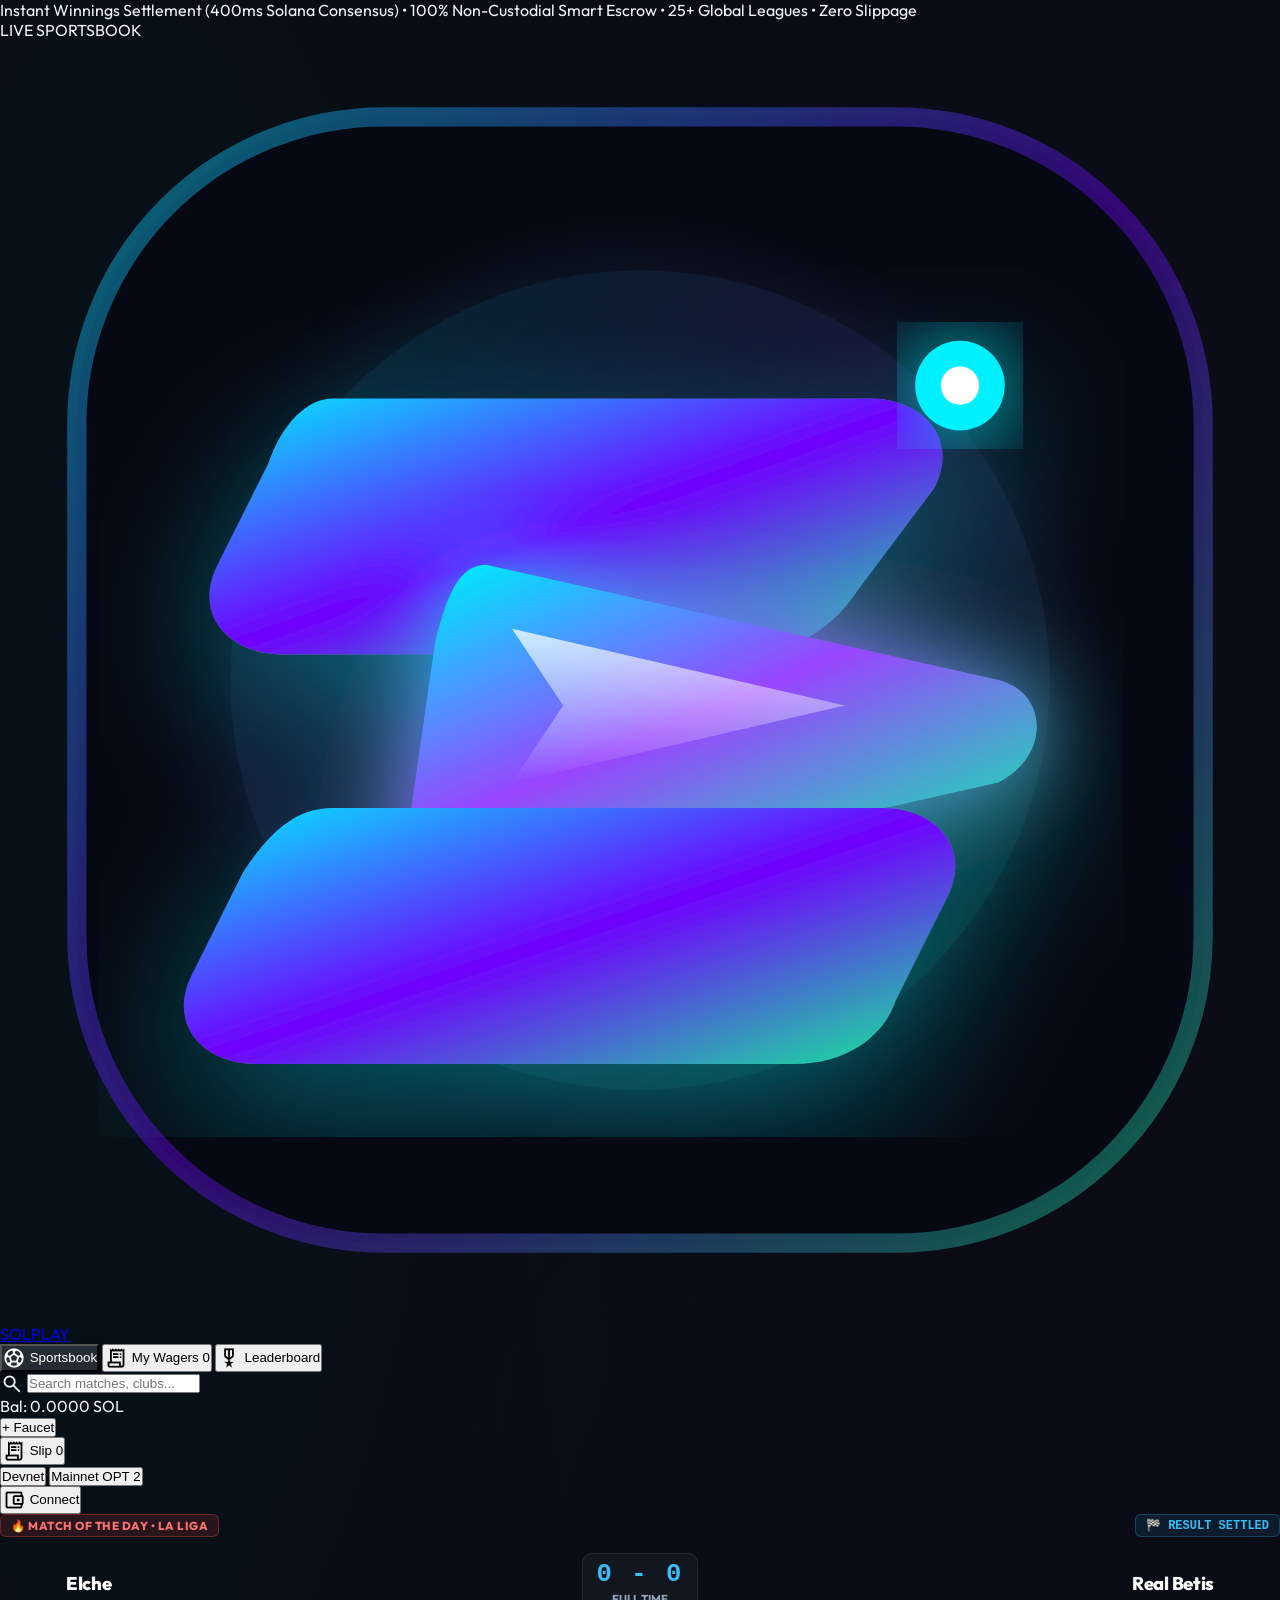
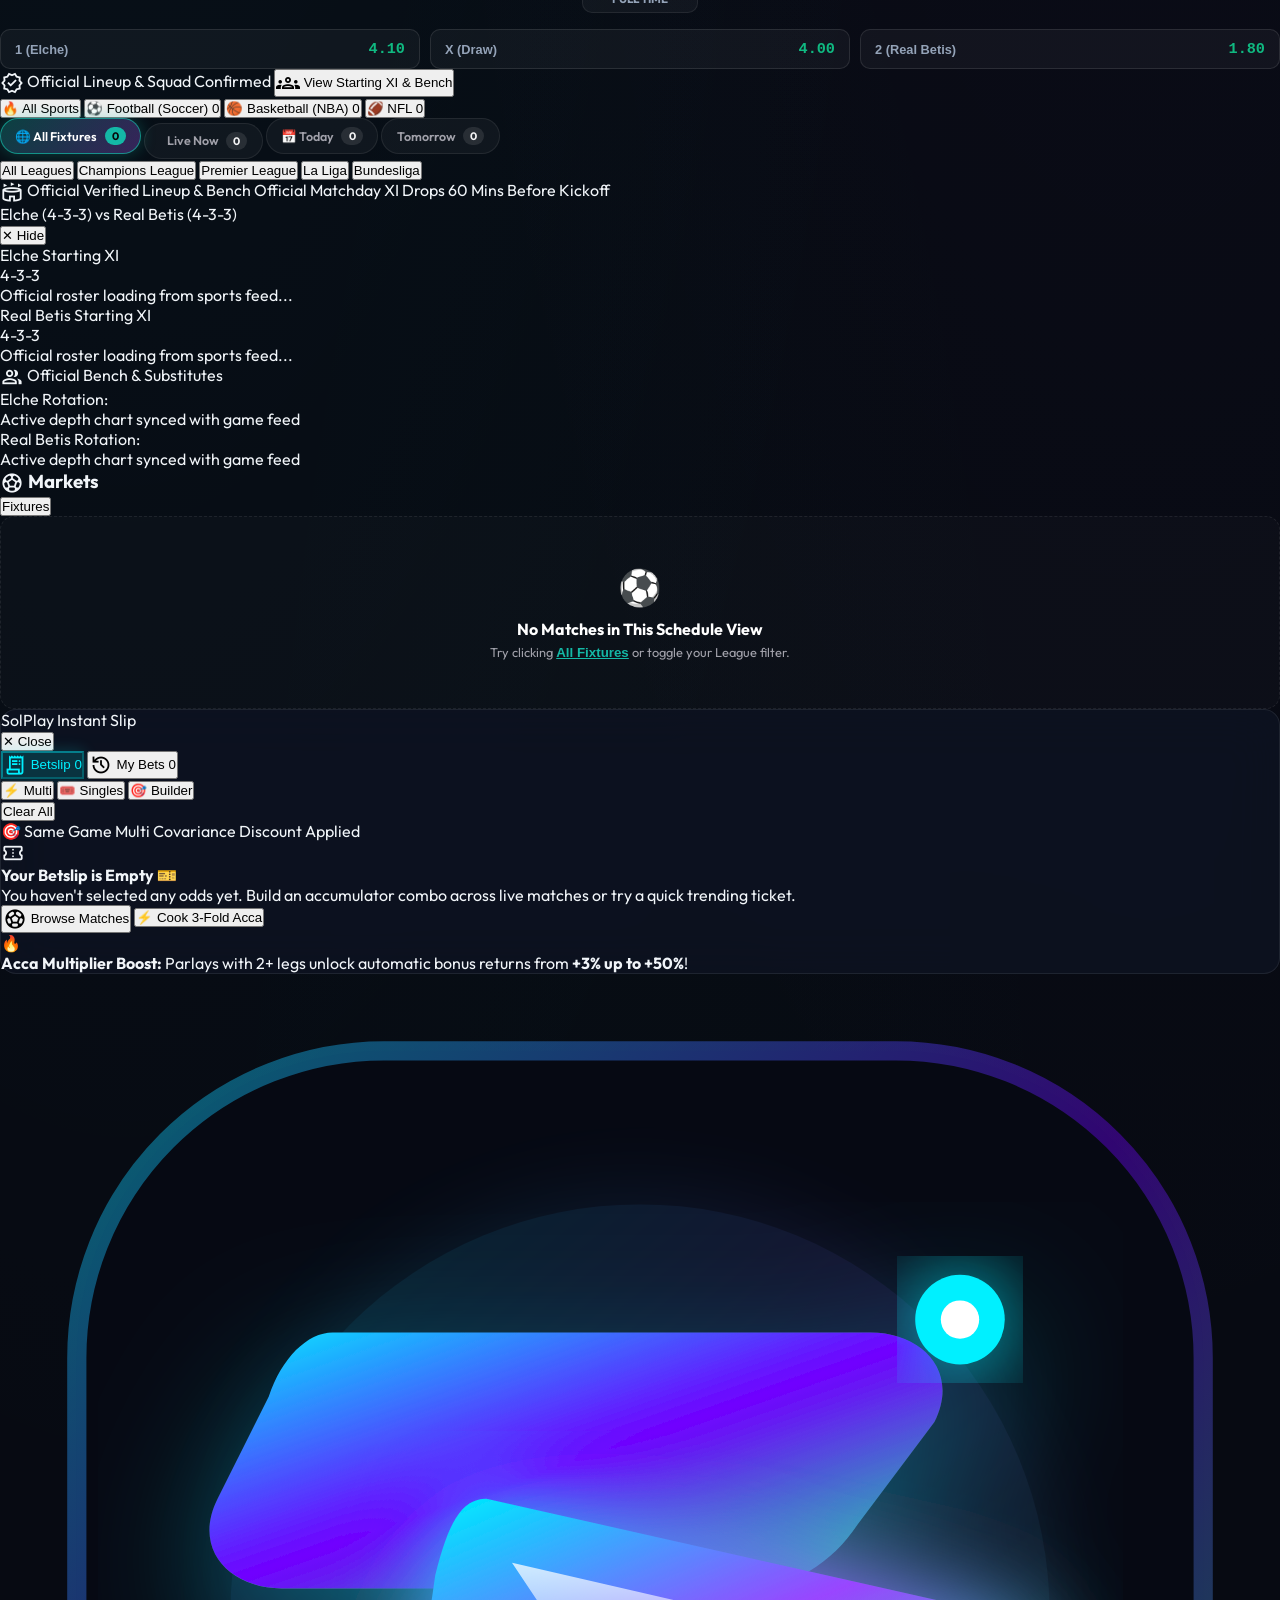
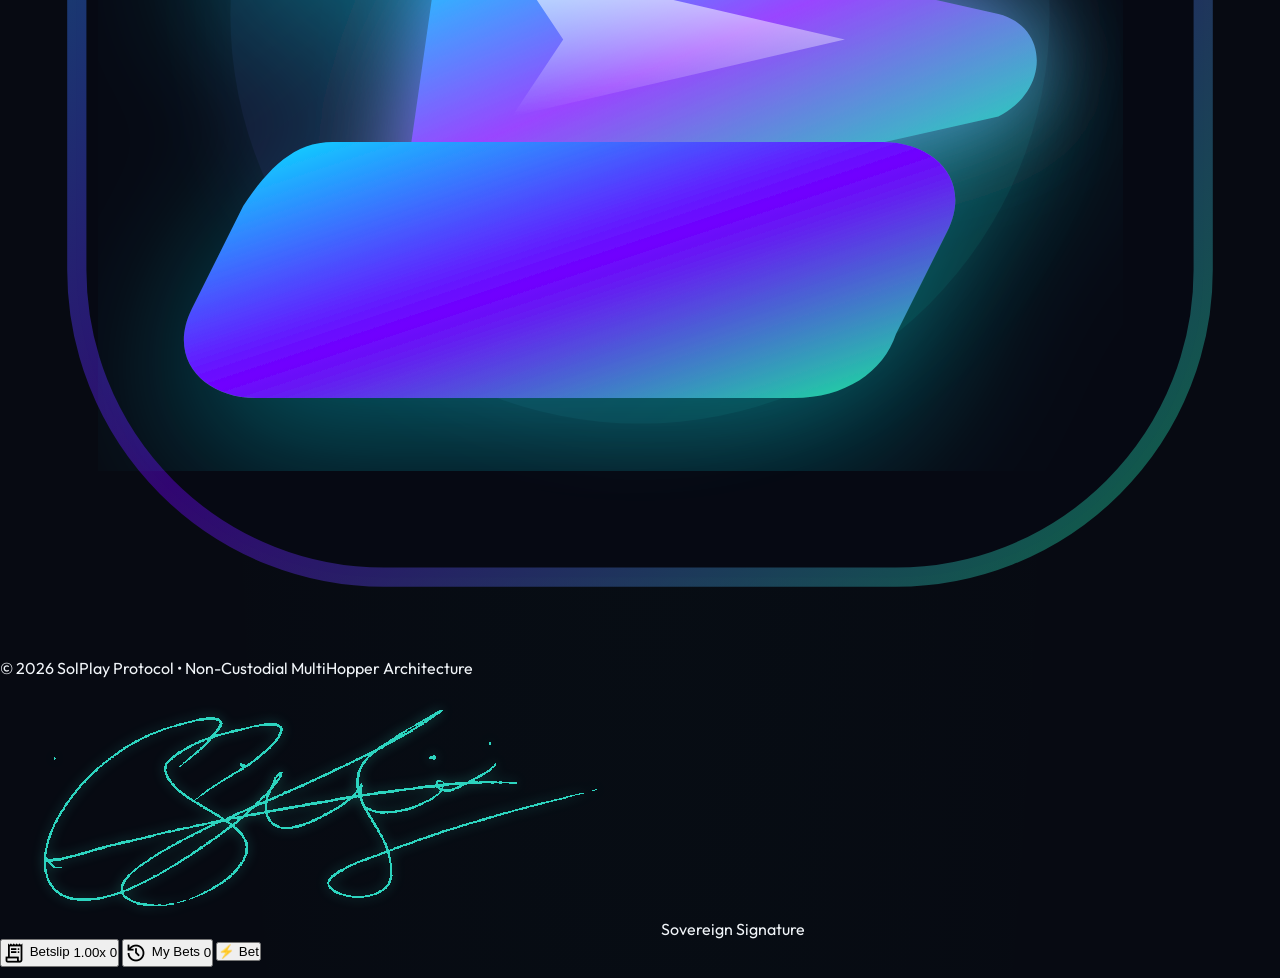
==== index.html @ c0e242f9 "fix(wallet): add solflare & phantom connect modal, filter finished games from all fixtures" ====
<!DOCTYPE html>
<html class="dark" lang="en">
<head>
    <meta charset="utf-8"/>
    <meta content="width=device-width, initial-scale=1.0, maximum-scale=1.0, user-scalable=no, viewport-fit=cover" name="viewport"/>
    <title>SolPlay | Next-Gen Solana Prediction Arcade & Sportsbook</title>
    <meta name="description" content="Instant sports betting and sharp prediction market on Solana. Sub-second devnet/mainnet payouts directly to your Phantom wallet."/>
    
    <link rel="manifest" href="/manifest.json"/>
    <meta name="theme-color" content="#070a12"/>
    <link rel="apple-touch-icon" href="/logo.png"/>

    <!-- Google Fonts & Tailwind CDN -->
    <link rel="preconnect" href="https://fonts.googleapis.com">
    <link rel="preconnect" href="https://fonts.gstatic.com" crossorigin>
    <link href="https://fonts.googleapis.com/css2?family=Outfit:wght@300;400;500;600;700;800;900&family=JetBrains+Mono:wght@400;600;700&family=Material+Symbols+Outlined:wght,FILL@100..700,0..1&display=swap" rel="stylesheet"/>
    <script src="https://cdn.tailwindcss.com?plugins=forms,container-queries"></script>
    <script src="https://unpkg.com/@solana/web3.js@latest/lib/index.iife.min.js"></script>
    <script src="https://cdn.jsdelivr.net/npm/hls.js@latest"></script>

    <link rel="stylesheet" href="/style.css?v=4.6"/>

    <script id="tailwind-config">
        tailwind.config = {
            darkMode: "class",
            theme: {
                extend: {
                    colors: {
                        dark: {
                            base: '#070a12',
                            card: '#0d1322',
                            subtle: '#121a2f',
                            border: 'rgba(255, 255, 255, 0.08)'
                        },
                        neon: {
                            cyan: '#00f0ff',
                            emerald: '#10b981',
                            amber: '#f59e0b',
                            purple: '#a855f7',
                            pink: '#ec4899'
                        }
                    },
                    fontFamily: {
                        sans: ['Outfit', 'sans-serif'],
                        mono: ['JetBrains Mono', 'monospace']
                    }
                }
            }
        }
    </script>

    <style>
        :root {
            --bg-obsidian: #070a12;
            --card-obsidian: rgba(13, 19, 34, 0.85);
            --border-glass: rgba(255, 255, 255, 0.08);
            --neon-cyan: #00f0ff;
            --neon-emerald: #10b981;
            --neon-amber: #f59e0b;
            --glow-cyan: 0 0 20px rgba(0, 240, 255, 0.25);
            --glow-emerald: 0 0 20px rgba(16, 185, 129, 0.25);
        }

        html, body {
            background-color: var(--bg-obsidian);
            color: #f1f5f9;
            font-family: 'Outfit', sans-serif;
            overflow-x: hidden;
            max-width: 100vw;
            background-image: 
                radial-gradient(at 10% 20%, rgba(0, 240, 255, 0.03) 0px, transparent 50%),
                radial-gradient(at 90% 10%, rgba(168, 85, 247, 0.03) 0px, transparent 50%),
                radial-gradient(at 50% 80%, rgba(16, 185, 129, 0.02) 0px, transparent 50%);
        }

        /* Glassmorphism Classes */
        .glass-card {
            background: var(--card-obsidian);
            backdrop-filter: blur(24px);
            -webkit-backdrop-filter: blur(24px);
            border: 1px solid var(--border-glass);
            border-radius: 1rem;
        }

        .glass-glow-cyan {
            border-color: rgba(0, 240, 255, 0.3);
            box-shadow: 0 0 25px rgba(0, 240, 255, 0.15);
        }

        .glass-glow-emerald {
            border-color: rgba(16, 185, 129, 0.3);
            box-shadow: 0 0 25px rgba(16, 185, 129, 0.15);
        }

        /* Live Odds Flash Animation (Green for up, Red for down) */
        @keyframes oddsPulseGreen {
            0% { background-color: rgba(16, 185, 129, 0.4); }
            100% { background-color: transparent; }
        }
        @keyframes oddsPulseRed {
            0% { background-color: rgba(239, 68, 68, 0.4); }
            100% { background-color: transparent; }
        }
        .odds-up { animation: oddsPulseGreen 1.2s ease-out; }
        .odds-down { animation: oddsPulseRed 1.2s ease-out; }

        /* Custom Scrollbars */
        ::-webkit-scrollbar {
            width: 6px;
            height: 6px;
        }
        ::-webkit-scrollbar-track {
            background: rgba(0, 0, 0, 0.2);
        }
        ::-webkit-scrollbar-thumb {
            background: rgba(255, 255, 255, 0.12);
            border-radius: 9999px;
        }
        ::-webkit-scrollbar-thumb:hover {
            background: rgba(0, 240, 255, 0.4);
        }

        /* Drawer Tab Active Indicator */
        .drawer-tab-btn.active {
            background: rgba(0, 240, 255, 0.15);
            color: #00f0ff;
            border-color: rgba(0, 240, 255, 0.4);
            box-shadow: 0 0 15px rgba(0, 240, 255, 0.2);
        }

        /* Nav Tab Active */
        .main-nav-tab.active {
            background: rgba(255, 255, 255, 0.12);
            color: #ffffff;
            box-shadow: 0 4px 12px rgba(0, 0, 0, 0.4);
        }

        .no-scrollbar::-webkit-scrollbar {
            display: none !important;
        }
        .no-scrollbar {
            -ms-overflow-style: none !important;
            scrollbar-width: none !important;
        }

        .material-symbols-outlined {
            font-variation-settings: 'FILL' 0, 'wght' 400, 'GRAD' 0, 'opsz' 20;
            vertical-align: middle;
        }
    </style>
</head>
<body class="min-h-screen flex flex-col selection:bg-cyan-500/30 selection:text-cyan-300">

    <!-- Top Live Ticker (Customer-Facing & Sleek) -->
    <div class="w-full bg-[#04060b] border-b border-white/[0.05] py-1.5 px-4 text-[11px] font-mono text-slate-400 select-none">
        <div class="max-w-[1720px] mx-auto flex items-center justify-between">
            <div class="flex items-center gap-3 overflow-x-auto no-scrollbar whitespace-nowrap">
                <span class="inline-flex items-center gap-1.5 text-emerald-400 font-semibold">
                    <span class="w-2 h-2 rounded-full bg-emerald-400 animate-pulse"></span>
                    Instant Winnings Settlement (400ms Solana Consensus)
                </span>
                <span class="text-slate-600 hidden sm:inline">•</span>
                <span class="text-slate-300 hidden sm:inline">100% Non-Custodial Smart Escrow</span>
                <span class="text-slate-600 hidden md:inline">•</span>
                <span class="text-cyan-400/90 hidden md:inline">25+ Global Leagues • Zero Slippage</span>
            </div>
            <div class="flex items-center gap-3 flex-shrink-0">
                <span class="text-[10px] text-emerald-400 font-bold bg-emerald-500/10 px-2 py-0.5 rounded border border-emerald-500/20">LIVE SPORTSBOOK</span>
            </div>
        </div>
    </div>

    <!-- Main Navigation Header (Responsive Two-Row on Mobile, Single-Row on Desktop, Zero Horizontal Overflow) -->
    <header class="sticky top-0 z-40 w-full backdrop-blur-2xl bg-[#070a12]/95 border-b border-white/[0.08] px-3 sm:px-4 lg:px-8 py-2 lg:py-2.5 overflow-x-hidden">
        <div class="max-w-[1720px] mx-auto flex flex-wrap lg:flex-nowrap items-center justify-between gap-y-2 gap-x-2 sm:gap-x-4">
            <!-- 1. Brand Logo (Order 1 on Mobile & Desktop) -->
            <a href="/" class="order-1 flex items-center gap-1.5 sm:gap-2 group cursor-pointer select-none flex-shrink-0">
                <img src="/solplay_icon.svg" alt="SolPlay Logo" class="w-7 h-7 sm:w-8 sm:h-8 drop-shadow-[0_0_12px_rgba(0,240,255,0.4)] group-hover:scale-105 transition-transform" />
                <span class="text-lg sm:text-xl font-black tracking-tight text-white group-hover:text-cyan-300 transition-colors">SOL<span class="text-transparent bg-clip-text bg-gradient-to-r from-cyan-400 via-teal-300 to-emerald-400">PLAY</span></span>
            </a>

            <!-- 2. Primary Navigation Tabs (Order 3 full-width row on Mobile, Order 2 inline on Desktop) -->
            <div class="order-3 lg:order-2 w-full lg:w-auto border-t lg:border-t-0 border-white/[0.06] pt-1.5 lg:pt-0 lg:ml-2" id="header-nav-scroll-wrapper">
                <nav class="grid grid-cols-3 lg:flex items-center gap-1 sm:gap-1.5 w-full lg:w-auto">
                    <button id="btn-tab-sports" onclick="switchExchangeTab('sports')" class="main-nav-tab active px-2 sm:px-3.5 py-1.5 sm:py-2 rounded-xl text-[11px] sm:text-xs font-bold text-white transition-all flex items-center justify-center gap-1 sm:gap-1.5 cursor-pointer">
                        <span class="material-symbols-outlined text-[15px] sm:text-[16px] text-cyan-400">sports_soccer</span>
                        <span>Sportsbook</span>
                    </button>
                    <button id="btn-tab-wagers" onclick="switchExchangeTab('wagers'); renderRedesignWagers(currentWagersFilter, currentWagersSearch);" class="main-nav-tab px-2 sm:px-3.5 py-1.5 sm:py-2 rounded-xl text-[11px] sm:text-xs font-bold text-slate-400 hover:text-white hover:bg-white/5 transition-all flex items-center justify-center gap-1 sm:gap-1.5 relative cursor-pointer">
                        <span class="material-symbols-outlined text-[15px] sm:text-[16px] text-teal-400">receipt_long</span>
                        <span>My Wagers</span>
                        <span id="header-wagers-count-badge" class="bg-cyan-500/20 text-cyan-300 border border-cyan-500/30 text-[9px] sm:text-[10px] px-1.5 py-0.2 rounded-full font-mono font-bold">0</span>
                    </button>
                    <button id="btn-tab-leaderboard" onclick="switchExchangeTab('leaderboard')" class="main-nav-tab px-2 sm:px-3.5 py-1.5 sm:py-2 rounded-xl text-[11px] sm:text-xs font-bold text-slate-400 hover:text-white hover:bg-white/5 transition-all flex items-center justify-center gap-1 sm:gap-1.5 cursor-pointer">
                        <span class="material-symbols-outlined text-[15px] sm:text-[16px] text-amber-400">military_tech</span>
                        <span>Leaderboard</span>
                    </button>
                </nav>
            </div>

            <!-- 3. Search Bar (Desktop XL) -->
            <div class="order-4 lg:order-3 hidden xl:flex items-center relative flex-1 max-w-xs mx-2">
                <span class="material-symbols-outlined absolute left-3.5 text-slate-400 text-[18px]">search</span>
                <input type="text" id="header-match-search" oninput="handleMatchSearch(this.value)" onkeydown="onMatchSearchKeyDown(event)" placeholder="Search matches, clubs..." class="w-full bg-white/[0.04] border border-white/10 rounded-xl pl-10 pr-8 py-2 text-xs text-white placeholder-slate-400 outline-none focus:border-cyan-500 focus:bg-white/[0.08] transition-all">
                <button onclick="clearMatchSearch()" id="clear-search-btn" class="absolute right-3 text-slate-400 hover:text-white text-xs font-bold" style="display: none;">✕</button>
            </div>

            <!-- 4. Right Controls: Balance, Betslip Toggle, Network, Connect (Order 2 on Mobile, Order 4 on Desktop) -->
            <div class="order-2 lg:order-4 flex items-center gap-1.5 sm:gap-2.5 ml-auto lg:ml-0 flex-shrink-0">
                <!-- Balance & Faucet -->
                <div class="flex items-center gap-1.5 sm:gap-2 px-2 sm:px-3 py-1 sm:py-1.5 rounded-xl border border-white/10 bg-white/[0.03]" id="sol-balance-container">
                    <div class="flex items-center gap-1">
                        <span class="text-[10px] text-slate-400 font-bold uppercase hidden sm:inline">Bal:</span>
                        <span class="text-[11px] sm:text-xs font-mono font-black text-emerald-400"><span id="wallet-balance">0.0000</span> <span class="text-[10px]">SOL</span></span>
                    </div>
                    <button class="text-[10px] bg-cyan-500/20 hover:bg-cyan-500/30 text-cyan-300 px-1.5 sm:px-2 py-0.5 rounded font-bold border border-cyan-500/30 transition-colors cursor-pointer" id="btn-airdrop" onclick="requestAirdrop()">+<span class="hidden sm:inline"> Faucet</span></button>
                </div>

                <!-- Betslip Trigger (Mobile & Desktop quick toggle) -->
                <button onclick="toggleBetslipDrawer()" class="relative flex items-center gap-1 sm:gap-2 px-2.5 sm:px-3.5 py-1.5 sm:py-2 rounded-xl border border-cyan-500/40 bg-cyan-500/10 hover:bg-cyan-500/20 text-white font-bold text-xs transition-all shadow-[0_0_15px_rgba(0,240,255,0.15)] select-none cursor-pointer">
                    <span class="material-symbols-outlined text-[16px] sm:text-[18px] text-cyan-400">receipt_long</span>
                    <span class="hidden sm:inline">Slip</span>
                    <span id="header-slip-counter" class="bg-cyan-400 text-black font-black text-[10px] px-1.5 py-0.2 rounded-full min-w-[16px] text-center">0</span>
                </button>

                <!-- SolPlay Network Switcher (Desktop/Tablet) -->
                <div class="hidden md:flex items-center bg-black/60 border border-white/10 rounded-xl p-0.5 text-[11px] font-mono shadow-inner">
                    <button id="net-toggle-devnet" onclick="switchNetworkMode('devnet')" class="px-2.5 py-1.5 rounded-lg text-emerald-400 bg-emerald-500/20 border border-emerald-500/40 font-bold transition-all flex items-center gap-1.5 shadow-[0_0_12px_rgba(16,185,129,0.25)]">
                        <span class="w-2 h-2 rounded-full bg-emerald-400 animate-pulse"></span>
                        <span class="hidden lg:inline">Devnet</span>
                    </button>
                    <button id="net-toggle-mainnet" onclick="switchNetworkMode('mainnet')" class="px-2.5 py-1.5 rounded-lg text-slate-400 hover:text-amber-300 font-bold transition-all flex items-center gap-1.5 border border-transparent">
                        <span class="w-2 h-2 rounded-full bg-amber-400/60"></span>
                        <span class="hidden lg:inline">Mainnet</span> <span class="text-[9px] px-1 rounded bg-amber-500/20 text-amber-300 font-black">OPT 2</span>
                    </button>
                </div>

                <!-- Connect Wallet Button -->
                <button class="px-2.5 sm:px-4 py-1.5 sm:py-2 rounded-xl text-[11px] sm:text-xs font-black text-black bg-gradient-to-r from-cyan-400 via-teal-300 to-emerald-400 hover:brightness-110 shadow-[0_0_20px_rgba(0,240,255,0.3)] transition-all flex items-center gap-1 sm:gap-1.5 cursor-pointer" id="btn-connect-wallet" onclick="toggleWallet()">
                    <span class="material-symbols-outlined text-[15px] sm:text-[16px]">account_balance_wallet</span>
                    <span id="btn-connect-label">Connect</span>
                </button>

                <!-- Hidden inputs preserved for app.js JS compatibility -->
                <select id="wallet-type-select" style="display: none;"><option value="phantom">Phantom</option></select>
                <select id="network-rpc-select" style="display: none;"><option value="devnet">Devnet</option></select>
                <button id="btn-tab-slip" onclick="switchExchangeTab('slip')" style="display:none;"></button>
                <button id="btn-tab-memes" onclick="switchExchangeTab('memes')" style="display:none;"></button>
                <button id="btn-tab-staking" onclick="switchExchangeTab('staking')" style="display:none;"></button>
                <span id="tab-slip-badge" style="display:none;">0</span>
            </div>
        </div>
    </header>

    <!-- Main Application Container -->
    <main class="max-w-[1720px] mx-auto p-3 sm:p-4 lg:p-6 flex-1 w-full flex flex-col gap-5 sm:gap-6 overflow-x-hidden">

        <!-- Dual-Column Workspace: Left Main Content / Right Sticky Betslip Drawer -->
        <div class="grid grid-cols-1 lg:grid-cols-12 gap-6 items-start">

            <!-- LEFT COLUMN: Main Views (Sportsbook, History, Leaderboard, etc.) -->
            <div class="lg:col-span-8 xl:col-span-8 flex flex-col gap-6 w-full min-w-0">

                <!-- TAB PANEL 1: SPORTSBOOK -->
                <div id="panel-sports" class="tab-panel flex flex-col gap-6">
                    <!-- 1. Vino Costa Spotlight: Marquee Match of the Day -->
                    <div id="match-of-the-day-spotlight" class="w-full">
                        <!-- Dynamically populated by renderMatchOfTheDaySpotlight() in app.js -->
                        <div class="glass-card p-6 md:p-8 relative overflow-hidden flex flex-col md:flex-row items-center justify-between gap-6 border-cyan-500/20 bg-gradient-to-r from-[#0d1322] via-[#09101d] to-[#0d1322]">
                            <div class="flex items-center gap-4">
                                <div class="w-12 h-12 rounded-2xl bg-cyan-500/20 border border-cyan-500/40 flex items-center justify-center text-2xl animate-pulse">🔥</div>
                                <div>
                                    <span class="text-xs font-mono font-bold uppercase text-cyan-400 flex items-center gap-1.5">
                                        <span class="w-2 h-2 rounded-full bg-cyan-400 animate-ping"></span>
                                        Featured Match of the Day
                                    </span>
                                    <h2 class="text-xl md:text-2xl font-black text-white">Loading Marquee Fixture...</h2>
                                </div>
                            </div>
                        </div>
                    </div>

                    <!-- Global Multi-Sport Selector Bar -->
                    <div class="flex items-center gap-2 overflow-x-auto pb-1 no-scrollbar border-b border-white/5 pb-2.5" id="sport-selector-bar">
                        <button onclick="filterMatchesBySport('all')" class="sport-pill active px-3.5 py-2 rounded-xl text-xs font-black bg-cyan-500/20 text-cyan-300 border border-cyan-500/40 flex items-center gap-2 shadow-[0_0_12px_rgba(0,240,255,0.2)] cursor-pointer" id="sport-pill-all">
                            <span>🔥 All Sports</span>
                        </button>
                        <button onclick="filterMatchesBySport('soccer')" class="sport-pill px-3.5 py-2 rounded-xl text-xs font-bold text-slate-400 hover:text-white hover:bg-white/5 border border-white/5 transition-all flex items-center gap-2 cursor-pointer" id="sport-pill-soccer">
                            <span>⚽ Football (Soccer)</span>
                            <span class="text-[10px] px-1.5 py-0.2 rounded-full bg-white/10 text-slate-300" id="sport-count-soccer">21</span>
                        </button>
                        <button onclick="filterMatchesBySport('basketball')" class="sport-pill px-3.5 py-2 rounded-xl text-xs font-bold text-slate-400 hover:text-white hover:bg-white/5 border border-white/5 transition-all flex items-center gap-2 cursor-pointer" id="sport-pill-basketball">
                            <span>🏀 Basketball (NBA)</span>
                            <span class="text-[10px] px-1.5 py-0.2 rounded-full bg-amber-500/20 text-amber-300" id="sport-count-basketball">7</span>
                        </button>
                        <button onclick="filterMatchesBySport('football')" class="sport-pill px-3.5 py-2 rounded-xl text-xs font-bold text-slate-400 hover:text-white hover:bg-white/5 border border-white/5 transition-all flex items-center gap-2 cursor-pointer" id="sport-pill-football">
                            <span>🏈 NFL</span>
                            <span class="text-[10px] px-1.5 py-0.2 rounded-full bg-purple-500/20 text-purple-300" id="sport-count-football">14</span>
                        </button>
                    </div>

                    <!-- 2. League & Schedule Navigation Bar -->
                    <div class="flex items-center justify-between gap-2 overflow-x-auto pb-1 no-scrollbar">
                        <!-- Schedule Filter Pills -->
                        <div class="flex items-center gap-2" id="schedule-filter-bar">
                            <button class="schedule-pill active px-3.5 py-1.5 rounded-xl text-xs font-bold bg-white/10 text-white border border-white/15 flex items-center gap-1.5" id="filter-pill-all" onclick="filterMatchesBySchedule('all')">
                                <span>🌐 All Fixtures</span>
                                <span class="pill-count px-1.5 py-0.2 rounded-full bg-white/10 text-[10px]" id="count-pill-all">0</span>
                            </button>
                            <button class="schedule-pill px-3.5 py-1.5 rounded-xl text-xs font-bold text-slate-400 hover:text-white hover:bg-white/5 border border-transparent transition-all flex items-center gap-1.5" id="filter-pill-live" onclick="filterMatchesBySchedule('live')">
                                <span class="w-2 h-2 rounded-full bg-rose-500 animate-pulse"></span>
                                <span>Live Now</span>
                                <span class="pill-count px-1.5 py-0.2 rounded-full bg-rose-500/20 text-rose-300 text-[10px]" id="count-pill-live">0</span>
                            </button>
                            <button class="schedule-pill px-3.5 py-1.5 rounded-xl text-xs font-bold text-slate-400 hover:text-white hover:bg-white/5 border border-transparent transition-all flex items-center gap-1.5" id="filter-pill-today" onclick="filterMatchesBySchedule('today')">
                                <span>📅 Today</span>
                                <span class="pill-count px-1.5 py-0.2 rounded-full bg-white/10 text-[10px]" id="count-pill-today">0</span>
                            </button>
                            <button class="schedule-pill px-3.5 py-1.5 rounded-xl text-xs font-bold text-slate-400 hover:text-white hover:bg-white/5 border border-transparent transition-all flex items-center gap-1.5" id="filter-pill-tomorrow" onclick="filterMatchesBySchedule('tomorrow')">
                                <span>Tomorrow</span>
                                <span class="pill-count px-1.5 py-0.2 rounded-full bg-white/10 text-[10px]" id="count-pill-tomorrow">0</span>
                            </button>
                        </div>

                        <!-- Secondary League Shortcuts -->
                        <div class="hidden sm:flex items-center gap-1.5 ml-auto text-xs font-bold text-slate-400" id="league-filter-bar">
                            <button onclick="filterMatchesByLeague('all')" class="px-2.5 py-1 rounded-lg bg-white/5 hover:bg-white/10 text-white">All Leagues</button>
                            <button onclick="filterMatchesByLeague('ucl')" class="px-2.5 py-1 rounded-lg hover:bg-white/5">Champions League</button>
                            <button onclick="filterMatchesByLeague('epl')" class="px-2.5 py-1 rounded-lg hover:bg-white/5">Premier League</button>
                            <button onclick="filterMatchesByLeague('laliga')" class="px-2.5 py-1 rounded-lg hover:bg-white/5">La Liga</button>
                            <button onclick="filterMatchesByLeague('bundesliga')" class="px-2.5 py-1 rounded-lg hover:bg-white/5">Bundesliga</button>
                        </div>
                    </div>
                    <!-- Featured Horizontal Matches Scroll -->
                    <div id="featured-matches-scroll" class="w-full overflow-x-auto no-scrollbar flex items-center gap-3">
                        <!-- Populated dynamically by app.js -->
                    </div>

                    <!-- Verified Official Lineups & Bench Accordion Card -->
                    <div id="lineups-scroll-container" class="w-full flex flex-col gap-3 transition-all duration-300" style="display: none;">
                        <!-- Populated dynamically with verified official rosters by app.js -->
                    </div>

                    <!-- Filter Bar for Custom Pools / Fixtures -->
                    <div class="flex items-center justify-between border-b border-white/[0.08] pb-3">
                        <div class="flex items-center gap-2">
                            <h3 class="text-sm font-black text-white uppercase tracking-wider flex items-center gap-2">
                                <span class="material-symbols-outlined text-cyan-400 text-[18px]">sports_soccer</span>
                                Markets
                            </h3>
                        </div>
                        <div class="flex items-center gap-2 text-xs">
                            <button id="tab-live" onclick="switchBettingTab('live')" class="text-white font-bold active">Fixtures</button>
                            <button id="tab-custom" onclick="switchBettingTab('custom')" style="display:none;"></button>
                            <button id="tab-tournaments" onclick="switchBettingTab('tournaments')" style="display:none;"></button>
                        </div>
                    </div>

                    <!-- Core Preserved Games & Odds Matrix Grid -->
                    <div id="content-live">
                        <div class="space-y-4" id="content-live-list">
                            <!-- Populated dynamically by app.js with verified odds & match cards -->
                            <div class="glass-card p-8 text-center text-slate-400 font-mono text-xs">Loading live sportsbook odds...</div>
                        </div>
                    </div>
                    <div id="matches-container" style="display: none;"></div>

                    <!-- Stream player elements kept for selectActiveMatch compatibility -->
                    <div id="stream-compat-block" style="display: none;">
                        <span id="stream-title"></span>
                        <div id="player-live-score"></div>
                        <div id="player-live-time"></div>
                        <a id="player-external-stream-link" href="#"></a>
                        <iframe id="video-iframe-player"></iframe>
                        <div id="mock-video-player"></div>
                        <video id="hls-video-player"></video>
                        <div id="left-streaming-pane"></div>
                        <div id="video-player-container"></div>
                    </div>
                </div>

                <!-- TAB PANEL 2: MY WAGERS & BETSLIP HISTORY (World-Class Redesign) -->
                <div id="panel-wagers" class="tab-panel flex flex-col gap-6" style="display: none;">
                    
                    <!-- 1. Header Banner with Ledger & Inbuilt MultiHopper Settlement Status -->
                    <div class="glass-card p-6 border-white/10 relative overflow-hidden flex flex-col gap-4 bg-gradient-to-r from-[#0d1322] via-[#0b101c] to-[#070b14]">
                        <div class="flex flex-col md:flex-row md:items-center justify-between gap-4">
                            <div class="flex items-center gap-3.5">
                                <div class="w-12 h-12 rounded-2xl bg-cyan-500/10 border border-cyan-500/30 flex items-center justify-center text-cyan-300 font-black shadow-[0_0_15px_rgba(0,240,255,0.2)]">
                                    <span class="material-symbols-outlined text-[26px]">account_balance_wallet</span>
                                </div>
                                <div>
                                    <div class="flex flex-wrap items-center gap-2">
                                        <h2 class="text-lg md:text-xl font-black text-white tracking-wide">My Wagers & Betting History</h2>
                                        <span class="text-[9px] font-mono px-2 py-0.5 rounded-full bg-emerald-500/15 text-emerald-400 border border-emerald-500/30 font-bold">SOLANA LEDGER</span>
                                        <span class="text-[9px] font-mono px-2 py-0.5 rounded-full bg-cyan-500/15 text-cyan-300 border border-cyan-500/30 font-bold">🔀 MULTIHOPPER INBUILT</span>
                                    </div>
                                    <p class="text-xs text-slate-400 mt-0.5">All winning ticket claims and instant cashouts are automatically routed through MultiHopper non-custodial multi-hop settlement on Solana Devnet.</p>
                                </div>
                            </div>
                            <div class="flex flex-wrap items-center gap-2">
                                <button onclick="renderRedesignWagers(currentWagersFilter)" class="px-3.5 py-2 rounded-xl bg-white/5 hover:bg-white/10 text-xs font-bold text-slate-300 border border-white/10 transition-all flex items-center gap-1.5 cursor-pointer">
                                    <span class="material-symbols-outlined text-[16px]">refresh</span>
                                    <span>Refresh Tickets</span>
                                </button>
                            </div>
                        </div>

                        <!-- Inbuilt MultiHopper Live API Status Strip -->
                        <div class="p-3 rounded-xl bg-cyan-500/[0.06] border border-cyan-500/25 flex flex-col sm:flex-row sm:items-center justify-between gap-2 text-xs font-mono">
                            <div class="flex flex-wrap items-center gap-2 text-slate-300">
                                <span class="w-2 h-2 rounded-full bg-emerald-400 animate-pulse"></span>
                                <span class="font-bold text-cyan-300">INBUILT MULTIHOPPER ENGINE:</span>
                                <span class="text-slate-400">Provider PDA <code class="text-white">uwhQaz...1b1x</code> (ID #1057)</span>
                            </div>
                            <div class="flex flex-wrap items-center gap-2">
                                <span class="text-slate-400">Latest API Support ID:</span>
                                <span class="px-2 py-0.5 rounded bg-emerald-500/15 border border-emerald-500/30 text-emerald-300 font-bold mh-live-support-id">Active / Ready</span>
                            </div>
                        </div>
                    </div>

                    <!-- 2. Performance Analytics Metric Grid -->
                    <div class="grid grid-cols-2 sm:grid-cols-4 gap-3.5">
                        <div class="glass-card p-4 flex flex-col gap-1 border-white/10 hover:border-cyan-500/30 transition-all">
                            <span class="text-[10px] font-mono uppercase text-slate-400 font-bold">Total Wagered</span>
                            <span class="text-xl font-black text-white font-mono" id="stats-total-wagered">0.00 SOL</span>
                            <span class="text-[10px] text-slate-500">Lifetime volume staked</span>
                        </div>
                        <div class="glass-card p-4 flex flex-col gap-1 border-emerald-500/20 bg-emerald-500/[0.02] hover:border-emerald-500/40 transition-all">
                            <span class="text-[10px] font-mono uppercase text-emerald-400 font-bold">Total Won</span>
                            <span class="text-xl font-black text-emerald-400 font-mono" id="stats-total-won">0.00 SOL</span>
                            <span class="text-[10px] text-emerald-500/80">Disbursed via Escrow</span>
                        </div>
                        <div class="glass-card p-4 flex flex-col gap-1 border-cyan-500/20 bg-cyan-500/[0.02] hover:border-cyan-500/40 transition-all">
                            <span class="text-[10px] font-mono uppercase text-cyan-400 font-bold">Net PnL</span>
                            <span class="text-xl font-black font-mono text-cyan-300" id="stats-net-pnl">+0.00 SOL</span>
                            <span class="text-[10px] text-cyan-400/80">Realized Return</span>
                        </div>
                        <div class="glass-card p-4 flex flex-col gap-1 border-amber-500/20 bg-amber-500/[0.02] hover:border-amber-500/40 transition-all">
                            <span class="text-[10px] font-mono uppercase text-amber-400 font-bold">Win Rate</span>
                            <span class="text-xl font-black text-amber-300 font-mono" id="stats-win-rate">0.0%</span>
                            <span class="text-[10px] text-amber-400/80" id="stats-active-count">0 Open Tickets</span>
                        </div>
                    </div>

                    <!-- 3. Filter Pills & Ticket Search -->
                    <div class="glass-card p-4 flex flex-col sm:flex-row items-center justify-between gap-3 border-white/10">
                        <!-- Status Filter Pills -->
                        <div class="flex items-center gap-1.5 overflow-x-auto w-full sm:w-auto no-scrollbar" id="wagers-filter-bar">
                            <button onclick="setWagersFilter('all')" id="wager-filter-all" class="px-3.5 py-1.5 rounded-xl text-xs font-bold bg-white/10 text-white border border-white/15 transition-all flex items-center gap-1.5">
                                <span>All Tickets</span>
                                <span class="px-1.5 py-0.2 rounded-full bg-white/10 text-[10px] font-mono" id="wagers-badge-all">0</span>
                            </button>
                            <button onclick="setWagersFilter('pending')" id="wager-filter-pending" class="px-3.5 py-1.5 rounded-xl text-xs font-bold text-slate-400 hover:text-white hover:bg-white/5 border border-transparent transition-all flex items-center gap-1.5">
                                <span class="w-2 h-2 rounded-full bg-amber-400 animate-pulse"></span>
                                <span>Open / In-Play</span>
                                <span class="px-1.5 py-0.2 rounded-full bg-amber-500/20 text-amber-300 text-[10px] font-mono" id="wagers-badge-pending">0</span>
                            </button>
                            <button onclick="setWagersFilter('won')" id="wager-filter-won" class="px-3.5 py-1.5 rounded-xl text-xs font-bold text-slate-400 hover:text-white hover:bg-white/5 border border-transparent transition-all flex items-center gap-1.5">
                                <span>🏆 Won</span>
                                <span class="px-1.5 py-0.2 rounded-full bg-emerald-500/20 text-emerald-300 text-[10px] font-mono" id="wagers-badge-won">0</span>
                            </button>
                            <button onclick="setWagersFilter('settled')" id="wager-filter-settled" class="px-3.5 py-1.5 rounded-xl text-xs font-bold text-slate-400 hover:text-white hover:bg-white/5 border border-transparent transition-all flex items-center gap-1.5">
                                <span>Settled / Void</span>
                                <span class="px-1.5 py-0.2 rounded-full bg-slate-500/20 text-slate-300 text-[10px] font-mono" id="wagers-badge-settled">0</span>
                            </button>
                        </div>

                        <!-- Ticket Search -->
                        <div class="relative w-full sm:w-64">
                            <span class="material-symbols-outlined absolute left-3 top-2 text-slate-500 text-[16px]">search</span>
                            <input type="text" id="wager-ticket-search" oninput="handleWagerSearch(this.value)" placeholder="Search ticket or match..." class="w-full bg-black/40 border border-white/10 rounded-xl pl-9 pr-3 py-1.5 text-xs text-white placeholder-slate-500 outline-none focus:border-cyan-500 transition-all font-mono">
                        </div>
                    </div>

                    <!-- 4. Dynamic Wagers Ticket Ledger Container -->
                    <div id="active-wagers-container" class="space-y-3.5">
                        <!-- Populated dynamically by renderRedesignWagers() -->
                    </div>

                    <!-- Preserved compatibility empty text element -->
                    <div id="active-wagers-empty-text" style="display: none;"></div>

                    <!-- Preserved DOM IDs for JS compatibility -->
                    <div style="display: none;">
                        <span id="lp-deposited-sol">0.00</span>
                        <input id="lp-deposit-amount" type="number" />
                    </div>
                </div>

                <!-- TAB PANEL 3: LEADERBOARD -->
                <div id="panel-leaderboard" class="tab-panel flex flex-col gap-6" style="display: none;">
                    <div class="glass-card p-6">
                        <h3 class="text-lg font-black text-white mb-2 flex items-center gap-2">
                            <span class="material-symbols-outlined text-amber-400">military_tech</span>
                            Top Solana Punters & Tipsters
                        </h3>
                        <p class="text-xs text-slate-400 mb-6">Highest net ROI and winning accumulator streaks on SolPlay.</p>
                        <div class="space-y-3 font-mono text-xs">
                            <div class="p-3 rounded-xl bg-white/[0.02] border border-white/10 flex items-center justify-between">
                                <span class="text-amber-400 font-black">#1 0x7f...3c</span>
                                <span class="text-white">+142.8 SOL Net Profit</span>
                                <span class="text-emerald-400 font-bold">78.4% Win Rate</span>
                            </div>
                            <div class="p-3 rounded-xl bg-white/[0.02] border border-white/10 flex items-center justify-between">
                                <span class="text-slate-300 font-bold">#2 @ayodeji</span>
                                <span class="text-white">+88.5 SOL Net Profit</span>
                                <span class="text-emerald-400 font-bold">64.2% Win Rate</span>
                            </div>
                        </div>
                    </div>
                </div>

                <!-- Fallback / Coming Soon Panels preserved for switchExchangeTab() -->
                <div id="panel-memes" class="tab-panel" style="display: none;"></div>
                <div id="panel-staking" class="tab-panel" style="display: none;"></div>
                <div id="panel-slip" class="tab-panel" style="display: none;"></div>
            </div>

            <!-- RIGHT COLUMN: Interactive 2-in-1 Betslip & Quick "My Bets" Drawer (Fixed Slide-Up Sheet on Mobile <1024px) -->
            <div id="right-betslip-column" class="lg:col-span-4 xl:col-span-4 sticky top-24 flex flex-col gap-4">
                <div class="glass-card border-white/10 overflow-hidden shadow-2xl bg-[#0b101e]/95 backdrop-blur-3xl">
                    <!-- Mobile Slide-Up Sheet Handle & Close Bar (<1024px) -->
                    <div class="lg:hidden flex items-center justify-between px-4 py-2.5 border-b border-white/10 bg-[#0d1526]">
                        <div class="flex items-center gap-2">
                            <span class="w-2 h-2 rounded-full bg-cyan-400 animate-pulse"></span>
                            <span class="text-xs font-black text-white uppercase tracking-wider">SolPlay Instant Slip</span>
                        </div>
                        <button type="button" onclick="closeMobileBetslipDrawer()" class="px-3 py-1 rounded-lg bg-white/10 hover:bg-white/20 text-white font-bold text-xs flex items-center gap-1 cursor-pointer">
                            <span>✕ Close</span>
                        </button>
                    </div>
                    <!-- Drawer Header Switcher: Betslip vs My Bets -->
                    <div class="p-2 border-b border-white/[0.08] bg-black/30 flex items-center gap-1.5">
                        <button id="drawer-tab-betslip" onclick="switchDrawerMode('slip')" class="drawer-tab-btn active flex-1 py-2 rounded-xl text-xs font-bold text-center border border-transparent transition-all flex items-center justify-center gap-1.5 cursor-pointer">
                            <span class="material-symbols-outlined text-[16px]">receipt_long</span>
                            <span>Betslip</span>
                            <span id="slip-count-badge" class="bg-cyan-400 text-black font-black text-[10px] px-1.5 py-0.2 rounded-full min-w-[16px]">0</span>
                        </button>
                        <button id="drawer-tab-mybets" onclick="switchDrawerMode('mybets')" class="drawer-tab-btn flex-1 py-2 rounded-xl text-xs font-bold text-slate-400 hover:text-white border border-transparent transition-all flex items-center justify-center gap-1.5 cursor-pointer">
                            <span class="material-symbols-outlined text-[16px]">history</span>
                            <span>My Bets</span>
                            <span id="drawer-mybets-count" class="bg-white/10 text-slate-300 font-mono text-[10px] px-1.5 py-0.2 rounded-full">0</span>
                        </button>
                    </div>

                    <!-- VIEW A: BETSLIP ENGINE -->
                    <div id="drawer-content-slip" class="p-4 flex flex-col gap-4">
                        <!-- Clear All & Mode Toggles -->
                        <div class="flex items-center justify-between text-xs">
                            <div class="flex items-center gap-1 bg-black/40 p-1 rounded-xl border border-white/10" id="betslip-mode-toggle">
                                <button id="btn-mode-acca" onclick="setBetslipMode('acca')" class="px-2.5 py-1 rounded-lg font-bold text-white bg-white/15 text-[11px] transition-all">⚡ Multi</button>
                                <button id="btn-mode-singles" onclick="setBetslipMode('singles')" class="px-2.5 py-1 rounded-lg font-bold text-slate-400 hover:text-white text-[11px] transition-all">🎟️ Singles</button>
                                <button id="btn-mode-builder" onclick="setBetslipMode('builder')" class="px-2.5 py-1 rounded-lg font-bold text-slate-400 hover:text-white text-[11px] transition-all">🎯 Builder</button>
                            </div>
                            <button onclick="clearAllSelections()" class="text-[11px] text-rose-400 hover:text-rose-300 font-bold transition-colors">Clear All</button>
                        </div>

                        <!-- Acca Boost Banner -->
                        <div id="acca-boost-banner" class="p-2.5 rounded-xl bg-gradient-to-r from-orange-500/20 to-amber-500/10 border border-orange-500/30 flex items-center justify-between" style="display: none;">
                            <div class="flex items-center gap-2">
                                <span class="text-base">🔥</span>
                                <div>
                                    <div class="text-[11px] font-bold text-orange-300" id="acca-boost-text">Combo Boost Active!</div>
                                    <div class="text-[9px] text-orange-200/60">Bonus payout compounding</div>
                                </div>
                            </div>
                            <span class="text-xs font-black font-mono text-orange-300" id="acca-boost-badge">+0%</span>
                        </div>

                        <!-- BetBuilder Info Banner -->
                        <div id="builder-info-banner" class="hidden p-2.5 rounded-xl bg-amber-500/10 border border-amber-500/30 text-amber-300 text-[11px] flex items-center justify-between">
                            <span class="font-bold flex items-center gap-1">🎯 Same Game Multi</span>
                            <span class="text-[9px] font-mono text-amber-400/80">Covariance Discount Applied</span>
                        </div>

                        <!-- Selections List -->
                        <div id="betslip-items-container" class="space-y-2.5 max-h-[340px] overflow-y-auto pr-1">
                            <div class="text-center py-8 text-slate-400 text-xs font-mono" id="betslip-empty-text">
                                Click odds on any fixture to begin building your slip
                            </div>
                        </div>

                        <!-- Stake & Payout Controls -->
                        <div id="betslip-calc" class="space-y-3 pt-3 border-t border-white/[0.08]" style="display: none;">
                            <div class="flex items-center justify-between">
                                <span class="text-xs font-bold text-slate-300">Wager Stake:</span>
                                <div class="flex items-center gap-1.5">
                                    <input class="w-24 bg-black/50 border border-white/10 rounded-lg text-right text-xs font-bold text-emerald-400 font-mono py-1 px-2 focus:border-cyan-500 outline-none" id="stake-amount" type="number" step="0.005" min="0.0005" value="0.05" oninput="calculatePayout()"/>
                                    <span class="text-xs font-bold text-slate-400 font-mono">SOL</span>
                                </div>
                            </div>

                            <!-- Quick Stake Chips -->
                            <div class="grid grid-cols-5 gap-1.5 text-[10px] font-bold font-mono">
                                <button type="button" onclick="setQuickStake(0.0005)" class="py-1 rounded bg-white/5 hover:bg-white/10 text-slate-300 border border-white/5 transition-all text-center">₦100</button>
                                <button type="button" onclick="setQuickStake(0.002)" class="py-1 rounded bg-white/5 hover:bg-white/10 text-slate-300 border border-white/5 transition-all text-center">₦500</button>
                                <button type="button" onclick="setQuickStake(0.05)" class="py-1 rounded bg-white/5 hover:bg-white/10 text-cyan-300 border border-white/5 transition-all text-center">0.05</button>
                                <button type="button" onclick="setQuickStake(0.2)" class="py-1 rounded bg-white/5 hover:bg-white/10 text-cyan-300 border border-white/5 transition-all text-center">0.20</button>
                                <button type="button" onclick="setQuickStake('MAX')" class="py-1 rounded bg-emerald-500/20 text-emerald-300 border border-emerald-500/30 transition-all text-center">MAX</button>
                            </div>

                            <!-- Odds Multiplier & Fees Breakdown -->
                            <div class="space-y-1.5 text-xs text-slate-400 pt-1 font-mono">
                                <div class="flex justify-between">
                                    <span>Total Odds:</span>
                                    <span class="font-bold text-white text-sm" id="slip-odds-multiplier">1.00x</span>
                                </div>
                                <div class="flex justify-between" id="slip-bonus-row" style="display:none;">
                                    <span class="text-orange-400">Acca Bonus:</span>
                                    <span class="font-bold text-orange-400" id="slip-bonus-amount">+0.0000 SOL</span>
                                </div>
                                <div class="flex justify-between text-[11px]">
                                    <span>Routing Fee (1.0%):</span>
                                    <span class="text-slate-300" id="slip-routing-fee">0.0000 SOL</span>
                                </div>
                                <div class="flex justify-between items-center text-sm pt-2 border-t border-white/[0.08]">
                                    <span class="font-bold text-white">Potential Return:</span>
                                    <span class="font-black text-emerald-400 text-base" id="slip-potential-payout">0.0000 SOL</span>
                                </div>
                            </div>

                            <!-- 100 SOL Vault Liability Auto-Cap Badge -->
                            <div id="slip-vault-cap-badge" class="p-2.5 rounded-xl bg-cyan-500/10 border border-cyan-500/30 text-[11px] text-cyan-300 flex items-center justify-between" style="display: none;">
                                <span class="flex items-center gap-1 font-bold">
                                    <span>⚡ High-Roller Cap:</span>
                                    <span class="text-[10px] text-cyan-200/70 font-normal">Vault Solvency Limit</span>
                                </span>
                                <span class="font-mono font-bold text-white" id="slip-vault-cap-amount">100.00 SOL</span>
                            </div>

                            <!-- Stake-Me Blink Share Button -->
                            <button type="button" onclick="openStakeBlinkModal()" class="w-full py-2 rounded-xl bg-white/5 hover:bg-white/10 border border-white/10 text-cyan-300 text-xs font-bold flex items-center justify-center gap-1.5 transition-all cursor-pointer">
                                <span>⚡ Share "Stake-Me" Blink on X</span>
                            </button>

                            <!-- Place Bet Button -->
                            <button id="btn-place-bet" onclick="placeBet()" class="w-full py-3.5 rounded-xl text-black font-black text-xs uppercase tracking-wider bg-gradient-to-r from-emerald-400 via-teal-300 to-cyan-400 hover:brightness-110 shadow-[0_0_25px_rgba(16,185,129,0.3)] transition-all flex items-center justify-center gap-2 cursor-pointer">
                                <span class="material-symbols-outlined text-[18px]">verified</span>
                                <span>Lock In Bet on Solana</span>
                            </button>
                        </div>
                    </div>

                    <!-- VIEW B: QUICK "MY BETS" DRAWER VIEW -->
                    <div id="drawer-content-mybets" class="p-4 flex flex-col gap-3" style="display: none;">
                        <div class="flex items-center justify-between border-b border-white/[0.08] pb-2">
                            <span class="text-xs font-bold text-slate-300 uppercase font-mono">Recent Live Tickets</span>
                            <button onclick="switchExchangeTab('wagers')" class="text-[11px] text-cyan-400 hover:underline font-bold">View Full History →</button>
                        </div>
                        <div id="drawer-quick-wagers-container" class="space-y-2.5 max-h-[420px] overflow-y-auto pr-1">
                            <!-- Populated dynamically by syncDrawerMyBets() -->
                        </div>
                    </div>
                </div>
            </div>
        </div>
    </main>

    <!-- Footer with Sovereign Signature Watermark -->
    <footer class="w-full border-t border-white/[0.06] bg-[#04060b] py-6 px-4 lg:px-8 mt-auto select-none">
        <div class="max-w-[1720px] mx-auto flex flex-col sm:flex-row items-center justify-between gap-4">
            <div class="flex items-center gap-3">
                <img src="/solplay_icon.svg" alt="SolPlay" class="w-6 h-6 opacity-60" />
                <span class="text-xs font-mono text-slate-500">© 2026 SolPlay Protocol • Non-Custodial MultiHopper Architecture</span>
            </div>
            
            <!-- Sovereign Signature Watermark Seal -->
            <div class="flex flex-col items-center sm:items-end justify-center opacity-40 hover:opacity-100 transition-all duration-500 cursor-pointer" title="Sovereign Protocol Architect Signature">
                <canvas id="seal-canvas" class="w-28 h-10" style="object-fit: contain; filter: drop-shadow(0 0 6px rgba(45, 212, 191, 0.4));"></canvas>
                <span class="text-[9px] font-mono tracking-widest text-teal-400/80 uppercase mt-0.5">Sovereign Signature</span>
            </div>
        </div>
    </footer>

    <script>
        // Render Sovereign Signature Watermark on Canvas
        (function renderSovereignSeal() {
            const img = new Image();
            img.src = '/sovereign_signature.jpg';
            img.onload = () => {
                const canvas = document.getElementById('seal-canvas');
                if (!canvas) return;
                const ctx = canvas.getContext('2d');
                canvas.width = img.width;
                canvas.height = img.height;
                ctx.drawImage(img, 0, 0);
                const imageData = ctx.getImageData(0, 0, canvas.width, canvas.height);
                const data = imageData.data;
                const w = canvas.width;
                const h = canvas.height;
                
                // First pass: Thresholding
                const threshold = 130;
                const inkMask = new Uint8Array(w * h);
                for (let y = 0; y < h; y++) {
                    for (let x = 0; x < w; x++) {
                        const idx = (y * w + x) * 4;
                        const r = data[idx], g = data[idx+1], b = data[idx+2];
                        if ((r + g + b) / 3 < threshold) {
                            inkMask[y * w + x] = 1;
                        }
                    }
                }
                
                // Second pass: Denoising & SolPlay neon teal (#2dd4bf) recolor
                for (let y = 0; y < h; y++) {
                    for (let x = 0; x < w; x++) {
                        const idx = (y * w + x) * 4;
                        if (inkMask[y * w + x] === 1) {
                            let neighbors = 0;
                            for (let dy = -1; dy <= 1; dy++) {
                                for (let dx = -1; dx <= 1; dx++) {
                                    if (dx === 0 && dy === 0) continue;
                                    const nx = x + dx;
                                    const ny = y + dy;
                                    if (nx >= 0 && nx < w && ny >= 0 && ny < h) {
                                        if (inkMask[ny * w + nx] === 1) neighbors++;
                                    }
                                }
                            }
                            if (neighbors >= 2) {
                                data[idx] = 45;      // R
                                data[idx+1] = 212;   // G (#2dd4bf teal)
                                data[idx+2] = 191;   // B
                                data[idx+3] = 255;   // A
                            } else {
                                data[idx+3] = 0;     // Discard isolated speckle
                            }
                        } else {
                            data[idx+3] = 0;         // Transparent background
                        }
                    }
                }
                ctx.putImageData(imageData, 0, 0);
            };
        })();
    </script>

    <!-- SolPlay Web3 Wallet Connection & Account Details Modal -->
    <div id="solplay-wallet-modal" class="fixed inset-0 z-50 items-center justify-center p-4 bg-black/80 backdrop-blur-md transition-all duration-300 hidden" style="display: none;" onclick="if(event.target===this)closeWalletModal()">
        <div class="relative w-full max-w-md rounded-3xl bg-[#0b1120] border border-cyan-500/30 p-5 md:p-6 flex flex-col gap-4 shadow-[0_0_50px_rgba(0,240,255,0.25)] text-white font-sans">
            <!-- Modal Accent Top Glow -->
            <div class="absolute top-0 left-0 right-0 h-1 bg-gradient-to-r from-cyan-400 via-teal-300 to-emerald-400 rounded-t-3xl"></div>

            <!-- Modal Header -->
            <div class="flex items-center justify-between border-b border-white/10 pb-3 pt-1">
                <div class="flex items-center gap-2.5">
                    <span class="w-9 h-9 rounded-2xl bg-cyan-500/20 border border-cyan-500/30 flex items-center justify-center text-cyan-400">
                        <span class="material-symbols-outlined text-[20px]">account_balance_wallet</span>
                    </span>
                    <div>
                        <h3 class="text-sm font-black text-white" id="wallet-modal-title">Connect Solana Wallet</h3>
                        <p class="text-[10px] text-slate-400 font-mono">Devnet Verified • MultiHopper Engine</p>
                    </div>
                </div>
                <button onclick="closeWalletModal()" class="w-8 h-8 rounded-xl bg-white/5 hover:bg-white/15 text-slate-400 hover:text-white font-bold text-sm flex items-center justify-center cursor-pointer transition-all">✕</button>
            </div>

            <!-- If Not Connected: Wallet Options -->
            <div id="wallet-modal-unconnected-view" class="flex flex-col gap-2.5">
                <!-- Solflare Option -->
                <button onclick="connectSolflareWalletDirect()" class="w-full p-3.5 rounded-2xl bg-gradient-to-r from-amber-500/10 to-orange-500/10 hover:from-amber-500/20 hover:to-orange-500/20 border border-orange-500/30 hover:border-orange-500/60 transition-all flex items-center justify-between group cursor-pointer text-left">
                    <div class="flex items-center gap-3">
                        <div class="w-10 h-10 rounded-xl bg-gradient-to-br from-amber-500 to-orange-600 flex items-center justify-center text-white font-black text-base shadow-md">
                            🔥
                        </div>
                        <div>
                            <div class="text-xs font-bold text-white group-hover:text-orange-300 transition-colors">Solflare Wallet</div>
                            <div class="text-[10px] text-slate-400 font-mono">Browser Extension (Devnet Ready)</div>
                        </div>
                    </div>
                    <span class="px-2.5 py-1 rounded-md text-[10px] font-mono font-bold bg-orange-500/20 text-orange-300 border border-orange-500/30" id="badge-solflare-status">Connect</span>
                </button>

                <!-- Phantom Option -->
                <button onclick="connectPhantomWalletDirect()" class="w-full p-3.5 rounded-2xl bg-gradient-to-r from-purple-500/10 to-indigo-500/10 hover:from-purple-500/20 hover:to-indigo-500/20 border border-purple-500/30 hover:border-purple-500/60 transition-all flex items-center justify-between group cursor-pointer text-left">
                    <div class="flex items-center gap-3">
                        <div class="w-10 h-10 rounded-xl bg-gradient-to-br from-purple-600 to-indigo-600 flex items-center justify-center text-white font-black text-base shadow-md">
                            👻
                        </div>
                        <div>
                            <div class="text-xs font-bold text-white group-hover:text-purple-300 transition-colors">Phantom Wallet</div>
                            <div class="text-[10px] text-slate-400 font-mono">Phantom Browser Extension</div>
                        </div>
                    </div>
                    <span class="px-2.5 py-1 rounded-md text-[10px] font-mono font-bold bg-purple-500/20 text-purple-300 border border-purple-500/30" id="badge-phantom-status">Connect</span>
                </button>

                <!-- Devnet Sandbox Option -->
                <button onclick="connectDevnetSandboxDirect()" class="w-full p-3.5 rounded-2xl bg-white/[0.03] hover:bg-white/[0.08] border border-white/10 hover:border-cyan-500/40 transition-all flex items-center justify-between group cursor-pointer text-left">
                    <div class="flex items-center gap-3">
                        <div class="w-10 h-10 rounded-xl bg-gradient-to-br from-cyan-500 to-teal-500 flex items-center justify-center text-black font-black text-base shadow-md">
                            ⚡
                        </div>
                        <div>
                            <div class="text-xs font-bold text-white group-hover:text-cyan-300 transition-colors">Developer Sandbox Wallet</div>
                            <div class="text-[10px] text-slate-400 font-mono">Instant Pre-funded Devnet Keypair</div>
                        </div>
                    </div>
                    <span class="px-2.5 py-1 rounded-md text-[10px] font-mono font-bold bg-cyan-500/20 text-cyan-300 border border-cyan-500/30">Instant</span>
                </button>
            </div>

            <!-- If Connected: Account Details View -->
            <div id="wallet-modal-connected-view" class="flex flex-col gap-3 hidden" style="display: none;">
                <div class="p-3.5 rounded-2xl bg-white/5 border border-white/10 flex flex-col gap-2">
                    <div class="flex items-center justify-between text-xs">
                        <span class="text-slate-400 font-mono uppercase text-[10px]">Connected Wallet</span>
                        <span class="px-2.5 py-0.5 rounded bg-emerald-500/20 text-emerald-300 text-[10px] font-bold font-mono" id="wm-wallet-type">SOLFLARE</span>
                    </div>
                    <div class="font-mono text-xs text-white break-all select-all font-bold" id="wm-wallet-address">
                        --
                    </div>
                    <div class="flex items-center justify-between pt-2 border-t border-white/5 text-xs">
                        <span class="text-slate-400 font-mono">Devnet Balance:</span>
                        <span class="font-mono font-black text-cyan-300 text-sm" id="wm-wallet-balance">0.0000 SOL</span>
                    </div>
                </div>

                <div class="grid grid-cols-2 gap-2">
                    <button onclick="copyActiveWalletAddress()" class="py-2.5 px-3 rounded-xl bg-white/10 hover:bg-white/15 text-white text-xs font-bold transition-all flex items-center justify-center gap-1.5 cursor-pointer" id="btn-copy-address">
                        <span class="material-symbols-outlined text-[15px]">content_copy</span>
                        <span>Copy Address</span>
                    </button>
                    <a id="wm-solscan-link" href="#" target="_blank" rel="noopener noreferrer" class="py-2.5 px-3 rounded-xl bg-cyan-500/20 hover:bg-cyan-500/30 border border-cyan-500/30 text-cyan-300 text-xs font-bold transition-all flex items-center justify-center gap-1.5 cursor-pointer">
                        <span class="material-symbols-outlined text-[15px]">open_in_new</span>
                        <span>Solscan</span>
                    </a>
                </div>

                <button onclick="disconnectAccount(); closeWalletModal();" class="w-full py-2.5 rounded-xl bg-rose-500/20 hover:bg-rose-500/30 border border-rose-500/40 text-rose-300 text-xs font-bold transition-all flex items-center justify-center gap-1.5 cursor-pointer mt-1">
                    <span class="material-symbols-outlined text-[16px]">logout</span>
                    <span>Disconnect Wallet</span>
                </button>
            </div>
        </div>
    </div>

    <!-- Medium Player Stats Modal (Dark Glassmorphic, 2025/26 Season Verified Metrics) -->
    <div id="player-stats-modal" class="fixed inset-0 z-50 items-center justify-center p-4 bg-black/75 backdrop-blur-md transition-all duration-300 hidden" style="display: none;" onclick="if(event.target===this)closePlayerStatsModal()">
        <div class="relative w-full max-w-md rounded-2xl bg-gradient-to-b from-[#0f172a] via-[#090d16] to-[#04060a] border border-cyan-500/30 shadow-[0_0_35px_rgba(0,240,255,0.15)] overflow-hidden font-sans text-xs">
            <!-- Modal Accent Top Glow -->
            <div class="h-1 w-full bg-gradient-to-r from-cyan-400 via-teal-300 to-emerald-400"></div>

            <!-- Modal Header -->
            <div class="p-5 border-b border-white/10 flex items-start justify-between gap-3">
                <div class="flex items-center gap-3">
                    <div id="modal-player-num-badge" class="w-11 h-11 rounded-2xl bg-cyan-500/15 border border-cyan-500/30 flex items-center justify-center font-mono font-black text-cyan-300 text-base shadow-inner">#9</div>
                    <div>
                        <div class="flex items-center gap-2">
                            <h3 id="modal-player-name" class="text-base font-black text-white tracking-tight">Player Name</h3>
                            <span id="modal-player-pos-badge" class="px-2 py-0.5 rounded text-[10px] font-bold border bg-rose-500/10 text-rose-400 border-rose-500/30">ST</span>
                        </div>
                        <p id="modal-player-team" class="text-xs text-slate-400 mt-0.5 flex items-center gap-1.5">
                            <span class="w-1.5 h-1.5 rounded-full bg-emerald-400"></span>
                            <span id="modal-player-team-label">Official Club Roster &bull; 2025/26 Campaign</span>
                        </p>
                    </div>
                </div>
                <button onclick="closePlayerStatsModal()" class="w-8 h-8 rounded-xl bg-white/5 hover:bg-white/15 text-slate-400 hover:text-white flex items-center justify-center transition-all cursor-pointer font-bold text-sm">✕</button>
            </div>

            <!-- Modal Body: 6-Metric Verified Stats Grid -->
            <div class="p-5 flex flex-col gap-4">
                <div class="flex items-center justify-between text-[11px] font-mono text-slate-400 border-b border-white/5 pb-2">
                    <span class="flex items-center gap-1.5 text-cyan-300 font-bold uppercase tracking-wider text-[10px]">
                        <span class="material-symbols-outlined text-[14px]">query_stats</span>
                        Season Performance Index
                    </span>
                    <span id="modal-player-rating" class="text-emerald-400 font-bold">★ 7.85 / 10 Form</span>
                </div>

                <div class="grid grid-cols-3 gap-2.5" id="modal-stats-grid">
                    <div class="p-3 rounded-xl bg-black/40 border border-white/5 flex flex-col gap-1 text-center">
                        <span class="text-[10px] font-mono text-slate-400 uppercase">Goals (xG)</span>
                        <span id="modal-stat-goals" class="text-base font-black text-white font-mono">0 <span class="text-[11px] text-cyan-400 font-normal">(0.0)</span></span>
                    </div>
                    <div class="p-3 rounded-xl bg-black/40 border border-white/5 flex flex-col gap-1 text-center">
                        <span class="text-[10px] font-mono text-slate-400 uppercase">Assists (xA)</span>
                        <span id="modal-stat-assists" class="text-base font-black text-white font-mono">0 <span class="text-[11px] text-teal-400 font-normal">(0.0)</span></span>
                    </div>
                    <div class="p-3 rounded-xl bg-black/40 border border-white/5 flex flex-col gap-1 text-center">
                        <span class="text-[10px] font-mono text-slate-400 uppercase">Matches / Min</span>
                        <span id="modal-stat-apps" class="text-base font-black text-white font-mono">12 <span class="text-[11px] text-slate-400 font-normal">(1040')</span></span>
                    </div>
                    <div class="p-3 rounded-xl bg-black/40 border border-white/5 flex flex-col gap-1 text-center">
                        <span class="text-[10px] font-mono text-slate-400 uppercase">Pass Acc.</span>
                        <span id="modal-stat-passes" class="text-base font-black text-white font-mono">86.2%</span>
                    </div>
                    <div class="p-3 rounded-xl bg-black/40 border border-white/5 flex flex-col gap-1 text-center">
                        <span class="text-[10px] font-mono text-slate-400 uppercase">Shots / 90</span>
                        <span id="modal-stat-shots" class="text-base font-black text-white font-mono">2.4</span>
                    </div>
                    <div class="p-3 rounded-xl bg-black/40 border border-white/5 flex flex-col gap-1 text-center">
                        <span class="text-[10px] font-mono text-slate-400 uppercase" id="modal-stat-def-label">Def. Actions</span>
                        <span id="modal-stat-def" class="text-base font-black text-white font-mono">1.8 / 90</span>
                    </div>
                </div>

                <!-- Prop Wager Quick Staking Shortcut -->
                <div class="p-3 rounded-xl bg-cyan-500/5 border border-cyan-500/20 flex items-center justify-between gap-3">
                    <div>
                        <span class="text-[10px] font-mono text-cyan-300 font-bold block uppercase" id="modal-prop-title">Back Player Prop</span>
                        <span class="text-[11px] text-slate-300" id="modal-prop-desc">Anytime Goalscorer @ 2.10</span>
                    </div>
                    <button id="modal-prop-btn" onclick="addPlayerPropToSlip()" class="px-3 py-1.5 rounded-lg bg-gradient-to-r from-cyan-500 to-teal-400 hover:from-cyan-400 hover:to-teal-300 text-black font-black text-xs transition-all shadow-md flex items-center gap-1 cursor-pointer">
                        <span>+ Add to Slip</span>
                    </button>
                </div>
            </div>
        </div>
    </div>

    <!-- Mobile Slide-Up Betslip Backdrop (<1024px) -->
    <div id="mobile-betslip-backdrop" onclick="closeMobileBetslipDrawer()" class="fixed inset-0 bg-black/75 backdrop-blur-sm z-[9985] hidden lg:hidden"></div>

    <!-- Persistent Mobile Bottom Quick-Access Betslip Dock (<1024px) -->
    <div id="mobile-betslip-dock" class="lg:hidden fixed bottom-0 left-0 right-0 z-[9980] bg-[#070b14]/95 backdrop-blur-2xl border-t border-cyan-500/30 px-3 py-2 shadow-[0_-10px_30px_rgba(0,0,0,0.85)] safe-area-bottom">
        <div class="max-w-lg mx-auto grid grid-cols-12 gap-2 items-center">
            <button type="button" onclick="toggleBetslipDrawer('slip')" class="col-span-5 py-2.5 px-3 rounded-xl bg-cyan-500/15 hover:bg-cyan-500/25 border border-cyan-500/40 text-white font-bold text-xs flex items-center justify-between transition-all cursor-pointer">
                <span class="flex items-center gap-1.5">
                    <span class="material-symbols-outlined text-[16px] text-cyan-400">receipt_long</span>
                    <span>Betslip</span>
                </span>
                <span class="flex items-center gap-1">
                    <span id="mobile-dock-odds" class="text-[11px] font-mono text-emerald-400 font-black">1.00x</span>
                    <span id="mobile-dock-slip-count" class="bg-cyan-400 text-black font-black text-[10px] px-1.5 py-0.2 rounded-full min-w-[18px] text-center">0</span>
                </span>
            </button>
            <button type="button" onclick="toggleBetslipDrawer('mybets')" class="col-span-4 py-2.5 px-2.5 rounded-xl bg-white/5 hover:bg-white/10 border border-white/10 text-slate-200 font-bold text-xs flex items-center justify-between transition-all cursor-pointer">
                <span class="flex items-center gap-1">
                    <span class="material-symbols-outlined text-[15px] text-teal-400">history</span>
                    <span>My Bets</span>
                </span>
                <span id="mobile-dock-mybets-count" class="bg-white/10 text-cyan-300 font-mono text-[10px] px-1.5 py-0.2 rounded-full">0</span>
            </button>
            <button type="button" onclick="toggleBetslipDrawer('slip')" class="col-span-3 py-2.5 px-2 rounded-xl bg-gradient-to-r from-emerald-400 to-cyan-400 text-black font-black text-xs text-center shadow-[0_0_15px_rgba(16,185,129,0.3)] cursor-pointer">
                ⚡ Bet
            </button>
        </div>
    </div>

    <!-- Toast Notifications -->
    <div class="toast-container" id="toast-container"></div>

    <!-- Scripts -->
    <script src="https://cdn.jsdelivr.net/npm/@supabase/supabase-js@2"></script>
    <script src="/solplay_db.js?v=3.6"></script>
    <script src="/verified_squads_database.js?v=4.6"></script>
    <script src="/live_roster_service.js?v=4.6"></script>
    <script src="/multihopper_client.js?v=2.0"></script>
    <script src="/app.js?v=4.6"></script>

    <!-- Redesign Interactive Helpers -->
    <script>
        // Drawer toggle between Betslip and Quick My Bets
        // ------------------------------------------------------------------
        // Redesign Wagers & History Ledger Engine
        // ------------------------------------------------------------------
        let currentWagersFilter = 'all';
        let currentWagersSearch = '';

        function setWagersFilter(filter) {
            currentWagersFilter = filter;
            const buttons = ['all', 'pending', 'won', 'settled'];
            buttons.forEach(b => {
                const btn = document.getElementById(`wager-filter-${b}`);
                if (btn) {
                    if (b === filter) {
                        btn.className = "px-3.5 py-1.5 rounded-xl text-xs font-bold bg-white/10 text-white border border-white/15 transition-all flex items-center gap-1.5 shadow-sm";
                    } else {
                        btn.className = "px-3.5 py-1.5 rounded-xl text-xs font-bold text-slate-400 hover:text-white hover:bg-white/5 border border-transparent transition-all flex items-center gap-1.5";
                    }
                }
            });
            renderRedesignWagers(currentWagersFilter, currentWagersSearch);
        }

        function handleWagerSearch(val) {
            currentWagersSearch = (val || '').trim().toLowerCase();
            renderRedesignWagers(currentWagersFilter, currentWagersSearch);
        }

        function renderRedesignWagers(filter = 'all', search = '') {
            const container = document.getElementById("active-wagers-container");
            if (!container) return;

            const wagers = (typeof localWagers !== 'undefined' && Array.isArray(localWagers)) ? localWagers : [];

            // 1. Calculate Ledger Metrics
            const totalWagered = wagers.reduce((sum, w) => sum + (parseFloat(w.amount) || 0), 0);
            const wonWagers = wagers.filter(w => w.status === 'WON');
            const totalWon = wonWagers.reduce((sum, w) => sum + (parseFloat(w.potentialPayout) || ((parseFloat(w.amount) || 0) * (parseFloat(w.odds) || 1))), 0);
            const netPnl = totalWon - totalWagered;

            const openWagers = wagers.filter(w => w.status === 'PENDING' || w.status === 'Pending');
            const settledCount = wagers.filter(w => w.status === 'WON' || w.status === 'LOST' || w.status === 'VOID' || w.status === 'REFUNDED' || w.status === 'CASHED_OUT').length;
            const winRate = settledCount > 0 ? ((wonWagers.length / settledCount) * 100).toFixed(1) : '0.0';

            // Update KPI elements
            const elWagered = document.getElementById('stats-total-wagered');
            const elWon = document.getElementById('stats-total-won');
            const elPnl = document.getElementById('stats-net-pnl');
            const elWinRate = document.getElementById('stats-win-rate');
            const elActive = document.getElementById('stats-active-count');
            const headerBadge = document.getElementById('header-wagers-count-badge');
            const drawerBadge = document.getElementById('drawer-mybets-count');

            if (elWagered) elWagered.textContent = `${totalWagered.toFixed(2)} SOL`;
            if (elWon) elWon.textContent = `${totalWon.toFixed(2)} SOL`;
            if (elPnl) {
                elPnl.textContent = `${netPnl >= 0 ? '+' : ''}${netPnl.toFixed(2)} SOL`;
                elPnl.className = `text-xl font-black font-mono ${netPnl >= 0 ? 'text-emerald-400' : 'text-rose-400'}`;
            }
            if (elWinRate) elWinRate.textContent = `${winRate}%`;
            if (elActive) elActive.textContent = `${openWagers.length} Open Tickets`;
            if (headerBadge) headerBadge.textContent = wagers.length;
            if (drawerBadge) drawerBadge.textContent = wagers.length;

            // Badges
            const bAll = document.getElementById('wagers-badge-all');
            const bPending = document.getElementById('wagers-badge-pending');
            const bWon = document.getElementById('wagers-badge-won');
            const bSettled = document.getElementById('wagers-badge-settled');
            if (bAll) bAll.textContent = wagers.length;
            if (bPending) bPending.textContent = openWagers.length;
            if (bWon) bWon.textContent = wonWagers.length;
            if (bSettled) bSettled.textContent = settledCount;

            // 2. Filter Wagers
            let filtered = wagers.map((w, originalIdx) => ({ ...w, _origIdx: originalIdx }));

            if (filter === 'pending') {
                filtered = filtered.filter(w => w.status === 'PENDING' || w.status === 'Pending');
            } else if (filter === 'won') {
                filtered = filtered.filter(w => w.status === 'WON');
            } else if (filter === 'settled') {
                filtered = filtered.filter(w => w.status === 'LOST' || w.status === 'VOID' || w.status === 'REFUNDED' || w.status === 'CASHED_OUT');
            }

            if (search) {
                filtered = filtered.filter(w => {
                    const ticket = (w.ticketId || '').toLowerCase();
                    const pick = (w.selection || w.pick || '').toLowerCase();
                    const market = (w.market || '').toLowerCase();
                    const home = (w.homeTeam || '').toLowerCase();
                    const away = (w.awayTeam || '').toLowerCase();
                    return ticket.includes(search) || pick.includes(search) || market.includes(search) || home.includes(search) || away.includes(search);
                });
            }

            container.innerHTML = '';

            // 3. Render Empty State
            if (filtered.length === 0) {
                container.innerHTML = `
                    <div class="glass-card p-10 text-center flex flex-col items-center justify-center gap-3 border-white/5 bg-[#090d18]/50">
                        <div class="w-14 h-14 rounded-2xl bg-cyan-500/10 border border-cyan-500/20 flex items-center justify-center text-cyan-400 text-2xl">
                            <span class="material-symbols-outlined text-[28px]">receipt_long</span>
                        </div>
                        <h4 class="text-sm font-bold text-white">No Tickets Found</h4>
                        <p class="text-xs text-slate-400 max-w-sm">
                            ${search ? `No tickets match "${search}". Try clearing your search.` : (filter === 'all' ? "You have not placed any wagers yet. Back your favorite fixtures with Solana!" : `No ${filter} tickets currently recorded.`)}
                        </p>
                        <button onclick="switchExchangeTab('sports')" class="mt-2 px-4 py-2 rounded-xl bg-gradient-to-r from-cyan-400 to-teal-400 text-black font-bold text-xs shadow-md hover:brightness-110 transition-all flex items-center gap-1.5 cursor-pointer">
                            <span>Explore Sportsbook Odds</span>
                            <span class="material-symbols-outlined text-[14px]">arrow_forward</span>
                        </button>
                    </div>
                `;
                return;
            }

            // 4. Render Ticket Cards
            filtered.forEach(w => {
                const idx = w._origIdx;
                const ticketId = w.ticketId || `#SP-${String(w.id || idx).replace(/\D/g, '').slice(-6) || '849201'}`;
                const timePlaced = w.timestamp || 'Today';
                const isAccumulator = !!(w.isAccumulator && w.legs && w.legs.length > 1);
                const stake = parseFloat(w.amount || 0).toFixed(4);
                const odds = parseFloat(w.odds || 1).toFixed(2);
                const potentialPayout = (parseFloat(w.potentialPayout) || (parseFloat(w.amount || 0) * parseFloat(w.odds || 1))).toFixed(4);
                const profit = (parseFloat(potentialPayout) - parseFloat(stake)).toFixed(4);

                let statusBadge = '';
                let borderHighlight = 'border-white/10';

                if (w.status === 'WON') {
                    statusBadge = `<span class="px-2.5 py-0.5 rounded-full text-[10px] font-mono font-bold bg-emerald-500/15 text-emerald-400 border border-emerald-500/30">🏆 WON</span>`;
                    borderHighlight = 'border-emerald-500/30 bg-emerald-500/[0.02]';
                } else if (w.status === 'LOST') {
                    statusBadge = `<span class="px-2.5 py-0.5 rounded-full text-[10px] font-mono font-bold bg-rose-500/15 text-rose-400 border border-rose-500/30">❌ SETTLED</span>`;
                    borderHighlight = 'border-white/5 opacity-85';
                } else if (w.status === 'CASHED_OUT') {
                    statusBadge = `<span class="px-2.5 py-0.5 rounded-full text-[10px] font-mono font-bold bg-teal-500/15 text-teal-300 border border-teal-500/30">💰 CASHED OUT</span>`;
                    borderHighlight = 'border-teal-500/20';
                } else if (w.status === 'VOID' || w.status === 'REFUNDED') {
                    statusBadge = `<span class="px-2.5 py-0.5 rounded-full text-[10px] font-mono font-bold bg-slate-500/15 text-slate-300 border border-slate-500/30">🔄 REFUNDED</span>`;
                } else {
                    statusBadge = `<span class="px-2.5 py-0.5 rounded-full text-[10px] font-mono font-bold bg-amber-500/15 text-amber-300 border border-amber-500/30 flex items-center gap-1">
                        <span class="w-1.5 h-1.5 rounded-full bg-amber-400 animate-pulse"></span>
                        IN-PLAY / PENDING
                    </span>`;
                    borderHighlight = 'border-amber-500/20 hover:border-cyan-500/40';
                }

                const card = document.createElement('div');
                card.className = `glass-card p-4 md:p-5 flex flex-col gap-3.5 transition-all ${borderHighlight}`;

                // Header
                let html = `
                    <div class="flex items-center justify-between border-b border-white/[0.06] pb-3 text-xs">
                        <div class="flex items-center gap-2">
                            <span class="font-mono font-bold text-white text-xs">${ticketId}</span>
                            <span class="px-2 py-0.5 rounded text-[10px] font-mono bg-white/5 text-slate-400 border border-white/10">
                                ${isAccumulator ? `${w.legs.length}-Leg Parlay` : 'Single Pick'}
                            </span>
                        </div>
                        <div class="flex items-center gap-2.5">
                            <span class="text-[11px] text-slate-500 hidden sm:inline font-mono">${timePlaced}</span>
                            ${statusBadge}
                        </div>
                    </div>
                `;

                // Content (Single or Accumulator)
                if (isAccumulator) {
                    html += `<div class="space-y-2 py-1">`;
                    w.legs.forEach(leg => {
                        html += `
                            <div class="flex items-center justify-between text-xs p-2 rounded-lg bg-black/20 border border-white/5">
                                <div class="flex items-center gap-2">
                                    <span class="text-cyan-400 font-bold">🎯</span>
                                    <span class="text-white font-medium">${leg.matchTitle || 'Match Leg'}</span>
                                    <span class="text-slate-400">(${leg.selectionName || leg.pick || 'Pick'})</span>
                                </div>
                                <span class="font-mono font-bold text-cyan-300">${parseFloat(leg.odds || 1).toFixed(2)}x</span>
                            </div>
                        `;
                    });
                    html += `</div>`;
                } else {
                    const matchName = w.matchTitle || (w.homeTeam && w.awayTeam ? `${w.homeTeam} vs ${w.awayTeam}` : 'Football Match');
                    const pickName = w.selection || w.pick || 'Outcome';
                    const marketType = w.market || 'Match Winner (1X2)';

                    html += `
                        <div class="flex flex-col sm:flex-row sm:items-center justify-between gap-2.5 py-1">
                            <div>
                                <div class="text-sm font-black text-white flex items-center gap-2">
                                    <span>${matchName}</span>
                                </div>
                                <div class="text-xs text-slate-400 flex items-center gap-2 mt-0.5">
                                    <span class="text-cyan-400 font-semibold">${marketType}:</span>
                                    <span class="px-1.5 py-0.2 rounded bg-cyan-500/10 text-cyan-300 font-mono font-bold text-[11px]">${pickName}</span>
                                </div>
                            </div>
                            <div class="flex sm:flex-col items-center sm:items-end justify-between">
                                <span class="text-[10px] text-slate-400 font-mono uppercase">Ticket Odds</span>
                                <span class="text-sm font-mono font-black text-cyan-300 px-2 py-0.5 rounded bg-white/5 border border-white/10">${odds}x</span>
                            </div>
                        </div>
                    `;
                }

                // Financial Summary Bar
                html += `
                    <div class="grid grid-cols-3 gap-2 p-2.5 rounded-xl bg-black/30 border border-white/5 text-xs font-mono">
                        <div>
                            <span class="text-[10px] text-slate-500 block">Stake</span>
                            <span class="font-bold text-white">${stake} SOL</span>
                        </div>
                        <div>
                            <span class="text-[10px] text-slate-500 block">Est. Return</span>
                            <span class="font-bold text-emerald-400">${potentialPayout} SOL</span>
                        </div>
                        <div class="text-right">
                            <span class="text-[10px] text-slate-500 block">Net Profit</span>
                            <span class="font-bold text-cyan-300">+${profit} SOL</span>
                        </div>
                    </div>
                `;

                // Actions (Cash Out, Claim Payout, Settle & Verify)
                let actionHtml = '';

                if (w.status === 'WON') {
                    if (!w.claimed) {
                        actionHtml = `
                            <button onclick="claimWagerOnchain(${idx})" class="w-full py-2.5 rounded-xl bg-gradient-to-r from-emerald-400 via-teal-400 to-cyan-400 text-black font-black text-xs hover:brightness-110 shadow-[0_0_15px_rgba(16,185,129,0.3)] transition-all cursor-pointer">
                                💰 Claim ${potentialPayout} SOL Payout
                            </button>
                        `;
                    } else {
                        const supId = w.mhSupportId || 'Confirmed On-Chain';
                        actionHtml = `
                            <div class="flex flex-col sm:flex-row sm:items-center justify-between gap-2 text-xs font-mono text-emerald-400 py-2 px-3 rounded-lg bg-emerald-500/10 border border-emerald-500/20">
                                <span>✅ Payout Settled (Support ID: <b class="text-white">${supId}</b>)</span>
                                <button onclick="window.multiHopper && window.multiHopper.showReceiptModal({ ticketId: '${ticketId}', supportId: '${w.mhSupportId || ''}', amountSol: ${potentialPayout} })" class="px-2.5 py-1 rounded bg-cyan-500/20 hover:bg-cyan-500/30 text-cyan-300 border border-cyan-500/30 text-[10px] font-bold cursor-pointer">
                                    View Receipt
                                </button>
                            </div>
                        `;
                    }
                } else if (w.status === 'CASHED_OUT') {
                    const supId = w.mhSupportId || 'Confirmed On-Chain';
                    actionHtml = `
                        <div class="flex flex-col sm:flex-row sm:items-center justify-between gap-2 text-xs font-mono text-teal-300 py-2 px-3 rounded-lg bg-teal-500/10 border border-teal-500/20">
                            <span>⚡ Cashed Out (Support ID: <b class="text-white">${supId}</b>)</span>
                            <button onclick="window.multiHopper && window.multiHopper.showReceiptModal({ ticketId: '${ticketId}', supportId: '${w.mhSupportId || ''}', amountSol: ${stake} })" class="px-2.5 py-1 rounded bg-cyan-500/20 hover:bg-cyan-500/30 text-cyan-300 border border-cyan-500/30 text-[10px] font-bold cursor-pointer">
                                View Receipt
                            </button>
                        </div>
                    `;
                } else if (w.status === 'PENDING' || w.status === 'Pending') {
                    // Check if cashout is possible
                    let cashVal = 0;
                    if (typeof calculateCashoutValue === 'function') {
                        cashVal = calculateCashoutValue(w);
                    } else {
                        cashVal = parseFloat(stake) * 0.92;
                    }

                    actionHtml = `
                        <div class="flex items-center gap-2">
                            <button onclick="executeCashOut(${idx}, 100)" class="flex-1 py-2.5 rounded-xl bg-gradient-to-r from-amber-400/20 to-orange-400/20 hover:from-amber-400/30 hover:to-orange-400/30 text-amber-300 border border-amber-400/30 font-bold text-xs transition-all flex items-center justify-center gap-1.5 cursor-pointer">
                                <span>⚡ Instant Cash Out</span>
                                <span class="font-mono">(${cashVal.toFixed(4)} SOL)</span>
                            </button>
                            <button onclick="verifyWagerStatus(${idx}, this)" class="px-3.5 py-2.5 rounded-xl bg-purple-500/15 hover:bg-purple-500/25 text-purple-300 border border-purple-500/30 text-xs font-bold transition-all flex items-center gap-1 cursor-pointer" title="Verify final match score">
                                <span class="material-symbols-outlined text-[15px]">verified</span>
                                <span class="hidden sm:inline">Verify</span>
                            </button>
                        </div>
                    `;
                }

                if (actionHtml) {
                    html += `<div class="pt-1">${actionHtml}</div>`;
                }

                card.innerHTML = html;
                container.appendChild(card);
            });
        }

        // Override default renderActiveWagers to power redesign ledger
        window.renderActiveWagers = function() {
            renderRedesignWagers(currentWagersFilter, currentWagersSearch);
            syncDrawerMyBets();
        };

        // Drawer toggle between Betslip and Quick My Bets
        function switchDrawerMode(mode) {
            const btnSlip = document.getElementById('drawer-tab-betslip');
            const btnMyBets = document.getElementById('drawer-tab-mybets');
            const contentSlip = document.getElementById('drawer-content-slip');
            const contentMyBets = document.getElementById('drawer-content-mybets');

            if (mode === 'slip') {
                if (btnSlip) btnSlip.classList.add('active');
                if (btnMyBets) btnMyBets.classList.remove('active');
                if (contentSlip) contentSlip.style.display = 'flex';
                if (contentMyBets) contentMyBets.style.display = 'none';
            } else {
                if (btnSlip) btnSlip.classList.remove('active');
                if (btnMyBets) btnMyBets.classList.add('active');
                if (contentSlip) contentSlip.style.display = 'none';
                if (contentMyBets) contentMyBets.style.display = 'flex';
                syncDrawerMyBets();
            }
        }

        // Quick Drawer Wagers Sync
        function syncDrawerMyBets() {
            const container = document.getElementById('drawer-quick-wagers-container');
            const badge = document.getElementById('drawer-mybets-count');
            const headerBadge = document.getElementById('header-wagers-count-badge');
            
            const mobileMyBetsBadge = document.getElementById('mobile-dock-mybets-count');
            if (typeof localWagers === 'undefined' || localWagers.length === 0) {
                if (container) container.innerHTML = `<div class="text-center py-8 text-slate-500 text-xs font-mono">No active bets found.<br>Pick odds in the Sportsbook!</div>`;
                if (badge) badge.textContent = '0';
                if (headerBadge) headerBadge.textContent = '0';
                if (mobileMyBetsBadge) mobileMyBetsBadge.textContent = '0';
                return;
            }

            if (badge) badge.textContent = localWagers.length;
            if (headerBadge) headerBadge.textContent = localWagers.length;
            if (mobileMyBetsBadge) mobileMyBetsBadge.textContent = localWagers.length;

            if (!container) return;
            container.innerHTML = '';
            localWagers.forEach((w, idx) => {
                const card = document.createElement('div');
                card.className = 'p-3 rounded-xl bg-black/40 border border-white/10 flex flex-col gap-2 text-xs font-mono';
                
                let statusColor = 'text-amber-400 bg-amber-400/10 border-amber-400/30';
                if (w.status === 'WON') statusColor = 'text-emerald-400 bg-emerald-400/10 border-emerald-400/30';
                if (w.status === 'LOST') statusColor = 'text-rose-400 bg-rose-400/10 border-rose-400/30';
                if (w.status === 'VOID' || w.status === 'REFUNDED') statusColor = 'text-slate-300 bg-slate-400/10 border-slate-400/30';

                card.innerHTML = `
                    <div class="flex justify-between items-center">
                        <span class="font-bold text-white text-[11px]">${w.ticketId || '#SP-SLIP'}</span>
                        <span class="px-2 py-0.5 rounded text-[9px] font-bold border ${statusColor}">${w.status}</span>
                    </div>
                    <div class="flex justify-between text-slate-400 text-[11px]">
                        <span>Stake: <b class="text-white">${parseFloat(w.amount).toFixed(4)} SOL</b></span>
                        <span>Odds: <b class="text-cyan-400">${parseFloat(w.odds).toFixed(2)}x</b></span>
                    </div>
                    <div class="flex justify-between text-slate-300 text-[11px] border-t border-white/5 pt-1.5">
                        <span>Potential:</span>
                        <span class="font-bold text-emerald-400">${(w.potentialPayout || (w.amount * w.odds)).toFixed(4)} SOL</span>
                    </div>
                `;

                if (w.status === 'WON' && !w.claimed) {
                    card.innerHTML += `<button onclick="claimWagerOnchain(${idx})" class="w-full py-1.5 rounded-lg bg-gradient-to-r from-emerald-400 to-cyan-400 text-black font-black text-[11px] cursor-pointer">💰 Claim Payout</button>`;
                } else if (w.status === 'PENDING' || w.status === 'Pending') {
                    card.innerHTML += `<button onclick="executeCashOut(${idx}, 100)" class="w-full py-1.5 rounded-lg bg-amber-400/20 hover:bg-amber-400/30 text-amber-300 border border-amber-400/30 font-bold text-[11px] cursor-pointer">⚡ Instant Cash Out</button>`;
                } else if (w.mhSupportId) {
                    card.innerHTML += `<div class="text-[10px] text-emerald-400 text-center">Support ID: <b class="text-white">${w.mhSupportId}</b></div>`;
                }
                container.appendChild(card);
            });
        }

        // Toggle betslip drawer view (Instant slide-up modal on mobile <1024px, zero scrolling required)
        function toggleBetslipDrawer(mode = 'slip') {
            switchDrawerMode(mode);
            const col = document.getElementById('right-betslip-column');
            const backdrop = document.getElementById('mobile-betslip-backdrop');
            if (window.innerWidth < 1024 && col) {
                const isOpen = col.classList.contains('mobile-drawer-open');
                if (isOpen && mode === col.dataset.activeMode) {
                    closeMobileBetslipDrawer();
                } else {
                    col.classList.add('mobile-drawer-open');
                    col.dataset.activeMode = mode;
                    if (backdrop) backdrop.classList.remove('hidden');
                }
                return;
            }
            const drawer = document.getElementById('drawer-content-slip');
            if (drawer) {
                drawer.scrollIntoView({ behavior: 'smooth', block: 'center' });
            }
        }

        function closeMobileBetslipDrawer() {
            const col = document.getElementById('right-betslip-column');
            const backdrop = document.getElementById('mobile-betslip-backdrop');
            if (col) col.classList.remove('mobile-drawer-open');
            if (backdrop) backdrop.classList.add('hidden');
        }

        // Hook switchExchangeTab to seamlessly invoke renderRedesignWagers
        const _baseSwitchTab = window.switchExchangeTab;
        window.switchExchangeTab = function(tabId) {
            if (typeof _baseSwitchTab === 'function') {
                _baseSwitchTab(tabId);
            }
            if (tabId === 'wagers') {
                renderRedesignWagers(currentWagersFilter, currentWagersSearch);
            }
        };

        // Enable smooth horizontal sideways scrolling on trackpads / mouse wheels
        function enableHorizontalScrolling() {
            const scrollers = [
                document.getElementById('header-nav-scroll-wrapper'),
                document.getElementById('sport-selector-bar'),
                document.getElementById('schedule-filter-bar'),
                document.getElementById('featured-matches-scroll')
            ];
            scrollers.forEach(el => {
                if (!el) return;
                el.addEventListener('wheel', (evt) => {
                    if (evt.deltaY !== 0 && Math.abs(evt.deltaY) > Math.abs(evt.deltaX)) {
                        evt.preventDefault();
                        el.scrollLeft += evt.deltaY * 1.2;
                    }
                }, { passive: false });
            });
        }

        // Initialize ledger and stats on load
        window.addEventListener('load', () => {
            enableHorizontalScrolling();
            setTimeout(() => {
                renderRedesignWagers(currentWagersFilter, currentWagersSearch);
            }, 600);
        });
    </script>
</body>
</html>
---- style.css ----
@import url('https://fonts.googleapis.com/css2?family=Outfit:wght@300;400;500;600;700&display=swap');

:root {
    --bg-dark: #07070a;
    --card-bg: rgba(15, 15, 25, 0.7);
    --border-color: rgba(255, 255, 255, 0.08);
    --neon-purple: #a855f7;
    --neon-teal: #14b8a6;
    --neon-pink: #ec4899;
    --neon-orange: #f97316;
    --text-primary: #f4f4f5;
    --text-secondary: #a1a1aa;
    --font-outfit: 'Outfit', sans-serif;
    --glow-purple: 0 0 15px rgba(168, 85, 247, 0.4);
    --glow-teal: 0 0 15px rgba(20, 184, 166, 0.4);
    --glow-pink: 0 0 15px rgba(236, 72, 153, 0.4);
}

/* Live Degens Marquee Animation */
@keyframes marquee-scroll {
    0% { transform: translateX(0%); }
    100% { transform: translateX(-50%); }
}

.animate-marquee {
    display: inline-flex;
    white-space: nowrap;
    animation: marquee-scroll 28s linear infinite;
}

.animate-marquee:hover {
    animation-play-state: paused;
}

* {
    box-sizing: border-box;
    margin: 0;
    padding: 0;
}

body {
    background-color: var(--bg-dark);
    color: var(--text-primary);
    font-family: var(--font-outfit);
}

/* Glassmorphism utility */
.glass {
    background: var(--card-bg);
    backdrop-filter: blur(16px);
    -webkit-backdrop-filter: blur(16px);
    border: 1px solid var(--border-color);
    border-radius: 12px;
}

/* Custom Scrollbar */
::-webkit-scrollbar {
    width: 6px;
    height: 6px;
}
::-webkit-scrollbar-track {
    background: rgba(0, 0, 0, 0.2);
}
::-webkit-scrollbar-thumb {
    background: rgba(255, 255, 255, 0.1);
    border-radius: 3px;
}
::-webkit-scrollbar-thumb:hover {
    background: var(--neon-purple);
}



.logo-section {
    display: flex;
    align-items: center;
    gap: 0.5rem;
}

.logo-icon {
    font-size: 1.8rem;
    background: linear-gradient(135deg, var(--neon-purple), var(--neon-pink));
    -webkit-background-clip: text;
    -webkit-text-fill-color: transparent;
    filter: drop-shadow(0 0 8px rgba(168, 85, 247, 0.5));
    animation: rotateGlow 6s infinite linear;
}

.logo-text {
    font-size: 1.5rem;
    font-weight: 700;
    letter-spacing: 1px;
    background: linear-gradient(to right, var(--text-primary), var(--neon-teal));
    -webkit-background-clip: text;
    -webkit-text-fill-color: transparent;
}

.network-badge {
    font-size: 0.8rem;
    font-weight: 500;
    padding: 0.4rem 0.8rem;
    border-radius: 20px;
    display: flex;
    align-items: center;
    gap: 0.5rem;
    border: 1px solid rgba(20, 184, 166, 0.2);
    background: rgba(20, 184, 166, 0.05);
    color: var(--neon-teal);
    box-shadow: var(--glow-teal);
}

.badge-dot {
    width: 8px;
    height: 8px;
    background-color: var(--neon-teal);
    border-radius: 50%;
    animation: pulse 1.5s infinite;
}

.wallet-connector {
    display: flex;
    align-items: center;
    gap: 1rem;
}

.sol-balance {
    font-size: 0.9rem;
    color: var(--text-secondary);
    border-right: 1px solid var(--border-color);
    padding-right: 1rem;
}

.sol-amount {
    color: var(--neon-teal);
    font-weight: 600;
}

.btn-primary {
    background: linear-gradient(135deg, var(--neon-purple), #7c3aed);
    color: var(--text-primary);
    border: none;
    padding: 0.6rem 1.2rem;
    border-radius: 8px;
    font-weight: 600;
    font-family: var(--font-outfit);
    cursor: pointer;
    transition: all 0.3s ease;
    box-shadow: var(--glow-purple);
}

.btn-primary:hover {
    transform: translateY(-2px);
    box-shadow: 0 0 20px rgba(168, 85, 247, 0.6);
}

.btn-secondary {
    background: rgba(255, 255, 255, 0.05);
    color: var(--text-primary);
    border: 1px solid var(--border-color);
    padding: 0.5rem 1rem;
    border-radius: 8px;
    cursor: pointer;
    font-family: var(--font-outfit);
    transition: all 0.3s ease;
}

.btn-secondary:hover {
    background: rgba(255, 255, 255, 0.1);
    border-color: var(--neon-teal);
}



.exchange-tabs {
    display: flex;
    background: rgba(0, 0, 0, 0.3);
    border-bottom: 1px solid var(--border-color);
    border-radius: 12px 12px 0 0;
}

.exch-tab-btn {
    flex: 1;
    background: none;
    border: none;
    color: var(--text-secondary);
    padding: 0.9rem 0.5rem;
    cursor: pointer;
    font-family: var(--font-outfit);
    font-weight: 600;
    font-size: 0.85rem;
    transition: all 0.3s ease;
    border-bottom: 2px solid transparent;
    display: flex;
    align-items: center;
    justify-content: center;
    gap: 0.4rem;
}

.exch-tab-btn:hover {
    color: var(--text-primary);
    background: rgba(255, 255, 255, 0.02);
}

.exch-tab-btn.active {
    color: var(--neon-purple);
    border-bottom-color: var(--neon-purple);
    background: rgba(168, 85, 247, 0.05);
    text-shadow: 0 0 10px rgba(168, 85, 247, 0.2);
}

.tab-badge {
    background: var(--neon-pink);
    color: #fff;
    font-size: 0.65rem;
    padding: 0.15rem 0.4rem;
    border-radius: 10px;
    font-weight: 700;
    box-shadow: var(--glow-pink);
}

.tab-panel-content {
    padding: 1rem 0.5rem;
    flex: 1;
    overflow-y: auto;
    display: flex;
    flex-direction: column;
    height: calc(100% - 46px);
}

/* Stream section styles */
.stream-panel {
    display: flex;
    flex-direction: column;
    flex: 1.4;
    min-height: 0;
}

.stream-header {
    display: flex;
    justify-content: space-between;
    align-items: center;
    padding: 0.8rem 1rem;
    border-bottom: 1px solid var(--border-color);
}

.stream-title-text {
    font-size: 1.1rem;
    font-weight: 600;
}

.stream-controls-header {
    display: flex;
    gap: 1rem;
}

.select-wrapper {
    display: flex;
    align-items: center;
    gap: 0.4rem;
}

.select-label {
    font-size: 0.7rem;
    color: var(--text-secondary);
    font-weight: 600;
    text-transform: uppercase;
    letter-spacing: 0.5px;
}

.stream-select {
    background: rgba(0, 0, 0, 0.4);
    border: 1px solid var(--border-color);
    color: var(--text-primary);
    padding: 0.4rem 0.8rem;
    border-radius: 6px;
    font-family: var(--font-outfit);
    font-size: 0.8rem;
    cursor: pointer;
}

.stream-select:focus {
    outline: none;
    border-color: var(--neon-purple);
}

.stream-routing-info {
    margin-top: 1.5rem;
    text-align: center;
    display: flex;
    flex-direction: column;
    align-items: center;
    gap: 0.8rem;
    z-index: 10;
}

.provider-desc {
    font-size: 0.8rem;
    color: var(--text-secondary);
    max-width: 280px;
    line-height: 1.4;
}

.video-container {
    background: #000;
    position: relative;
    aspect-ratio: 16/9;
    overflow: hidden;
    border-bottom: 1px solid var(--border-color);
}

.video-iframe {
    width: 100%;
    height: 100%;
    border: none;
}

.mock-player {
    width: 100%;
    height: 100%;
    display: flex;
    flex-direction: column;
    justify-content: center;
    align-items: center;
    background: radial-gradient(circle at center, #1e1b4b 0%, #03001e 100%);
    position: relative;
}

.player-match-details {
    text-align: center;
    z-index: 10;
}

.player-score {
    font-size: 3rem;
    font-weight: 800;
    letter-spacing: 4px;
    margin: 1rem 0;
    text-shadow: 0 0 10px rgba(255, 255, 255, 0.3);
}

.player-status-badge {
    background: var(--neon-pink);
    color: var(--text-primary);
    padding: 0.2rem 0.6rem;
    border-radius: 4px;
    font-size: 0.7rem;
    font-weight: 600;
    text-transform: uppercase;
    animation: flash 1s infinite alternate;
}

.stream-controls {
    position: absolute;
    bottom: 0;
    left: 0;
    right: 0;
    padding: 1rem;
    background: linear-gradient(to top, rgba(0,0,0,0.8) 0%, rgba(0,0,0,0) 100%);
    display: flex;
    justify-content: space-between;
    align-items: center;
}

/* Chat Panel Section */
.chat-panel {
    display: flex;
    flex-direction: column;
    flex: 1;
    min-height: 0;
}

.chat-messages {
    flex: 1;
    overflow-y: auto;
    padding: 1rem;
    display: flex;
    flex-direction: column;
    gap: 0.8rem;
}

.chat-bubble {
    display: flex;
    flex-direction: column;
    background: rgba(255, 255, 255, 0.02);
    border: 1px solid rgba(255, 255, 255, 0.03);
    padding: 0.6rem 0.8rem;
    border-radius: 8px;
    max-width: 85%;
    position: relative;
    animation: slideUp 0.3s ease-out;
}

.chat-author {
    font-size: 0.75rem;
    font-weight: 600;
    color: var(--neon-purple);
    display: flex;
    justify-content: space-between;
    margin-bottom: 0.2rem;
}

.chat-text {
    font-size: 0.85rem;
    word-break: break-word;
}

.chat-input-area {
    display: flex;
    padding: 0.8rem;
    border-top: 1px solid var(--border-color);
    gap: 0.5rem;
}

.chat-input {
    flex: 1;
    background: rgba(0, 0, 0, 0.2);
    border: 1px solid var(--border-color);
    color: var(--text-primary);
    padding: 0.6rem;
    border-radius: 6px;
    font-family: var(--font-outfit);
    font-size: 0.85rem;
}

.chat-input:focus {
    outline: none;
    border-color: var(--neon-purple);
}

/* Middle Betting Panel */
.betting-panel {
    display: flex;
    flex-direction: column;
    flex: 1;
    min-height: 0;
}

.panel-tabs {
    display: flex;
    border-bottom: 1px solid var(--border-color);
    background: rgba(0, 0, 0, 0.15);
}

.tab-btn {
    flex: 1;
    background: none;
    border: none;
    color: var(--text-secondary);
    padding: 1rem;
    cursor: pointer;
    font-family: var(--font-outfit);
    font-weight: 600;
    font-size: 0.9rem;
    transition: all 0.2s;
    border-bottom: 2px solid transparent;
}

.tab-btn.active {
    color: var(--neon-teal);
    border-bottom-color: var(--neon-teal);
    background: rgba(20, 184, 166, 0.03);
}

.panel-content {
    flex: 1;
    overflow-y: auto;
    padding: 1rem;
}

/* Sports match list styling */
.match-card {
    border: 1px solid var(--border-color);
    border-radius: 10px;
    background: rgba(255, 255, 255, 0.01);
    padding: 1rem;
    margin-bottom: 1rem;
    transition: all 0.3s;
}

.match-card:hover {
    border-color: rgba(168, 85, 247, 0.3);
    background: rgba(255, 255, 255, 0.02);
}

.match-info-top {
    display: flex;
    justify-content: space-between;
    font-size: 0.75rem;
    color: var(--text-secondary);
    margin-bottom: 0.5rem;
}

.match-teams-score {
    display: flex;
    justify-content: space-between;
    align-items: center;
    margin: 0.5rem 0;
}

.team-row {
    display: flex;
    align-items: center;
    gap: 0.5rem;
    font-size: 1.1rem;
    font-weight: 600;
}

.score-row {
    font-size: 1.3rem;
    font-weight: 700;
    color: var(--neon-teal);
}

.match-odds-row {
    display: grid;
    grid-template-columns: repeat(3, 1fr);
    gap: 0.5rem;
    margin-top: 1rem;
}

.odds-btn {
    background: rgba(255, 255, 255, 0.03);
    border: 1px solid var(--border-color);
    color: var(--text-primary);
    padding: 0.6rem;
    border-radius: 6px;
    cursor: pointer;
    font-family: var(--font-outfit);
    display: flex;
    flex-direction: column;
    align-items: center;
    gap: 0.2rem;
    transition: all 0.2s;
}

.odds-btn:hover {
    border-color: var(--neon-purple);
    background: rgba(168, 85, 247, 0.08);
}

.odds-btn.selected {
    background: rgba(168, 85, 247, 0.15);
    border-color: var(--neon-purple);
    box-shadow: var(--glow-purple);
}

.odds-label {
    font-size: 0.65rem;
    color: var(--text-secondary);
    text-transform: uppercase;
}

.odds-value {
    font-weight: 700;
    color: var(--neon-teal);
}

.odds-boosted {
    color: var(--neon-pink);
    position: relative;
}

.odds-boosted::after {
    content: '🔥';
    font-size: 0.7rem;
    position: absolute;
    top: -5px;
    right: -10px;
}

/* Memecoin Launcher widget styles */
.meme-launcher-card {
    border: 1px solid rgba(236, 72, 153, 0.3);
    background: radial-gradient(circle at top, rgba(236, 72, 153, 0.1) 0%, rgba(15, 15, 25, 0.7) 100%);
    box-shadow: var(--glow-pink);
}

.meme-title {
    font-size: 1.2rem;
    font-weight: 700;
    color: var(--neon-pink);
    text-align: center;
    margin-bottom: 0.8rem;
    letter-spacing: 0.5px;
}

.meme-image-container {
    width: 100%;
    height: 150px;
    border-radius: 8px;
    overflow: hidden;
    margin-bottom: 1rem;
    border: 1px solid var(--border-color);
}

.meme-canvas {
    width: 100%;
    height: 100%;
    background: #020204;
}

.meme-token-stats {
    display: flex;
    justify-content: space-around;
    font-size: 0.8rem;
    margin-bottom: 1rem;
    background: rgba(0, 0, 0, 0.3);
    padding: 0.5rem;
    border-radius: 6px;
}

.meme-stat-label {
    color: var(--text-secondary);
}

.meme-stat-value {
    font-weight: 600;
    color: var(--neon-teal);
}

/* Right Panel: Betslip Card & Active Bets */
.betslip-panel {
    display: flex;
    flex-direction: column;
    flex: 1.5;
    min-height: 0;
}

.betslip-header {
    font-weight: 600;
    padding: 0.8rem 1rem;
    border-bottom: 1px solid var(--border-color);
    display: flex;
    justify-content: space-between;
    align-items: center;
}

.betslip-body {
    flex: 1;
    overflow-y: auto;
    padding: 1rem;
    display: flex;
    flex-direction: column;
    gap: 1rem;
}

.betslip-selection {
    border: 1px dashed var(--neon-purple);
    background: rgba(168, 85, 247, 0.02);
    border-radius: 8px;
    padding: 0.8rem;
    position: relative;
}

.btn-remove-selection {
    position: absolute;
    top: 5px;
    right: 8px;
    background: none;
    border: none;
    color: var(--neon-pink);
    cursor: pointer;
    font-size: 0.8rem;
}

.selection-teams {
    font-weight: 600;
    font-size: 0.85rem;
    margin-bottom: 0.3rem;
}

.selection-outcome {
    font-size: 0.8rem;
    color: var(--text-secondary);
}

.selection-odds-text {
    font-weight: 700;
    color: var(--neon-teal);
}

.betslip-stake-calculator {
    margin-top: auto;
    border-top: 1px solid var(--border-color);
    padding-top: 1rem;
    display: flex;
    flex-direction: column;
    gap: 0.8rem;
}

.stake-input-row {
    display: flex;
    justify-content: space-between;
    align-items: center;
}

.stake-label {
    font-size: 0.85rem;
    color: var(--text-secondary);
}

.stake-input-container {
    display: flex;
    align-items: center;
    background: rgba(0, 0, 0, 0.3);
    border: 1px solid var(--border-color);
    border-radius: 6px;
    padding: 0.2rem 0.5rem;
    width: 60%;
}

.stake-input {
    width: 100%;
    background: none;
    border: none;
    color: var(--text-primary);
    text-align: right;
    font-family: var(--font-outfit);
    font-weight: 600;
    font-size: 1rem;
}

.stake-input:focus {
    outline: none;
}

.stake-unit {
    margin-left: 0.3rem;
    font-size: 0.8rem;
    color: var(--neon-teal);
    font-weight: 600;
}

.betslip-summary-row {
    display: flex;
    justify-content: space-between;
    font-size: 0.85rem;
    color: var(--text-secondary);
}

.betslip-summary-value {
    font-weight: 700;
    color: var(--text-primary);
}

.betslip-payout-value {
    font-weight: 700;
    color: var(--neon-teal);
    font-size: 1.1rem;
}

.betslip-code-area {
    background: rgba(255, 255, 255, 0.02);
    border: 1px solid var(--border-color);
    border-radius: 6px;
    padding: 0.5rem;
    margin-top: 0.5rem;
    display: flex;
    flex-direction: column;
    gap: 0.3rem;
}

.betslip-code-title {
    font-size: 0.7rem;
    color: var(--text-secondary);
    text-transform: uppercase;
}

.betslip-code-row {
    display: flex;
    justify-content: space-between;
    align-items: center;
    gap: 0.5rem;
}

.betslip-code-text {
    font-size: 0.95rem;
    font-weight: 700;
    color: var(--neon-purple);
    font-family: monospace;
}

.btn-mini {
    background: rgba(255, 255, 255, 0.05);
    border: 1px solid var(--border-color);
    color: var(--text-primary);
    padding: 0.2rem 0.5rem;
    border-radius: 4px;
    font-size: 0.7rem;
    cursor: pointer;
}

.btn-mini:hover {
    background: rgba(168, 85, 247, 0.1);
    border-color: var(--neon-purple);
}

.betslip-empty {
    color: var(--text-secondary);
    text-align: center;
    margin: auto;
    font-size: 0.85rem;
}

.betslip-code-input {
    background: rgba(0, 0, 0, 0.3);
    border: 1px solid var(--border-color);
    color: var(--text-primary);
    padding: 0.4rem;
    border-radius: 4px;
    font-family: monospace;
    font-size: 0.8rem;
    width: 60%;
}

.betslip-code-input:focus {
    outline: none;
    border-color: var(--neon-purple);
}

/* Admin Simulation Panel */
.admin-panel {
    border: 1px solid rgba(249, 115, 22, 0.3);
    box-shadow: 0 0 10px rgba(249, 115, 22, 0.1);
    margin: 0 1rem 1rem 1rem;
    border-radius: 8px;
    overflow: hidden;
}

.admin-header {
    background: rgba(249, 115, 22, 0.1);
    padding: 0.6rem 1rem;
    font-weight: 600;
    color: var(--neon-orange);
    display: flex;
    justify-content: space-between;
    align-items: center;
    cursor: pointer;
}

.admin-body {
    padding: 1rem;
    display: grid;
    grid-template-columns: repeat(5, 1fr);
    gap: 1rem;
    background: rgba(15, 15, 25, 0.95);
}

.admin-col {
    display: flex;
    flex-direction: column;
    gap: 0.5rem;
}

.admin-title {
    font-size: 0.8rem;
    font-weight: 600;
    color: var(--text-secondary);
    text-transform: uppercase;
    border-bottom: 1px solid var(--border-color);
    padding-bottom: 0.3rem;
    margin-bottom: 0.2rem;
}

.admin-input {
    background: rgba(0, 0, 0, 0.3);
    border: 1px solid var(--border-color);
    color: var(--text-primary);
    padding: 0.4rem;
    border-radius: 4px;
    font-family: var(--font-outfit);
    font-size: 0.8rem;
}

.admin-input:focus {
    outline: none;
    border-color: var(--neon-orange);
}

.btn-admin {
    background: linear-gradient(135deg, var(--neon-orange), #ea580c);
    color: var(--text-primary);
    border: none;
    padding: 0.5rem;
    border-radius: 4px;
    font-weight: 600;
    cursor: pointer;
    font-size: 0.8rem;
    font-family: var(--font-outfit);
    transition: all 0.2s;
}

.btn-admin:hover {
    box-shadow: 0 0 10px rgba(249, 115, 22, 0.4);
    transform: translateY(-1px);
}

/* Toast Notification */
.toast-container {
    position: fixed;
    bottom: 24px;
    right: 24px;
    z-index: 9999;
    display: flex;
    flex-direction: column;
    gap: 10px;
    pointer-events: none;
}

.toast {
    pointer-events: auto;
    background: rgba(10, 16, 28, 0.94);
    backdrop-filter: blur(20px);
    -webkit-backdrop-filter: blur(20px);
    border: 1px solid rgba(255, 255, 255, 0.1);
    border-radius: 14px;
    padding: 12px 16px;
    color: #f1f5f9;
    font-family: -apple-system, BlinkMacSystemFont, "Segoe UI", Roboto, sans-serif;
    font-size: 0.81rem;
    font-weight: 500;
    box-shadow: 0 16px 36px -4px rgba(0, 0, 0, 0.75), 0 0 1px 1px rgba(255, 255, 255, 0.08);
    min-width: 290px;
    max-width: 420px;
    display: flex;
    align-items: center;
    justify-content: space-between;
    gap: 12px;
    animation: toastSlideIn 0.35s cubic-bezier(0.16, 1, 0.3, 1);
    transition: all 0.25s cubic-bezier(0.16, 1, 0.3, 1);
}

.toast:hover {
    border-color: rgba(255, 255, 255, 0.18);
    box-shadow: 0 20px 40px -4px rgba(0, 0, 0, 0.85);
}

.toast.success {
    border-color: rgba(16, 185, 129, 0.35);
    box-shadow: 0 16px 36px -4px rgba(0, 0, 0, 0.75), 0 0 24px -6px rgba(16, 185, 129, 0.25);
}

.toast.error {
    border-color: rgba(244, 63, 94, 0.4);
    box-shadow: 0 16px 36px -4px rgba(0, 0, 0, 0.75), 0 0 24px -6px rgba(244, 63, 94, 0.25);
}

.toast.info {
    border-color: rgba(56, 189, 248, 0.35);
    box-shadow: 0 16px 36px -4px rgba(0, 0, 0, 0.75), 0 0 24px -6px rgba(56, 189, 248, 0.2);
}

.toast-content-wrapper {
    display: flex;
    align-items: center;
    gap: 10px;
    flex: 1;
}

.toast-beacon {
    width: 8px;
    height: 8px;
    border-radius: 50%;
    flex-shrink: 0;
}

.toast.success .toast-beacon {
    background: #10b981;
    box-shadow: 0 0 10px #10b981;
}

.toast.error .toast-beacon {
    background: #f43f5e;
    box-shadow: 0 0 10px #f43f5e;
}

.toast.info .toast-beacon {
    background: #38bdf8;
    box-shadow: 0 0 10px #38bdf8;
}

.toast-text {
    line-height: 1.4;
    color: #e2e8f0;
    font-size: 0.79rem;
    font-weight: 500;
}

.toast-close {
    background: rgba(255, 255, 255, 0.05);
    border: none;
    border-radius: 6px;
    width: 20px;
    height: 20px;
    display: flex;
    align-items: center;
    justify-content: center;
    color: #94a3b8;
    cursor: pointer;
    font-size: 0.85rem;
    line-height: 1;
    transition: all 0.15s ease;
    flex-shrink: 0;
}

.toast-close:hover {
    background: rgba(255, 255, 255, 0.15);
    color: #fff;
}

@keyframes toastSlideIn {
    from {
        opacity: 0;
        transform: translateY(16px) scale(0.96);
    }
    to {
        opacity: 1;
        transform: translateY(0) scale(1);
    }
}

/* Animations */
@keyframes rotateGlow {
    0% { filter: drop-shadow(0 0 6px rgba(168, 85, 247, 0.4)); }
    50% { filter: drop-shadow(0 0 12px rgba(236, 72, 153, 0.6)); }
    100% { filter: drop-shadow(0 0 6px rgba(168, 85, 247, 0.4)); }
}

@keyframes pulse {
    0% { opacity: 0.3; }
    50% { opacity: 1; }
    100% { opacity: 0.3; }
}

@keyframes flash {
    0% { opacity: 0.5; }
    100% { opacity: 1; }
}

@keyframes slideUp {
    from { opacity: 0; transform: translateY(10px); }
    to { opacity: 1; transform: translateY(0); }
}

@keyframes slideIn {
    from { opacity: 0; transform: translateX(50px); }
    to { opacity: 1; transform: translateX(0); }
}

/* --- Goal Alert & Scoreboard Animations --- */

@keyframes scoreBounce {
    0% { transform: scale(1); filter: drop-shadow(0 0 0px transparent); }
    30% { transform: scale(1.6) rotate(4deg); filter: drop-shadow(0 0 10px currentColor); }
    70% { transform: scale(1.6) rotate(-4deg); filter: drop-shadow(0 0 10px currentColor); }
    100% { transform: scale(1); filter: drop-shadow(0 0 0px transparent); }
}

.score-pop {
    display: inline-block;
    animation: scoreBounce 0.8s cubic-bezier(0.175, 0.885, 0.32, 1.275) both;
}

/* Goal Alert Banner Overlay */
.goal-alert-container {
    position: fixed;
    top: 0;
    left: 0;
    width: 100vw;
    height: 100vh;
    pointer-events: none;
    z-index: 9999;
    display: flex;
    justify-content: center;
    align-items: flex-start;
    padding-top: 10vh;
}

.goal-alert-banner {
    position: relative;
    background: rgba(15, 15, 25, 0.85);
    backdrop-filter: blur(16px);
    -webkit-backdrop-filter: blur(16px);
    border: 2px solid var(--border-color);
    border-radius: 16px;
    padding: 1.5rem 3rem;
    max-width: 500px;
    width: 90%;
    text-align: center;
    pointer-events: auto;
    opacity: 0;
    transform: translateY(-50px) scale(0.9);
    transition: all 0.5s cubic-bezier(0.175, 0.885, 0.32, 1.275);
    box-shadow: 0 10px 30px rgba(0, 0, 0, 0.5);
    overflow: hidden;
}

.goal-alert-banner.active {
    opacity: 1;
    transform: translateY(0) scale(1);
}

.goal-banner-glow {
    position: absolute;
    top: -50%;
    left: -50%;
    width: 200%;
    height: 200%;
    background: radial-gradient(circle, rgba(168, 85, 247, 0.15) 0%, rgba(0,0,0,0) 70%);
    pointer-events: none;
    animation: rotateGlow 8s infinite linear;
}

/* Home (Arsenal) Goal theme color overrides */
.goal-alert-banner.theme-home {
    border-color: var(--neon-pink);
    box-shadow: 0 0 30px rgba(236, 72, 153, 0.3), 0 10px 30px rgba(0, 0, 0, 0.5);
}

.goal-alert-banner.theme-home .goal-banner-glow {
    background: radial-gradient(circle, rgba(236, 72, 153, 0.2) 0%, rgba(0,0,0,0) 70%);
}

.goal-alert-banner.theme-home .goal-team {
    color: var(--neon-pink);
    text-shadow: 0 0 10px rgba(236, 72, 153, 0.5);
}

/* Away (Chelsea) Goal theme color overrides */
.goal-alert-banner.theme-away {
    border-color: var(--neon-teal);
    box-shadow: 0 0 30px rgba(20, 184, 166, 0.3), 0 10px 30px rgba(0, 0, 0, 0.5);
}

.goal-alert-banner.theme-away .goal-banner-glow {
    background: radial-gradient(circle, rgba(20, 184, 166, 0.2) 0%, rgba(0,0,0,0) 70%);
}

.goal-alert-banner.theme-away .goal-team {
    color: var(--neon-teal);
    text-shadow: 0 0 10px rgba(20, 184, 166, 0.5);
}

.goal-banner-content {
    position: relative;
    z-index: 2;
}

.goal-announcement {
    font-size: 0.95rem;
    font-weight: 700;
    text-transform: uppercase;
    letter-spacing: 3px;
    color: var(--text-secondary);
    margin-bottom: 0.3rem;
    animation: pulse 1.5s infinite;
}

.goal-team {
    font-size: 2.2rem;
    font-weight: 800;
    font-family: var(--font-outfit);
    letter-spacing: 1px;
    margin-bottom: 0.5rem;
}

.goal-details {
    font-size: 0.95rem;
    color: var(--text-primary);
    font-weight: 500;
    background: rgba(255, 255, 255, 0.05);
    padding: 0.4rem 1rem;
    border-radius: 20px;
    display: inline-block;
    border: 1px solid var(--border-color);
}

/* --- Multi-League Betting Styles --- */
.market-tabs {
    display: flex;
    gap: 0.3rem;
    margin-top: 0.8rem;
    border-bottom: 1px solid var(--border-color);
    padding-bottom: 0.4rem;
}

.market-tab-btn {
    background: rgba(255, 255, 255, 0.03);
    border: 1px solid var(--border-color);
    color: var(--text-secondary);
    padding: 0.3rem 0.6rem;
    border-radius: 4px;
    font-size: 0.75rem;
    cursor: pointer;
    font-family: var(--font-outfit);
    transition: all 0.2s;
}

.market-tab-btn:hover {
    color: var(--text-primary);
    background: rgba(255, 255, 255, 0.06);
}

.market-tab-btn.active {
    color: var(--neon-teal);
    border-color: var(--neon-teal);
    background: rgba(20, 184, 166, 0.1);
    box-shadow: 0 0 8px rgba(20, 184, 166, 0.2);
}

.market-grid {
    display: grid;
    grid-template-columns: repeat(2, 1fr);
    gap: 0.5rem;
    margin-top: 0.8rem;
}

.market-grid-3 {
    display: grid;
    grid-template-columns: repeat(3, 1fr);
    gap: 0.5rem;
    margin-top: 0.8rem;
}

.match-card.active-match {
    border-color: var(--neon-purple);
    box-shadow: 0 0 10px rgba(168, 85, 247, 0.15);
    background: rgba(168, 85, 247, 0.02);
}

.match-card-select-btn {
    width: 100%;
    margin-top: 0.8rem;
    background: rgba(255, 255, 255, 0.03);
    border: 1px solid var(--border-color);
    color: var(--text-primary);
    font-family: var(--font-outfit);
    padding: 0.4rem;
    font-size: 0.8rem;
    font-weight: 600;
    border-radius: 6px;
    cursor: pointer;
    transition: all 0.2s;
}

.match-card-select-btn:hover {
    background: var(--neon-purple);
    color: white;
    border-color: var(--neon-purple);
}

.match-card-select-btn.active {
    background: linear-gradient(135deg, var(--neon-purple), #7c3aed);
    color: white;
    border-color: var(--neon-purple);
    box-shadow: var(--glow-purple);
}

/* --- Match Center Tabs --- */
.match-center-tabs {
    display: flex;
    background: rgba(0, 0, 0, 0.3);
    border-bottom: 1px solid var(--border-color);
}

.match-center-tab-btn {
    flex: 1;
    background: none;
    border: none;
    color: var(--text-secondary);
    padding: 0.8rem 0.5rem;
    cursor: pointer;
    font-family: var(--font-outfit);
    font-weight: 600;
    font-size: 0.85rem;
    transition: all 0.3s ease;
    border-bottom: 2px solid transparent;
    display: flex;
    align-items: center;
    justify-content: center;
    gap: 0.4rem;
}

.match-center-tab-btn:hover {
    color: var(--text-primary);
    background: rgba(255, 255, 255, 0.02);
}

.match-center-tab-btn.active {
    color: var(--neon-teal);
    border-bottom-color: var(--neon-teal);
    background: rgba(20, 184, 166, 0.05);
    text-shadow: 0 0 10px rgba(20, 184, 166, 0.2);
}

.match-center-content {
    display: flex;
    flex-direction: column;
    flex: 1;
    min-height: 0;
    overflow: hidden;
}

/* --- Lineups Styles --- */
.lineups-scroll-container {
    display: flex;
    flex-direction: column;
    gap: 1rem;
    height: 100%;
}

.lineup-formation-badge {
    align-self: center;
    background: rgba(168, 85, 247, 0.15);
    color: var(--neon-purple);
    padding: 0.25rem 0.75rem;
    border-radius: 20px;
    font-size: 0.75rem;
    font-weight: 700;
    border: 1px solid rgba(168, 85, 247, 0.3);
    margin-bottom: 0.5rem;
    text-align: center;
}

.lineups-row {
    display: grid;
    grid-template-columns: 1fr 1fr;
    gap: 1rem;
}

.lineups-team-side {
    background: rgba(0, 0, 0, 0.2);
    border: 1px solid var(--border-color);
    border-radius: 8px;
    padding: 0.8rem;
}

.lineups-team-name {
    font-size: 0.9rem;
    font-weight: 700;
    color: var(--text-primary);
    border-bottom: 1px solid var(--border-color);
    padding-bottom: 0.3rem;
    margin-bottom: 0.5rem;
    text-align: center;
}

.lineup-player-item {
    font-size: 0.8rem;
    color: var(--text-secondary);
    padding: 0.25rem 0;
    display: flex;
    justify-content: space-between;
}

.lineup-player-num {
    color: var(--neon-teal);
    font-weight: 600;
    margin-right: 0.4rem;
}

.lineups-substitutes {
    background: rgba(0, 0, 0, 0.15);
    border: 1px solid var(--border-color);
    border-radius: 8px;
    padding: 0.8rem;
}

.lineups-subs-title {
    font-size: 0.85rem;
    font-weight: 600;
    color: var(--text-secondary);
    margin-bottom: 0.4rem;
}

.lineups-subs-list {
    display: grid;
    grid-template-columns: 1fr 1fr;
    gap: 0.3rem 1rem;
    font-size: 0.75rem;
    color: var(--text-secondary);
}

/* --- Live Timeline Styles --- */
.timeline-scroll-container {
    display: flex;
    flex-direction: column;
    gap: 0.8rem;
    padding-left: 0.5rem;
    border-left: 2px dashed rgba(255, 255, 255, 0.05);
    margin-left: 0.5rem;
    height: 100%;
}

.timeline-event {
    position: relative;
    display: flex;
    gap: 0.8rem;
    align-items: flex-start;
    animation: slideUp 0.3s ease-out;
}

.timeline-event-time {
    font-size: 0.75rem;
    font-weight: 700;
    color: var(--neon-pink);
    min-width: 28px;
    text-align: right;
}

.timeline-event-marker {
    background: #07070a;
    border: 1px solid var(--border-color);
    border-radius: 50%;
    width: 22px;
    height: 22px;
    display: flex;
    align-items: center;
    justify-content: center;
    font-size: 0.8rem;
    z-index: 2;
}

.timeline-event-detail {
    font-size: 0.8rem;
    color: var(--text-primary);
    line-height: 1.4;
}

.timeline-event-desc {
    color: var(--text-secondary);
    font-size: 0.7rem;
    margin-top: 0.1rem;
}

/* Scrollable Anytime Goalscorer list styling */
.goalscorer-odds-container {
    max-height: 160px;
    overflow-y: auto;
    border: 1px solid var(--border-color);
    border-radius: 8px;
    padding: 0.4rem;
    background: rgba(0, 0, 0, 0.2);
}

/* --- Social Wager Cards inside Live Chat --- */
.chat-betslip-card {
    position: relative;
    margin-top: 0.5rem;
    padding: 0.8rem;
    border-radius: 8px;
    border: 1px solid rgba(168, 85, 247, 0.25);
    background: rgba(168, 85, 247, 0.05);
    overflow: hidden;
    display: flex;
    flex-direction: column;
    gap: 0.4rem;
    box-shadow: 0 4px 15px rgba(0, 0, 0, 0.2);
    transition: all 0.3s ease;
}

.chat-betslip-card:hover {
    border-color: var(--neon-purple);
    box-shadow: 0 4px 20px rgba(168, 85, 247, 0.15);
}

.chat-betslip-card-glow {
    position: absolute;
    top: -50%;
    left: -50%;
    width: 200%;
    height: 200%;
    background: radial-gradient(circle, rgba(168, 85, 247, 0.1) 0%, rgba(0,0,0,0) 70%);
    pointer-events: none;
    z-index: 1;
}

.chat-betslip-header {
    display: flex;
    justify-content: space-between;
    align-items: center;
    position: relative;
    z-index: 2;
}

.chat-betslip-title {
    font-size: 0.75rem;
    font-weight: 700;
    color: var(--neon-purple);
    letter-spacing: 1px;
}

.chat-betslip-odds-badge {
    background: var(--neon-purple);
    color: white;
    font-size: 0.75rem;
    font-weight: 700;
    padding: 0.15rem 0.5rem;
    border-radius: 4px;
    box-shadow: var(--glow-purple);
}

.chat-betslip-fixture {
    font-size: 0.85rem;
    font-weight: 700;
    color: var(--text-primary);
    position: relative;
    z-index: 2;
}

.chat-betslip-option {
    font-size: 0.75rem;
    color: var(--text-secondary);
    position: relative;
    z-index: 2;
}

.chat-betslip-footer {
    display: flex;
    justify-content: space-between;
    align-items: center;
    margin-top: 0.3rem;
    position: relative;
    z-index: 2;
}

.chat-betslip-stake {
    font-size: 0.75rem;
    color: var(--text-secondary);
}

.chat-betslip-clone-btn {
    background: linear-gradient(135deg, var(--neon-teal), #0d9488);
    border: none;
    color: white;
    padding: 0.3rem 0.6rem;
    font-size: 0.7rem;
    font-weight: 700;
    border-radius: 4px;
    cursor: pointer;
    box-shadow: var(--glow-teal);
    transition: all 0.2s;
    font-family: var(--font-outfit);
}

.chat-betslip-clone-btn:hover {
    transform: translateY(-1px);
    box-shadow: 0 0 10px rgba(20, 184, 166, 0.4);
}

.chat-betslip-clone-btn:active {
    transform: translateY(0);
}

/* --- Multi-Leg Accumulator Cards in Chat --- */
.chat-acca-card {
    position: relative;
    margin-top: 0.5rem;
    padding: 0.8rem;
    border-radius: 8px;
    border: 1px solid rgba(0, 240, 255, 0.3);
    background: linear-gradient(180deg, rgba(16, 24, 48, 0.85), rgba(10, 14, 28, 0.95));
    overflow: hidden;
    display: flex;
    flex-direction: column;
    gap: 0.45rem;
    box-shadow: 0 4px 20px rgba(0, 0, 0, 0.35);
    transition: all 0.3s ease;
}

.chat-acca-card:hover {
    border-color: var(--neon-teal);
    box-shadow: 0 4px 22px rgba(0, 240, 255, 0.2);
}

.chat-acca-legs-container {
    display: flex;
    flex-direction: column;
    gap: 0.3rem;
    max-height: 140px;
    overflow-y: auto;
    padding-right: 0.2rem;
}

.chat-acca-leg-item {
    display: flex;
    justify-content: space-between;
    align-items: center;
    background: rgba(255, 255, 255, 0.04);
    border-left: 2px solid var(--neon-teal);
    padding: 0.3rem 0.5rem;
    border-radius: 4px;
    font-size: 0.72rem;
}

.chat-acca-boost-badge {
    background: linear-gradient(135deg, var(--neon-orange), #ea580c);
    color: white;
    font-size: 0.65rem;
    font-weight: 700;
    padding: 0.1rem 0.4rem;
    border-radius: 3px;
    margin-left: 0.3rem;
}

/* --- P2P CDN Accelerator Styles --- */
.cdn-status-dot {
    display: inline-block;
    width: 6px;
    height: 6px;
    border-radius: 50%;
    transition: all 0.3s;
}

.cdn-status-dot.green {
    background: #10b981;
    box-shadow: 0 0 6px #10b981;
}

.cdn-status-dot.yellow {
    background: #3b82f6;
    box-shadow: 0 0 6px #3b82f6;
}

.cdn-status-dot.red {
    background: #ef4444;
    box-shadow: 0 0 6px #ef4444;
}

.cdn-status-dot.testing {
    background: #eab308;
    box-shadow: 0 0 6px #eab308;
    animation: pulse 1s infinite;
}

@keyframes pulse {
    0% { transform: scale(1); opacity: 1; }
    50% { transform: scale(1.3); opacity: 0.6; }
    100% { transform: scale(1); opacity: 1; }
}

/* Sleek Glassmorphic Wallet Selector */
.wallet-select {
    background: rgba(15, 23, 42, 0.6);
    backdrop-filter: blur(12px);
    -webkit-backdrop-filter: blur(12px);
    border: 1px solid var(--border-color);
    border-radius: 8px;
    color: var(--text-primary);
    font-family: var(--font-outfit), sans-serif;
    font-size: 0.85rem;
    padding: 0.5rem 1rem;
    cursor: pointer;
    outline: none;
    font-weight: 600;
    transition: all 0.3s ease;
}

.wallet-select:hover {
    border-color: var(--neon-teal);
    box-shadow: 0 0 8px rgba(20, 184, 166, 0.2);
}

.wallet-select option {
    background: #0f172a;
    color: var(--text-primary);
}

/* =========================================================
   CUSTOM STREAM PLAYER & TACTILE CONTROLS
   ========================================================= */
#video-player-container {
    background: radial-gradient(circle at center, rgba(15, 23, 42, 0.8), #020205);
    box-shadow: 0 20px 50px rgba(0, 0, 0, 0.7), 0 0 30px rgba(20, 184, 166, 0.1);
}

#custom-player-controls {
    pointer-events: auto;
    user-select: none;
}

#custom-player-controls button {
    outline: none;
}

/* Custom Video Player Range Slider */
#player-volume-slider {
    -webkit-appearance: none;
    appearance: none;
    outline: none;
    background: rgba(255, 255, 255, 0.2);
    border-radius: 9999px;
    height: 5px;
    transition: background 0.2s ease;
}

#player-volume-slider::-webkit-slider-thumb {
    -webkit-appearance: none;
    appearance: none;
    width: 14px;
    height: 14px;
    border-radius: 50%;
    background: #14b8a6;
    box-shadow: 0 0 10px rgba(20, 184, 166, 0.8);
    cursor: pointer;
    transition: transform 0.15s ease, background 0.15s ease;
}

#player-volume-slider::-webkit-slider-thumb:hover {
    transform: scale(1.25);
    background: #5eead4;
}

#player-volume-slider::-moz-range-thumb {
    width: 14px;
    height: 14px;
    border-radius: 50%;
    background: #14b8a6;
    box-shadow: 0 0 10px rgba(20, 184, 166, 0.8);
    border: none;
    cursor: pointer;
}

/* Ambient Backdrops */
.ambient-glow-mesh {
    position: fixed;
    top: 0;
    left: 0;
    width: 100vw;
    height: 100vh;
    pointer-events: none;
    z-index: 0;
    background: 
        radial-gradient(circle at 15% 15%, rgba(168, 85, 247, 0.08) 0%, transparent 40%),
        radial-gradient(circle at 85% 85%, rgba(20, 184, 166, 0.08) 0%, transparent 45%);
}

/* ========================================================
   SPORTSBOOK SCHEDULE & LEAGUE FILTER SUITE (Betting Standard)
   ======================================================== */
.schedule-filter-container {
    display: flex;
    flex-direction: column;
    gap: 0.65rem;
    margin-bottom: 1.2rem;
    background: rgba(255, 255, 255, 0.02);
    border: 1px solid rgba(255, 255, 255, 0.06);
    padding: 0.75rem;
    border-radius: 14px;
    backdrop-filter: blur(12px);
}

.schedule-filter-bar {
    display: flex;
    align-items: center;
    gap: 0.5rem;
    overflow-x: auto;
    padding-bottom: 0.2rem;
    scrollbar-width: none;
}
.schedule-filter-bar::-webkit-scrollbar {
    display: none;
}

.schedule-pill {
    display: inline-flex;
    align-items: center;
    gap: 0.45rem;
    padding: 0.5rem 0.9rem;
    border-radius: 9999px;
    font-size: 0.78rem;
    font-weight: 600;
    font-family: var(--font-outfit);
    color: var(--text-secondary);
    background: rgba(255, 255, 255, 0.04);
    border: 1px solid rgba(255, 255, 255, 0.08);
    cursor: pointer;
    white-space: nowrap;
    transition: all 0.2s cubic-bezier(0.4, 0, 0.2, 1);
    user-select: none;
}

.schedule-pill:hover {
    color: #fff;
    background: rgba(255, 255, 255, 0.09);
    border-color: rgba(255, 255, 255, 0.22);
    transform: translateY(-1px);
}

.schedule-pill.active {
    color: #fff;
    background: linear-gradient(135deg, rgba(20, 184, 166, 0.3) 0%, rgba(168, 85, 247, 0.3) 100%);
    border-color: rgba(20, 184, 166, 0.7);
    box-shadow: 0 0 16px rgba(20, 184, 166, 0.3);
}

.schedule-pill .pill-count {
    font-size: 0.68rem;
    padding: 0.12rem 0.45rem;
    border-radius: 9999px;
    background: rgba(255, 255, 255, 0.1);
    color: var(--text-primary);
    font-weight: 700;
}

.schedule-pill.active .pill-count {
    background: #14b8a6;
    color: #07070a;
}

/* League Badges Sub-Bar */
.league-filter-bar {
    display: flex;
    align-items: center;
    gap: 0.4rem;
    overflow-x: auto;
    padding-bottom: 0.15rem;
    scrollbar-width: none;
}
.league-filter-bar::-webkit-scrollbar {
    display: none;
}

.league-badge-btn {
    padding: 0.35rem 0.75rem;
    border-radius: 8px;
    font-size: 0.72rem;
    font-weight: 500;
    font-family: var(--font-outfit);
    color: var(--text-secondary);
    background: rgba(255, 255, 255, 0.02);
    border: 1px solid rgba(255, 255, 255, 0.06);
    cursor: pointer;
    white-space: nowrap;
    transition: all 0.15s ease;
}

.league-badge-btn:hover {
    color: #fff;
    background: rgba(255, 255, 255, 0.06);
    border-color: rgba(168, 85, 247, 0.4);
}

.league-badge-btn.active {
    color: #fff;
    background: rgba(168, 85, 247, 0.22);
    border-color: #a855f7;
    box-shadow: 0 0 10px rgba(168, 85, 247, 0.3);
    font-weight: 600;
}

/* Match Section Dividers */
.match-section-divider {
    display: flex;
    align-items: center;
    justify-content: space-between;
    margin: 1.4rem 0 0.8rem 0;
    padding: 0.4rem 0.6rem;
    border-bottom: 1px solid rgba(255, 255, 255, 0.08);
    background: rgba(255, 255, 255, 0.02);
    border-radius: 8px;
}

.match-section-divider .title {
    font-size: 0.8rem;
    font-weight: 700;
    text-transform: uppercase;
    letter-spacing: 0.06em;
    color: var(--text-primary);
    display: flex;
    align-items: center;
    gap: 0.45rem;
}

.match-section-divider .badge {
    font-size: 0.7rem;
    font-weight: 600;
    padding: 0.15rem 0.55rem;
    border-radius: 9999px;
    background: rgba(255, 255, 255, 0.06);
    color: var(--text-secondary);
}

/* Schedule Time Badges */
.badge-live-pulse {
    color: #ec4899;
    font-weight: 700;
    font-size: 0.75rem;
    display: inline-flex;
    align-items: center;
    gap: 0.35rem;
    background: rgba(236, 72, 153, 0.12);
    border: 1px solid rgba(236, 72, 153, 0.3);
    padding: 0.2rem 0.5rem;
    border-radius: 6px;
}
.badge-live-pulse::before {
    content: '';
    width: 6px;
    height: 6px;
    border-radius: 50%;
    background: #ec4899;
    box-shadow: 0 0 8px #ec4899;
    animation: livePulseAnim 1.4s infinite ease-in-out;
}
@keyframes livePulseAnim {
    0%, 100% { opacity: 1; transform: scale(1); }
    50% { opacity: 0.3; transform: scale(0.7); }
}

.badge-finished {
    color: #94a3b8;
    font-weight: 700;
    font-size: 0.72rem;
    display: inline-flex;
    align-items: center;
    gap: 0.3rem;
    background: rgba(148, 163, 184, 0.12);
    border: 1px solid rgba(148, 163, 184, 0.35);
    padding: 0.2rem 0.5rem;
    border-radius: 6px;
    letter-spacing: 0.02em;
}

.matrix-odd-box.concluded {
    opacity: 0.5;
    cursor: default;
    filter: grayscale(0.4);
}

.matrix-odd-box.winning-outcome {
    border-color: #10b981 !important;
    background: rgba(16, 185, 129, 0.2) !important;
    color: #34d399 !important;
    box-shadow: 0 0 10px rgba(16, 185, 129, 0.25) !important;
}

.syncing-spin {
    animation: spinSync 0.8s linear infinite;
}

@keyframes spinSync {
    from { transform: rotate(0deg); }
    to { transform: rotate(360deg); }
}


.badge-schedule-today {
    color: #14b8a6;
    font-weight: 600;
    font-size: 0.74rem;
    display: inline-flex;
    align-items: center;
    gap: 0.3rem;
    background: rgba(20, 184, 166, 0.1);
    border: 1px solid rgba(20, 184, 166, 0.25);
    padding: 0.2rem 0.5rem;
    border-radius: 6px;
}

.badge-schedule-tomorrow {
    color: #f59e0b;
    font-weight: 600;
    font-size: 0.74rem;
    display: inline-flex;
    align-items: center;
    gap: 0.3rem;
    background: rgba(245, 158, 11, 0.1);
    border: 1px solid rgba(245, 158, 11, 0.25);
    padding: 0.2rem 0.5rem;
    border-radius: 6px;
}

.badge-schedule-week {
    color: #818cf8;
    font-weight: 600;
    font-size: 0.74rem;
    display: inline-flex;
    align-items: center;
    gap: 0.3rem;
    background: rgba(129, 140, 248, 0.1);
    border: 1px solid rgba(129, 140, 248, 0.25);
    padding: 0.2rem 0.5rem;
    border-radius: 6px;
}

/* Enhanced Market Tabs (1x2, O/U, BTTS, Scorer, Score) */
.market-tabs {
    display: flex;
    gap: 0.35rem;
    margin: 0.75rem 0 0.5rem 0;
    overflow-x: auto;
    padding-bottom: 0.15rem;
    scrollbar-width: none;
}
.market-tabs::-webkit-scrollbar {
    display: none;
}

.market-tab-btn {
    padding: 0.3rem 0.65rem;
    border-radius: 6px;
    font-size: 0.72rem;
    font-weight: 500;
    background: rgba(255, 255, 255, 0.03);
    border: 1px solid rgba(255, 255, 255, 0.06);
    color: var(--text-secondary);
    cursor: pointer;
    white-space: nowrap;
    transition: all 0.15s ease;
}

.market-tab-btn:hover {
    color: #fff;
    background: rgba(255, 255, 255, 0.08);
}

.market-tab-btn.active {
    color: #14b8a6;
    background: rgba(20, 184, 166, 0.12);
    border-color: rgba(20, 184, 166, 0.4);
    font-weight: 600;
}

.market-grid-2 {
    display: grid;
    grid-template-columns: repeat(2, 1fr);
    gap: 0.5rem;
    margin-top: 0.4rem;
}

.market-grid-3 {
    display: grid;
    grid-template-columns: repeat(3, 1fr);
    gap: 0.5rem;
    margin-top: 0.4rem;
}

/* ========================================================
   SIDEWAYS HORIZONTAL SCROLLING & SPORTYBET CAROUSEL DECK
   ======================================================== */
.scroll-nav-wrapper {
    position: relative;
    display: flex;
    align-items: center;
    gap: 0.4rem;
    width: 100%;
}

.scroll-arrow-btn {
    flex-shrink: 0;
    min-width: 28px;
    width: auto;
    height: 28px;
    padding: 0 8px;
    white-space: nowrap;
    border-radius: 8px;
    background: rgba(255, 255, 255, 0.05);
    border: 1px solid rgba(255, 255, 255, 0.12);
    color: var(--text-primary);
    display: inline-flex;
    align-items: center;
    justify-content: center;
    gap: 4px;
    cursor: pointer;
    z-index: 10;
    transition: all 0.2s cubic-bezier(0.4, 0, 0.2, 1);
    font-size: 11px;
    user-select: none;
}

.scroll-arrow-btn:hover {
    background: rgba(20, 184, 166, 0.25);
    border-color: #14b8a6;
    color: #fff;
    transform: scale(1.05);
}

.scroll-arrow-btn:active {
    transform: scale(0.95);
}

/* Smooth Sideways Scrolling with Thin Neon Scrollbars */
.schedule-filter-bar,
.league-filter-bar,
.horizontal-matches-scroll {
    display: flex;
    align-items: center;
    gap: 0.5rem;
    overflow-x: auto;
    overflow-y: hidden;
    -webkit-overflow-scrolling: touch;
    scroll-behavior: smooth;
    padding-bottom: 0.35rem;
    scrollbar-width: thin;
    scrollbar-color: rgba(20, 184, 166, 0.35) transparent;
}

.schedule-filter-bar::-webkit-scrollbar,
.league-filter-bar::-webkit-scrollbar,
.horizontal-matches-scroll::-webkit-scrollbar {
    height: 4px;
}

.schedule-filter-bar::-webkit-scrollbar-track,
.league-filter-bar::-webkit-scrollbar-track,
.horizontal-matches-scroll::-webkit-scrollbar-track {
    background: rgba(255, 255, 255, 0.03);
    border-radius: 4px;
}

.schedule-filter-bar::-webkit-scrollbar-thumb,
.league-filter-bar::-webkit-scrollbar-thumb,
.horizontal-matches-scroll::-webkit-scrollbar-thumb {
    background: rgba(20, 184, 166, 0.4);
    border-radius: 4px;
}

.schedule-filter-bar::-webkit-scrollbar-thumb:hover,
.league-filter-bar::-webkit-scrollbar-thumb:hover,
.horizontal-matches-scroll::-webkit-scrollbar-thumb:hover {
    background: #14b8a6;
}

/* Horizontal Featured Matches Deck (SportyBet / Bet9ja Style) */
.featured-matches-carousel-container {
    margin-bottom: 1.25rem;
    background: linear-gradient(135deg, rgba(20, 184, 166, 0.05), rgba(168, 85, 247, 0.05));
    border: 1px solid rgba(255, 255, 255, 0.07);
    border-radius: 14px;
    padding: 0.85rem;
    backdrop-filter: blur(12px);
}

.featured-carousel-header {
    display: flex;
    justify-content: space-between;
    align-items: center;
    margin-bottom: 0.75rem;
}

.featured-carousel-title {
    font-size: 0.82rem;
    font-weight: 700;
    color: #fff;
    display: flex;
    align-items: center;
    gap: 0.45rem;
    letter-spacing: 0.04em;
    text-transform: uppercase;
    font-family: var(--font-outfit);
}

.featured-card {
    min-width: 250px;
    max-width: 270px;
    flex-shrink: 0;
    background: rgba(15, 15, 25, 0.85);
    border: 1px solid rgba(255, 255, 255, 0.08);
    border-radius: 12px;
    padding: 0.8rem;
    cursor: pointer;
    transition: all 0.25s cubic-bezier(0.4, 0, 0.2, 1);
    display: flex;
    flex-direction: column;
    justify-content: space-between;
    gap: 0.6rem;
}

.featured-card:hover {
    border-color: rgba(20, 184, 166, 0.55);
    transform: translateY(-2px);
    box-shadow: 0 6px 20px rgba(0, 0, 0, 0.45);
}

.featured-card.active {
    border-color: #14b8a6;
    box-shadow: 0 0 16px rgba(20, 184, 166, 0.35);
    background: rgba(20, 184, 166, 0.08);
}

.featured-card-top {
    display: flex;
    justify-content: space-between;
    align-items: center;
    font-size: 0.72rem;
    color: var(--text-secondary);
}

.featured-card-teams {
    font-size: 0.92rem;
    font-weight: 700;
    color: #fff;
    line-height: 1.35;
}

.featured-quick-odds {
    display: grid;
    grid-template-columns: repeat(3, 1fr);
    gap: 0.35rem;
    margin-top: 0.2rem;
}

.featured-odd-btn {
    padding: 0.4rem 0.2rem;
    border-radius: 6px;
    background: rgba(255, 255, 255, 0.04);
    border: 1px solid rgba(255, 255, 255, 0.08);
    color: var(--text-primary);
    font-size: 0.7rem;
    font-weight: 700;
    text-align: center;
    cursor: pointer;
    transition: all 0.15s ease;
    display: flex;
    flex-direction: column;
    gap: 0.15rem;
}

.featured-odd-btn:hover {
    background: rgba(20, 184, 166, 0.2);
    border-color: #14b8a6;
    color: #fff;
}

.featured-odd-btn.selected {
    background: #14b8a6;
    color: #07070a;
    border-color: #14b8a6;
}

/* ==========================================================================
   SPORTYBET & BET9JA HORIZONTAL MARKET MATRIX & FULL SPORTSBOOK DISPLAY
   ========================================================================== */

/* Full-Width Sportsbook View Mode Layout */
#main-layout-grid {
    min-width: 0 !important;
    max-width: 100% !important;
}

#left-streaming-pane {
    min-width: 0 !important;
    max-width: 100% !important;
}

#exchange-sportsbook-pane,
#panel-sports,
#content-live,
#live-matches-grid {
    min-width: 0 !important;
    max-width: 100% !important;
}

#main-layout-grid.full-sportsbook-active {
    grid-template-columns: 1fr !important;
}

#main-layout-grid.full-sportsbook-active #left-streaming-pane {
    display: none !important;
}

#main-layout-grid.full-sportsbook-active #exchange-sportsbook-pane {
    width: 100% !important;
    min-width: 0 !important;
    max-width: 100% !important;
}

.view-mode-btn {
    padding: 0.45rem 0.9rem;
    border-radius: 8px;
    font-size: 0.78rem;
    font-weight: 700;
    transition: all 0.2s cubic-bezier(0.4, 0, 0.2, 1);
    display: flex;
    align-items: center;
    gap: 0.4rem;
    cursor: pointer;
    border: 1px solid transparent;
}

.view-mode-btn.active {
    background: rgba(20, 184, 166, 0.2);
    border-color: rgba(20, 184, 166, 0.5);
    color: #fff;
    box-shadow: 0 0 15px rgba(20, 184, 166, 0.25);
}

.view-mode-btn:not(.active) {
    background: transparent;
    color: var(--text-secondary);
}

.view-mode-btn:not(.active):hover {
    color: #fff;
    background: rgba(255, 255, 255, 0.05);
}

/* Horizontal Market Matrix Container with Sideways Scrolling */
.match-matrix-container {
    width: 100% !important;
    max-width: 100% !important;
    min-width: 0 !important;
    overflow-x: auto !important;
    overflow-y: hidden;
    scrollbar-width: auto;
    scrollbar-color: #14b8a6 #0c0d18;
    border-radius: 14px;
    background: rgba(10, 10, 16, 0.85);
    border: 1px solid rgba(255, 255, 255, 0.12);
    margin-bottom: 2rem;
    box-shadow: 0 10px 30px rgba(0, 0, 0, 0.5);
    -webkit-overflow-scrolling: touch;
    touch-action: pan-x pan-y;
    position: relative;
}

.match-matrix-container.active-dragging {
    cursor: grabbing !important;
    user-select: none !important;
}

.match-matrix-container::-webkit-scrollbar {
    height: 14px !important;
}

.match-matrix-container::-webkit-scrollbar-track {
    background: #0c0d18 !important;
    border-radius: 8px;
    border: 1px solid rgba(255, 255, 255, 0.08);
}

.match-matrix-container::-webkit-scrollbar-thumb {
    background: linear-gradient(90deg, #14b8a6, #9945ff, #00ec91) !important;
    border-radius: 8px;
    border: 2px solid #0c0d18;
    box-shadow: 0 0 10px rgba(20, 184, 166, 0.5);
}

.match-matrix-container::-webkit-scrollbar-thumb:hover {
    background: linear-gradient(90deg, #2dd4bf, #c084fc, #34d399) !important;
}

/* Horizontal Table Structure */
.match-matrix-table {
    min-width: 1820px;
    width: 100%;
    display: flex;
    flex-direction: column;
}

/* Table Header Row */
.match-matrix-header {
    display: flex;
    align-items: center;
    background: rgba(15, 15, 28, 0.98);
    border-bottom: 1px solid rgba(255, 255, 255, 0.1);
    padding: 0.65rem 1rem;
    font-size: 0.72rem;
    font-weight: 700;
    color: var(--text-secondary);
    text-transform: uppercase;
    letter-spacing: 0.05em;
    font-family: var(--font-outfit);
    position: sticky;
    top: 0;
    z-index: 10;
}

.col-header-info {
    width: 290px;
    flex-shrink: 0;
    display: flex;
    align-items: center;
    gap: 0.4rem;
    position: sticky;
    left: 0;
    z-index: 25;
    background: rgba(14, 15, 28, 0.98);
    backdrop-filter: blur(12px);
    border-right: 1px solid rgba(255, 255, 255, 0.1);
    box-shadow: 4px 0 12px rgba(0, 0, 0, 0.4);
    padding-right: 0.75rem;
}

.col-header-markets {
    flex: 1;
    display: flex;
    align-items: center;
    gap: 0.6rem;
}

.market-group-title {
    text-align: center;
    font-size: 0.7rem;
    color: #d1d5db;
    background: rgba(255, 255, 255, 0.03);
    padding: 0.25rem 0.4rem;
    border-radius: 4px;
    border: 1px solid rgba(255, 255, 255, 0.04);
}

/* Individual Match Matrix Row */
.match-matrix-row-wrapper {
    border-bottom: 1px solid rgba(255, 255, 255, 0.06);
    transition: background 0.2s ease;
}

.match-matrix-row-wrapper:hover {
    background: rgba(255, 255, 255, 0.015);
}

.match-matrix-row-wrapper.active-streaming {
    background: rgba(20, 184, 166, 0.03);
    border-left: 3px solid #14b8a6;
}

.match-matrix-row {
    display: flex;
    align-items: center;
    padding: 0.85rem 1rem;
    gap: 0.8rem;
}

/* Sticky / Prominent Match Info Left Section */
.match-info-sticky {
    width: 290px;
    flex-shrink: 0;
    display: flex;
    flex-direction: column;
    gap: 0.35rem;
    position: sticky;
    left: 0;
    z-index: 15;
    background: rgba(10, 11, 20, 0.98);
    backdrop-filter: blur(12px);
    border-right: 1px solid rgba(255, 255, 255, 0.08);
    box-shadow: 4px 0 14px rgba(0, 0, 0, 0.45);
    padding-right: 0.75rem;
}

.match-meta-line {
    display: flex;
    align-items: center;
    justify-content: space-between;
    font-size: 0.7rem;
    color: var(--text-secondary);
}

.match-meta-league {
    font-weight: 700;
    color: #9ca3af;
    display: flex;
    align-items: center;
    gap: 0.3rem;
}

.match-teams-block {
    display: flex;
    flex-direction: column;
    gap: 0.25rem;
    margin-top: 0.15rem;
}

.matrix-team-name {
    font-size: 0.88rem;
    font-weight: 700;
    color: #fff;
    display: flex;
    align-items: center;
    justify-content: space-between;
}

.matrix-team-name .score {
    color: #14b8a6;
    font-weight: 800;
    font-size: 0.95rem;
}

.match-actions-line {
    display: flex;
    align-items: center;
    gap: 0.4rem;
    margin-top: 0.2rem;
}

.btn-stream-pill {
    padding: 0.2rem 0.55rem;
    border-radius: 6px;
    font-size: 0.68rem;
    font-weight: 700;
    background: rgba(255, 255, 255, 0.04);
    border: 1px solid rgba(255, 255, 255, 0.1);
    color: #d1d5db;
    cursor: pointer;
    transition: all 0.2s ease;
    display: flex;
    align-items: center;
    gap: 0.25rem;
}

.btn-stream-pill:hover, .btn-stream-pill.active {
    background: rgba(20, 184, 166, 0.25);
    border-color: #14b8a6;
    color: #fff;
    box-shadow: 0 0 10px rgba(20, 184, 166, 0.3);
}

.btn-stream-pill.btn-stream-solplay {
    background: rgba(255, 255, 255, 0.03);
    border-color: rgba(255, 255, 255, 0.08);
    color: #9ca3af;
}

.btn-stream-pill.btn-stream-solplay:hover {
    background: rgba(255, 255, 255, 0.1);
    border-color: rgba(255, 255, 255, 0.2);
    color: #fff;
}

.btn-stream-pill.btn-stream-external {
    background: rgba(59, 130, 246, 0.12);
    border-color: rgba(59, 130, 246, 0.35);
    color: #93c5fd;
}

.btn-stream-pill.btn-stream-external:hover {
    background: rgba(59, 130, 246, 0.25);
    border-color: #60a5fa;
    color: #fff;
    box-shadow: 0 0 10px rgba(59, 130, 246, 0.35);
}

.stream-active-glow {
    animation: streamGlowPulse 1.4s cubic-bezier(0.4, 0, 0.2, 1) 2;
    border-color: rgba(20, 184, 166, 0.6) !important;
}

@keyframes streamGlowPulse {
    0% {
        box-shadow: 0 0 0 rgba(20, 184, 166, 0);
    }
    50% {
        box-shadow: 0 0 25px rgba(20, 184, 166, 0.5), inset 0 0 15px rgba(20, 184, 166, 0.2);
    }
    100% {
        box-shadow: 0 0 0 rgba(20, 184, 166, 0);
    }
}

/* Horizontal Odds Track */
.matrix-odds-track {
    flex: 1;
    display: flex;
    align-items: center;
    gap: 0.6rem;
}

.odds-col-group {
    display: flex;
    gap: 0.3rem;
    flex-shrink: 0;
}

.odds-col-group.group-3 {
    width: 210px;
}

.odds-col-group.group-2 {
    width: 140px;
}

.odds-col-group.group-dc {
    width: 210px;
}

.matrix-odd-box {
    flex: 1;
    background: rgba(255, 255, 255, 0.03);
    border: 1px solid rgba(255, 255, 255, 0.08);
    border-radius: 8px;
    padding: 0.5rem 0.35rem;
    cursor: pointer;
    display: flex;
    flex-direction: column;
    align-items: center;
    justify-content: center;
    gap: 0.15rem;
    transition: all 0.18s cubic-bezier(0.4, 0, 0.2, 1);
    text-align: center;
}

.matrix-odd-box:hover {
    background: rgba(20, 184, 166, 0.15);
    border-color: rgba(20, 184, 166, 0.5);
    transform: translateY(-1px);
    box-shadow: 0 4px 12px rgba(0, 0, 0, 0.3);
}

.matrix-odd-box.selected {
    background: #14b8a6;
    border-color: #14b8a6;
    color: #050508;
    box-shadow: 0 0 14px rgba(20, 184, 166, 0.4);
}

.matrix-odd-box .lbl {
    font-size: 0.68rem;
    color: var(--text-secondary);
    font-weight: 600;
}

.matrix-odd-box.selected .lbl {
    color: #050508;
}

.matrix-odd-box .val {
    font-size: 0.85rem;
    font-weight: 800;
    color: #fff;
    font-family: var(--font-outfit);
}

.matrix-odd-box.selected .val {
    color: #050508;
}

/* More Markets Button (+68 Markets) */
.btn-more-markets {
    padding: 0.55rem 0.85rem;
    border-radius: 8px;
    background: rgba(153, 69, 255, 0.12);
    border: 1px solid rgba(153, 69, 255, 0.35);
    color: #d8b9ff;
    font-size: 0.74rem;
    font-weight: 800;
    cursor: pointer;
    transition: all 0.2s cubic-bezier(0.4, 0, 0.2, 1);
    white-space: nowrap;
    display: flex;
    align-items: center;
    gap: 0.3rem;
    flex-shrink: 0;
}

.btn-more-markets:hover, .btn-more-markets.expanded {
    background: rgba(153, 69, 255, 0.3);
    border-color: #9945ff;
    color: #fff;
    box-shadow: 0 0 15px rgba(153, 69, 255, 0.3);
}

/* All-Markets Accordion Drawer (SportyBet Style) */
.match-accordion-drawer {
    background: rgba(10, 10, 18, 0.95);
    border-top: 1px dashed rgba(255, 255, 255, 0.1);
    padding: 1.25rem 1.5rem;
    animation: drawerFadeIn 0.25s ease-out;
}

@keyframes drawerFadeIn {
    from { opacity: 0; transform: translateY(-6px); }
    to { opacity: 1; transform: translateY(0); }
}

.market-cat-tabs {
    display: flex;
    gap: 0.4rem;
    overflow-x: auto;
    padding-bottom: 0.6rem;
    margin-bottom: 1rem;
    border-bottom: 1px solid rgba(255, 255, 255, 0.06);
}

.market-cat-pill {
    padding: 0.35rem 0.8rem;
    border-radius: 20px;
    font-size: 0.72rem;
    font-weight: 700;
    background: rgba(255, 255, 255, 0.04);
    border: 1px solid rgba(255, 255, 255, 0.08);
    color: var(--text-secondary);
    cursor: pointer;
    white-space: nowrap;
    transition: all 0.2s ease;
}

.market-cat-pill.active {
    background: #14b8a6;
    color: #07070a;
    border-color: #14b8a6;
    font-weight: 800;
}

.market-cat-pill:hover:not(.active) {
    background: rgba(255, 255, 255, 0.08);
    color: #fff;
}

.accordion-markets-grid {
    display: grid;
    grid-template-columns: repeat(auto-fill, minmax(280px, 1fr));
    gap: 1rem;
}

.market-block-card {
    background: rgba(255, 255, 255, 0.02);
    border: 1px solid rgba(255, 255, 255, 0.07);
    border-radius: 10px;
    padding: 0.85rem;
    display: flex;
    flex-direction: column;
    gap: 0.6rem;
}

.market-block-title {
    font-size: 0.75rem;
    font-weight: 700;
    color: #e5e7eb;
    display: flex;
    align-items: center;
    justify-content: space-between;
}

.market-block-grid {
    display: grid;
    gap: 0.4rem;
}

.market-block-grid.grid-2 {
    grid-template-columns: repeat(2, 1fr);
}

.market-block-grid.grid-3 {
    grid-template-columns: repeat(3, 1fr);
}

.market-block-grid.grid-4 {
    grid-template-columns: repeat(4, 1fr);
}

/* Acca Boost Bonus Banner */
.acca-boost-banner {
    background: linear-gradient(135deg, rgba(234, 88, 12, 0.2) 0%, rgba(153, 69, 255, 0.25) 100%);
    border: 1px solid rgba(234, 88, 12, 0.4);
    border-radius: 12px;
    padding: 0.75rem 1rem;
    display: flex;
    align-items: center;
    justify-content: space-between;
    margin-bottom: 0.75rem;
}

.acca-boost-text {
    font-size: 0.75rem;
    font-weight: 700;
    color: #fed7aa;
}

.acca-boost-percent {
    font-size: 1rem;
    font-weight: 900;
    color: #fb923c;
    text-shadow: 0 0 10px rgba(251, 146, 60, 0.5);
}

/* Stake Quick Chips */
.stake-chips-row {
    display: flex;
    gap: 0.35rem;
    margin-top: 0.5rem;
}

.stake-chip {
    flex: 1;
    padding: 0.3rem 0.2rem;
    border-radius: 6px;
    background: rgba(255, 255, 255, 0.04);
    border: 1px solid rgba(255, 255, 255, 0.08);
    color: var(--text-secondary);
    font-size: 0.7rem;
    font-weight: 700;
    cursor: pointer;
    text-align: center;
    transition: all 0.15s ease;
}

.stake-chip:hover {
    background: rgba(20, 184, 166, 0.2);
    border-color: #14b8a6;
    color: #fff;
}

/* Floating Betslip Pill */
.floating-betslip-pill {
    position: fixed;
    bottom: 24px;
    right: 24px;
    z-index: 90;
    background: linear-gradient(135deg, #14b8a6, #9945ff);
    color: #fff;
    padding: 0.75rem 1.4rem;
    border-radius: 9999px;
    font-weight: 800;
    font-size: 0.88rem;
    display: flex;
    align-items: center;
    gap: 0.75rem;
    box-shadow: 0 10px 25px rgba(20, 184, 166, 0.4), 0 0 20px rgba(153, 69, 255, 0.3);
    cursor: pointer;
    transition: all 0.25s cubic-bezier(0.4, 0, 0.2, 1);
    border: 1px solid rgba(255, 255, 255, 0.2);
}

.floating-betslip-pill:hover {
    transform: translateY(-3px) scale(1.02);
    box-shadow: 0 15px 35px rgba(20, 184, 166, 0.55), 0 0 25px rgba(153, 69, 255, 0.45);
}

/* Polished Top Header Bar Utilities */
#header-match-search:focus {
    box-shadow: 0 0 15px rgba(20, 184, 166, 0.25), inset 0 0 10px rgba(255, 255, 255, 0.02);
}

#header-slip-counter {
    animation: counterPop 0.3s cubic-bezier(0.175, 0.885, 0.32, 1.275);
}

@keyframes counterPop {
    0% { transform: scale(0.6); }
    50% { transform: scale(1.25); }
    100% { transform: scale(1); }
}

#odds-format-select:focus {
    color: var(--neon-teal);
}

/* ==========================================================================
   CAMEL1.TV LIVESTREAM PAGE & 2D TACTICAL MATCH CENTER
   ========================================================================== */

/* 2D Tactical Football Pitch Simulation */
.tactical-pitch-card {
    background: radial-gradient(circle at 50% 50%, #0d3824 0%, #061c12 100%);
    border: 1px solid rgba(20, 184, 166, 0.3);
    border-radius: 16px;
    padding: 1rem;
    position: relative;
    overflow: hidden;
    box-shadow: 0 12px 35px rgba(0, 0, 0, 0.6), inset 0 0 40px rgba(0, 236, 145, 0.08);
}

.tactical-field-svg {
    width: 100%;
    height: 180px;
    display: block;
    border-radius: 8px;
    background: linear-gradient(180deg, rgba(16, 185, 129, 0.08) 0%, rgba(5, 150, 105, 0.15) 100%);
}

.radar-action-pill {
    display: inline-flex;
    align-items: center;
    gap: 0.5rem;
    padding: 0.3rem 0.75rem;
    background: rgba(0, 0, 0, 0.65);
    border: 1px solid rgba(255, 255, 255, 0.15);
    border-radius: 9999px;
    font-size: 0.72rem;
    font-weight: 800;
    letter-spacing: 0.02em;
    backdrop-filter: blur(8px);
}

/* Camel1.tv Comparative Match Stats Bars */
.camel-stat-row {
    display: flex;
    flex-direction: column;
    gap: 0.3rem;
    padding: 0.55rem 0.85rem;
    border-radius: 10px;
    background: rgba(255, 255, 255, 0.02);
    border: 1px solid rgba(255, 255, 255, 0.04);
    transition: background 0.2s ease;
}

.camel-stat-row:hover {
    background: rgba(255, 255, 255, 0.04);
}

.camel-stat-header {
    display: flex;
    justify-content: space-between;
    align-items: center;
    font-size: 0.78rem;
    font-weight: 700;
}

.camel-stat-label {
    font-size: 0.72rem;
    color: var(--text-secondary);
    text-transform: uppercase;
    letter-spacing: 0.04em;
    font-weight: 600;
}

.camel-stat-bar-container {
    height: 6px;
    background: rgba(255, 255, 255, 0.08);
    border-radius: 9999px;
    overflow: hidden;
    display: flex;
    gap: 2px;
}

.camel-stat-bar-home {
    background: linear-gradient(90deg, #9945ff, #c084fc);
    border-radius: 9999px 0 0 9999px;
    transition: width 0.6s cubic-bezier(0.4, 0, 0.2, 1);
}

.camel-stat-bar-away {
    background: linear-gradient(90deg, #2dd4bf, #14b8a6);
    border-radius: 0 9999px 9999px 0;
    transition: width 0.6s cubic-bezier(0.4, 0, 0.2, 1);
}

/* ==========================================================================
   BETBUILDER (SAME GAME MULTI) COMPONENT STYLES
   ========================================================================== */

.betslip-mode-toggle {
    display: flex;
    background: rgba(0, 0, 0, 0.4);
    border: 1px solid rgba(255, 255, 255, 0.1);
    border-radius: 12px;
    padding: 3px;
    margin-bottom: 0.75rem;
}

.betslip-mode-btn {
    flex: 1;
    padding: 0.45rem 0.6rem;
    border-radius: 9px;
    font-size: 0.75rem;
    font-weight: 800;
    color: var(--text-secondary);
    transition: all 0.2s ease;
    cursor: pointer;
    text-align: center;
    border: 1px solid transparent;
}

.betslip-mode-btn.active {
    background: linear-gradient(135deg, rgba(20, 184, 166, 0.25), rgba(153, 69, 255, 0.25));
    border-color: rgba(20, 184, 166, 0.5);
    color: #fff;
    box-shadow: 0 0 12px rgba(20, 184, 166, 0.3);
}

.builder-badge {
    background: linear-gradient(135deg, #f59e0b, #ef4444);
    color: #fff;
    font-size: 0.65rem;
    font-weight: 900;
    padding: 0.15rem 0.45rem;
    border-radius: 4px;
    letter-spacing: 0.05em;
    text-transform: uppercase;
}

.betbuilder-ticket-card {
    background: linear-gradient(135deg, rgba(245, 158, 11, 0.06), rgba(20, 184, 166, 0.06));
    border: 1px solid rgba(245, 158, 11, 0.3);
    border-radius: 14px;
    padding: 0.85rem;
    position: relative;
    box-shadow: 0 4px 20px rgba(0, 0, 0, 0.3);
}

.betbuilder-ticket-card::before {
    content: '';
    position: absolute;
    top: 0;
    left: 0;
    width: 4px;
    height: 100%;
    background: linear-gradient(180deg, #f59e0b, #14b8a6);
    border-radius: 4px 0 0 4px;
}

/* ==========================================================================
   TOP-TIER CASHOUT & LIVE ODDS ENGINE STYLES
   ========================================================================== */
.btn-cashout {
    background: linear-gradient(135deg, #059669 0%, #10b981 100%);
    color: #ffffff;
    border: 1px solid rgba(16, 185, 129, 0.4);
    font-weight: 700;
    padding: 0.45rem 0.8rem;
    font-size: 0.75rem;
    border-radius: 6px;
    cursor: pointer;
    width: 100%;
    margin-top: 0.4rem;
    display: flex;
    align-items: center;
    justify-content: space-between;
    box-shadow: 0 0 12px rgba(16, 185, 129, 0.25);
    transition: all 0.2s cubic-bezier(0.4, 0, 0.2, 1);
    position: relative;
    overflow: hidden;
}

.btn-cashout:hover {
    background: linear-gradient(135deg, #10b981 0%, #34d399 100%);
    box-shadow: 0 0 20px rgba(16, 185, 129, 0.5);
    transform: translateY(-1px);
    border-color: #34d399;
}

.btn-cashout:active {
    transform: translateY(0);
}

.btn-cashout .cashout-val {
    background: rgba(0, 0, 0, 0.3);
    padding: 0.15rem 0.45rem;
    border-radius: 4px;
    font-family: monospace;
    font-weight: 800;
    color: #a7f3d0;
    border: 1px solid rgba(255, 255, 255, 0.1);
}

/* Odds Drift Flashing Animations */
@keyframes oddsPulseGreen {
    0% { background-color: rgba(16, 185, 129, 0.45); border-color: #10b981; color: #fff; }
    50% { background-color: rgba(16, 185, 129, 0.25); }
    100% { background-color: transparent; }
}

@keyframes oddsPulseRed {
    0% { background-color: rgba(239, 68, 68, 0.45); border-color: #ef4444; color: #fff; }
    50% { background-color: rgba(239, 68, 68, 0.25); }
    100% { background-color: transparent; }
}

.odds-drift-up {
    animation: oddsPulseGreen 1.4s ease-out !important;
    position: relative;
}

.odds-drift-up::after {
    content: '▲';
    position: absolute;
    top: 2px;
    right: 4px;
    font-size: 8px;
    color: #10b981;
    font-weight: 900;
}

.odds-drift-down {
    animation: oddsPulseRed 1.4s ease-out !important;
    position: relative;
}

.odds-drift-down::after {
    content: '▼';
    position: absolute;
    top: 2px;
    right: 4px;
    font-size: 8px;
    color: #ef4444;
    font-weight: 900;
}

.badge-cashed-out {
    background: rgba(16, 185, 129, 0.15);
    color: #34d399;
    border: 1px solid rgba(16, 185, 129, 0.35);
    border-radius: 4px;
    padding: 0.15rem 0.45rem;
    font-size: 0.7rem;
    font-weight: 700;
}

/* Partial Cash Out Slider Drawer */
.partial-cashout-drawer {
    background: rgba(15, 23, 42, 0.85);
    border: 1px solid rgba(16, 185, 129, 0.3);
    border-radius: 8px;
    padding: 0.65rem;
    margin-top: 0.4rem;
    display: flex;
    flex-direction: column;
    gap: 0.5rem;
    animation: fadeInSlide 0.25s ease-out;
}

@keyframes fadeInSlide {
    from { opacity: 0; transform: translateY(-4px); }
    to { opacity: 1; transform: translateY(0); }
}

.partial-chips {
    display: flex;
    gap: 0.3rem;
}

.partial-chip {
    flex: 1;
    background: rgba(255, 255, 255, 0.05);
    border: 1px solid rgba(255, 255, 255, 0.12);
    color: #cbd5e1;
    font-size: 0.68rem;
    font-weight: 700;
    padding: 0.25rem 0.3rem;
    border-radius: 4px;
    cursor: pointer;
    text-align: center;
    transition: all 0.15s ease;
}

.partial-chip:hover, .partial-chip.active {
    background: rgba(16, 185, 129, 0.25);
    border-color: #10b981;
    color: #34d399;
}

.partial-range-slider {
    -webkit-appearance: none;
    width: 100%;
    height: 6px;
    border-radius: 3px;
    background: rgba(255, 255, 255, 0.1);
    outline: none;
    cursor: pointer;
}

.partial-range-slider::-webkit-slider-thumb {
    -webkit-appearance: none;
    width: 16px;
    height: 16px;
    border-radius: 50%;
    background: #10b981;
    box-shadow: 0 0 10px rgba(16, 185, 129, 0.8);
    cursor: pointer;
    border: 2px solid #ffffff;
}

.partial-readout {
    display: flex;
    justify-content: space-between;
    font-size: 0.72rem;
    color: #94a3b8;
    background: rgba(0, 0, 0, 0.25);
    padding: 0.35rem 0.5rem;
    border-radius: 4px;
}

.partial-readout strong {
    color: #34d399;
}

.btn-partial-toggle {
    background: rgba(255, 255, 255, 0.06);
    border: 1px solid rgba(255, 255, 255, 0.12);
    color: #94a3b8;
    padding: 0 0.5rem;
    border-radius: 6px;
    font-size: 0.75rem;
    cursor: pointer;
    display: flex;
    align-items: center;
    justify-content: center;
    transition: all 0.2s ease;
}

.btn-partial-toggle:hover, .btn-partial-toggle.active {
    background: rgba(16, 185, 129, 0.2);
    border-color: rgba(16, 185, 129, 0.4);
    color: #34d399;
}

/* ==========================================================================
   MOBILE RESPONSIVENESS & PWA ENHANCEMENTS
   ========================================================================== */
.safe-area-bottom {
    padding-bottom: max(0.6rem, env(safe-area-inset-bottom));
}

@media (max-width: 768px) {
    body {
        padding-bottom: 72px; /* Prevent fixed bottom navigation from hiding content */
    }
    
    .floating-betslip-pill {
        bottom: 74px !important; /* Float above the mobile bottom dock */
    }

    #goal-alert-banner {
        top: 48px !important;
        width: 92% !important;
    }
    
    .glass-panel {
        backdrop-filter: blur(24px) !important;
        -webkit-backdrop-filter: blur(24px) !important;
    }
}

#pwa-install-banner {
    animation: pwaSlideUp 0.35s cubic-bezier(0.16, 1, 0.3, 1);
}

@keyframes pwaSlideUp {
    from {
        opacity: 0;
        transform: translateY(16px);
    }
    to {
        opacity: 1;
        transform: translateY(0);
    }
}

.fiat-chip-btn {
    background: rgba(255, 255, 255, 0.05);
    border: 1px solid rgba(255, 255, 255, 0.1);
    color: #e2e8f0;
    padding: 0.4rem 0.6rem;
    border-radius: 8px;
    font-size: 0.8rem;
    font-weight: 700;
    cursor: pointer;
    transition: all 0.2s ease;
}

.fiat-chip-btn:hover, .fiat-chip-btn.active {
    background: rgba(20, 184, 166, 0.2);
    border-color: #14b8a6;
    color: #5eead4;
}

/* ==========================================================================
   SPORTYBET & BET9JA HIGH-OCTANE STADIUM IDENTITY & LIVE WINS TICKER
   ========================================================================== */

/* Live Arena Wins Ticker */
.live-payouts-ticker-bar {
    display: flex;
    align-items: center;
    background: linear-gradient(90deg, rgba(16, 185, 129, 0.12), rgba(15, 23, 42, 0.95) 20%);
    border: 1px solid rgba(16, 185, 129, 0.25);
    border-radius: 12px;
    padding: 8px 14px;
    overflow: hidden;
    position: relative;
    box-shadow: 0 4px 20px -5px rgba(0, 0, 0, 0.5);
}
.ticker-prefix {
    display: flex;
    align-items: center;
    gap: 8px;
    white-space: nowrap;
    padding-right: 14px;
    border-right: 1px solid rgba(255, 255, 255, 0.1);
    z-index: 2;
}
.ticker-pulse-green {
    width: 8px;
    height: 8px;
    border-radius: 50%;
    background: #10b981;
    box-shadow: 0 0 10px #10b981;
    animation: pulse 1.5s infinite;
}
.ticker-title {
    font-size: 0.72rem;
    font-weight: 800;
    letter-spacing: 0.5px;
    color: #10b981;
    font-family: var(--font-mono, monospace);
}
.ticker-marquee-wrapper {
    flex: 1;
    overflow: hidden;
    white-space: nowrap;
    position: relative;
    margin-left: 12px;
}
.ticker-marquee-track {
    display: inline-flex;
    align-items: center;
    gap: 16px;
    animation: marqueeScroll 28s linear infinite;
}
.ticker-marquee-track:hover {
    animation-play-state: paused;
}
@keyframes marqueeScroll {
    0% { transform: translateX(0); }
    100% { transform: translateX(-50%); }
}
.ticker-win-badge {
    font-size: 0.75rem;
    color: #cbd5e1;
}
.ticker-win-badge .user {
    color: #fff;
    font-weight: 700;
}
.ticker-win-badge .amount {
    color: #34d399;
    font-weight: 800;
}
.ticker-dot {
    color: rgba(255, 255, 255, 0.2);
}

/* Match of the Day Stadium Spotlight Card */
.stadium-spotlight-card {
    background: radial-gradient(circle at 80% 20%, rgba(16, 185, 129, 0.18) 0%, transparent 60%),
                radial-gradient(circle at 10% 80%, rgba(56, 189, 248, 0.15) 0%, transparent 55%),
                linear-gradient(135deg, rgba(15, 23, 42, 0.95), rgba(6, 8, 18, 0.98));
    border: 1px solid rgba(255, 255, 255, 0.12);
    border-radius: 18px;
    padding: 20px 24px;
    position: relative;
    overflow: hidden;
    box-shadow: 0 15px 35px -10px rgba(0, 0, 0, 0.8), 0 0 25px -5px rgba(16, 185, 129, 0.15);
}
.stadium-spotlight-card::before {
    content: '';
    position: absolute;
    top: 0;
    left: 0;
    right: 0;
    height: 3px;
    background: linear-gradient(90deg, #10b981, #38bdf8, #f59e0b);
}
.spotlight-top-badge-row {
    display: flex;
    align-items: center;
    justify-content: space-between;
    margin-bottom: 14px;
}
.spotlight-derby-badge {
    display: inline-flex;
    align-items: center;
    gap: 6px;
    background: rgba(239, 68, 68, 0.15);
    border: 1px solid rgba(239, 68, 68, 0.35);
    color: #f87171;
    font-size: 0.72rem;
    font-weight: 800;
    padding: 3px 10px;
    border-radius: 6px;
    letter-spacing: 0.5px;
    text-transform: uppercase;
}
.spotlight-kickoff-timer {
    font-family: var(--font-mono, monospace);
    font-size: 0.75rem;
    color: #38bdf8;
    background: rgba(56, 189, 248, 0.1);
    padding: 3px 10px;
    border-radius: 6px;
    border: 1px solid rgba(56, 189, 248, 0.25);
    font-weight: 700;
}
.spotlight-clash-grid {
    display: grid;
    grid-template-columns: 1fr auto 1fr;
    align-items: center;
    gap: 24px;
    width: 100%;
    margin: 16px 0;
}
.spotlight-team {
    display: flex;
    align-items: center;
    gap: 14px;
}
.spotlight-team.home {
    justify-content: flex-start;
    justify-self: start;
}
.spotlight-team.away {
    justify-content: flex-end;
    flex-direction: row-reverse;
    justify-self: end;
    margin-left: auto;
    text-align: right;
}
.spotlight-team-logo {
    width: 52px;
    height: 52px;
    object-fit: contain;
    filter: drop-shadow(0 4px 10px rgba(0,0,0,0.6));
    transition: transform 0.2s ease;
}
.spotlight-team-logo:hover {
    transform: scale(1.1);
}
.spotlight-team-meta {
    display: flex;
    flex-direction: column;
}
.spotlight-team.away .spotlight-team-meta {
    text-align: right;
    align-items: flex-end;
}
.spotlight-team-name {
    font-size: 1.15rem;
    font-weight: 800;
    color: #fff;
    letter-spacing: -0.3px;
}
.spotlight-versus-box {
    text-align: center;
    padding: 6px 14px;
    background: rgba(255, 255, 255, 0.04);
    border-radius: 10px;
    border: 1px solid rgba(255, 255, 255, 0.08);
}
.spotlight-score-live {
    font-size: 1.6rem;
    font-weight: 900;
    color: #10b981;
    font-family: var(--font-mono, monospace);
    letter-spacing: 2px;
}
.spotlight-vs-text {
    font-size: 0.85rem;
    font-weight: 900;
    color: #64748b;
    letter-spacing: 1px;
}
.spotlight-quick-odds-grid {
    display: grid;
    grid-template-columns: repeat(3, 1fr);
    gap: 10px;
    margin-top: 14px;
}
.spotlight-odds-btn {
    display: flex;
    justify-content: space-between;
    align-items: center;
    background: rgba(255, 255, 255, 0.04);
    border: 1px solid rgba(255, 255, 255, 0.1);
    padding: 10px 14px;
    border-radius: 10px;
    cursor: pointer;
    transition: all 0.15s ease;
}
.spotlight-odds-btn:hover {
    background: rgba(16, 185, 129, 0.15);
    border-color: #10b981;
    transform: translateY(-2px);
    box-shadow: 0 4px 15px rgba(16, 185, 129, 0.2);
}
.spotlight-odds-btn:active {
    transform: scale(0.97);
}
.spotlight-odds-btn.selected {
    background: rgba(16, 185, 129, 0.25);
    border-color: #10b981;
    box-shadow: 0 0 12px rgba(16, 185, 129, 0.4);
}
.spotlight-odds-btn .btn-label {
    font-size: 0.8rem;
    color: #94a3b8;
    font-weight: 600;
}
.spotlight-odds-btn .btn-val {
    font-size: 0.95rem;
    color: #10b981;
    font-weight: 800;
    font-family: var(--font-mono, monospace);
}

/* Team Crest in Matrix Match Rows */
.matrix-team-row-crest {
    display: flex;
    align-items: center;
    gap: 8px;
}
.team-crest-img {
    width: 20px;
    height: 20px;
    object-fit: contain;
    filter: drop-shadow(0 2px 4px rgba(0, 0, 0, 0.5));
    border-radius: 4px;
}
.featured-crest-img {
    width: 22px;
    height: 22px;
    object-fit: contain;
    filter: drop-shadow(0 2px 5px rgba(0,0,0,0.6));
    flex-shrink: 0;
}

@media (max-width: 640px) {
    .stadium-spotlight-card {
        padding: 14px 16px;
    }
    .spotlight-team-logo {
        width: 38px;
        height: 38px;
    }
    .spotlight-team-name {
        font-size: 0.95rem;
    }
    .spotlight-star-player {
        font-size: 0.65rem;
    }
    .spotlight-score-live {
        font-size: 1.3rem;
    }
    .spotlight-quick-odds-grid {
        gap: 6px;
    }
    .spotlight-odds-btn {
        padding: 8px 10px;
    }
    .spotlight-odds-btn .btn-label {
        font-size: 0.72rem;
    }
    .spotlight-odds-btn .btn-val {
        font-size: 0.85rem;
    }
}

/* ================= SOLPLAY CYBERPUNK PERFORATED DIGITAL BETSLIP TICKET ================= */
.cyber-ticket-panel {
    position: relative;
    background: linear-gradient(175deg, rgba(17, 18, 30, 0.95) 0%, rgba(10, 11, 20, 0.98) 100%);
    border: 1px solid rgba(168, 85, 247, 0.3);
    box-shadow: 0 10px 40px rgba(0, 0, 0, 0.7), 0 0 25px rgba(168, 85, 247, 0.15);
    border-radius: 20px;
    overflow: hidden;
}

.ticket-header-strip {
    display: flex;
    justify-content: space-between;
    align-items: center;
    padding: 14px 20px;
    background: linear-gradient(90deg, rgba(168, 85, 247, 0.15), rgba(20, 184, 166, 0.12));
    border-bottom: 1px dashed rgba(255, 255, 255, 0.15);
    font-family: monospace;
}

.ticket-brand-badge {
    display: inline-flex;
    align-items: center;
    gap: 6px;
    font-size: 0.75rem;
    font-weight: 900;
    letter-spacing: 0.1em;
    color: #14b8a6;
    text-shadow: 0 0 10px rgba(20, 184, 166, 0.5);
}

.ticket-serial-badge {
    font-size: 0.7rem;
    color: rgba(255, 255, 255, 0.5);
    background: rgba(0, 0, 0, 0.4);
    padding: 3px 8px;
    border-radius: 6px;
    border: 1px solid rgba(255, 255, 255, 0.08);
}

.ticket-perforation-divider {
    position: relative;
    width: 100%;
    margin: 16px 0;
    border-top: 2px dashed rgba(255, 255, 255, 0.12);
}

.ticket-notch-left, .ticket-notch-right {
    position: absolute;
    top: -10px;
    width: 20px;
    height: 20px;
    background: #07070a;
    border-radius: 50%;
    border: 1px solid rgba(168, 85, 247, 0.3);
}

.ticket-notch-left {
    left: -26px;
}

.ticket-notch-right {
    right: -26px;
}

.ticket-barcode-strip {
    margin-top: 20px;
    padding: 12px 16px;
    background: rgba(0, 0, 0, 0.5);
    border-radius: 10px;
    border: 1px solid rgba(255, 255, 255, 0.06);
    display: flex;
    flex-direction: column;
    align-items: center;
    gap: 4px;
}

.ticket-barcode-bars {
    font-family: 'Courier New', monospace;
    font-size: 1.1rem;
    letter-spacing: 0.22em;
    color: rgba(255, 255, 255, 0.4);
    font-weight: 900;
    user-select: none;
}

.ticket-barcode-meta {
    font-size: 0.65rem;
    color: #14b8a6;
    font-family: monospace;
    letter-spacing: 0.12em;
    text-transform: uppercase;
}

/* ==========================================================================
   CYBERNETIC 2D TACTICAL PITCH RADAR VISUALIZER & MATCH COMMAND CENTER
   ========================================================================== */
.radar-pitch-visualizer {
    background: radial-gradient(circle at center, #091326 0%, #030612 85%);
    border-radius: 0 0 12px 12px;
}

.radar-pitch-lines {
    position: absolute;
    inset: 10px;
    border: 1px solid rgba(20, 184, 166, 0.22);
    border-radius: 10px;
    pointer-events: none;
    overflow: hidden;
}

.pitch-halfway-line {
    position: absolute;
    top: 0;
    bottom: 0;
    left: 50%;
    width: 1px;
    background: rgba(20, 184, 166, 0.22);
    box-shadow: 0 0 10px rgba(20, 184, 166, 0.2);
}

.pitch-center-circle {
    position: absolute;
    top: 50%;
    left: 50%;
    width: 110px;
    height: 110px;
    transform: translate(-50%, -50%);
    border: 1px solid rgba(20, 184, 166, 0.25);
    border-radius: 50%;
    display: flex;
    align-items: center;
    justify-content: center;
}

.pitch-center-spot {
    width: 6px;
    height: 6px;
    border-radius: 50%;
    background: #14b8a6;
    box-shadow: 0 0 12px #14b8a6;
}

.pitch-penalty-box-left {
    position: absolute;
    top: 24%;
    bottom: 24%;
    left: 0;
    width: 54px;
    border-right: 1px solid rgba(20, 184, 166, 0.18);
    border-top: 1px solid rgba(20, 184, 166, 0.18);
    border-bottom: 1px solid rgba(20, 184, 166, 0.18);
}

.pitch-penalty-box-right {
    position: absolute;
    top: 24%;
    bottom: 24%;
    right: 0;
    width: 54px;
    border-left: 1px solid rgba(20, 184, 166, 0.18);
    border-top: 1px solid rgba(20, 184, 166, 0.18);
    border-bottom: 1px solid rgba(20, 184, 166, 0.18);
}



.radar-crest-pulse {
    position: absolute;
    inset: -6px;
    border-radius: 22px;
    border: 1px dashed rgba(20, 184, 166, 0.45);
    animation: crestPulse 3s ease-in-out infinite;
    pointer-events: none;
}

@keyframes crestPulse {
    0%, 100% { transform: scale(1); opacity: 0.3; }
    50% { transform: scale(1.08); opacity: 0.85; }
}

.radar-odds-pill {
    display: inline-flex;
    align-items: center;
    gap: 6px;
    padding: 4px 12px;
    background: rgba(255, 255, 255, 0.05);
    border: 1px solid rgba(255, 255, 255, 0.15);
    border-radius: 999px;
    cursor: pointer;
    transition: all 0.2s cubic-bezier(0.16, 1, 0.3, 1);
    backdrop-filter: blur(8px);
}

.radar-odds-pill:hover {
    background: rgba(20, 184, 166, 0.25);
    border-color: #14b8a6;
    transform: translateY(-2px);
    box-shadow: 0 0 14px rgba(20, 184, 166, 0.45);
}

.radar-draw-pill:hover {
    background: rgba(245, 158, 11, 0.25);
    border-color: #f59e0b;
    box-shadow: 0 0 14px rgba(245, 158, 11, 0.45);
}

/* ==========================================================================
   MOBILE ODDS VISIBILITY & SLIDE-UP BETSLIP DRAWER OVERHAUL
   ========================================================================== */

/* Desktop default: hide mobile-only inline odds panel */
.mobile-match-odds-panel,
.mobile-only-markets-pill {
    display: none;
}

/* Mobile & Tablet (<1024px): Fixed Slide-Up Betslip Bottom Sheet (Zero Scrolling to Bottom) */
@media (max-width: 1023px) {
    body {
        padding-bottom: 84px !important;
    }

    #right-betslip-column {
        position: fixed !important;
        left: 0 !important;
        right: 0 !important;
        bottom: 0 !important;
        top: auto !important;
        z-index: 9990 !important;
        max-height: 84vh !important;
        overflow-y: auto !important;
        padding: 0 0.5rem 4.75rem 0.5rem !important;
        transform: translateY(115%);
        transition: transform 0.28s cubic-bezier(0.16, 1, 0.3, 1);
        pointer-events: none;
    }

    #right-betslip-column.mobile-drawer-open {
        transform: translateY(0);
        pointer-events: auto;
    }
}

/* Mobile (<768px): Full-Width Stacked Match Cards & 100% Visible Odds Buttons */
@media (max-width: 768px) {
    .match-matrix-container {
        overflow-x: visible !important;
        border-radius: 14px;
    }

    .match-matrix-table {
        min-width: 0 !important;
        width: 100% !important;
    }

    .match-matrix-header {
        display: none !important;
    }

    .match-matrix-row {
        flex-direction: column !important;
        align-items: stretch !important;
        padding: 0.85rem !important;
        gap: 0.65rem !important;
    }

    .match-info-sticky {
        width: 100% !important;
        position: static !important;
        border-right: none !important;
        border-bottom: 1px solid rgba(255, 255, 255, 0.08) !important;
        box-shadow: none !important;
        padding-right: 0 !important;
        padding-bottom: 0.55rem !important;
        background: transparent !important;
    }

    .match-actions-line {
        flex-wrap: wrap;
        gap: 0.35rem;
    }

    .mobile-only-markets-pill {
        display: inline-flex;
        margin-left: auto;
        background: rgba(153, 69, 255, 0.16);
        border-color: rgba(153, 69, 255, 0.4);
        color: #e9d5ff;
    }

    /* Hide sideways 1820px desktop track on mobile & show full-width mobile odds panel */
    .matrix-odds-track {
        display: none !important;
    }

    .mobile-match-odds-panel {
        display: flex !important;
        flex-direction: column;
        gap: 0.45rem;
        width: 100%;
    }

    .mobile-primary-odds-grid {
        display: grid;
        grid-template-columns: repeat(3, 1fr);
        gap: 0.45rem;
        width: 100%;
    }

    .mobile-odd-btn {
        padding: 0.55rem 0.35rem !important;
        border-radius: 10px !important;
        background: rgba(255, 255, 255, 0.05) !important;
        border: 1px solid rgba(20, 184, 166, 0.25) !important;
    }

    .mobile-odd-btn .lbl {
        font-size: 0.66rem !important;
        white-space: nowrap;
        overflow: hidden;
        text-overflow: ellipsis;
        max-width: 100%;
    }

    .mobile-odd-btn .val {
        font-size: 0.92rem !important;
        color: #2dd4bf !important;
    }

    .mobile-odd-btn.selected .val,
    .mobile-odd-btn.selected .lbl {
        color: #050508 !important;
    }

    .mobile-secondary-odds-row {
        display: grid;
        grid-template-columns: repeat(5, 1fr);
        gap: 0.35rem;
        width: 100%;
    }

    .mobile-sub-odd-btn {
        padding: 0.4rem 0.2rem !important;
        border-radius: 8px !important;
    }

    .mobile-sub-odd-btn .lbl {
        font-size: 0.62rem !important;
    }

    .mobile-sub-odd-btn .val {
        font-size: 0.78rem !important;
    }

    .mobile-more-btn {
        padding: 0.4rem 0.25rem !important;
        font-size: 0.68rem !important;
        justify-content: center;
        border-radius: 8px !important;
    }

    .match-accordion-drawer {
        padding: 0.85rem !important;
    }

    .accordion-markets-grid {
        grid-template-columns: 1fr !important;
    }
}
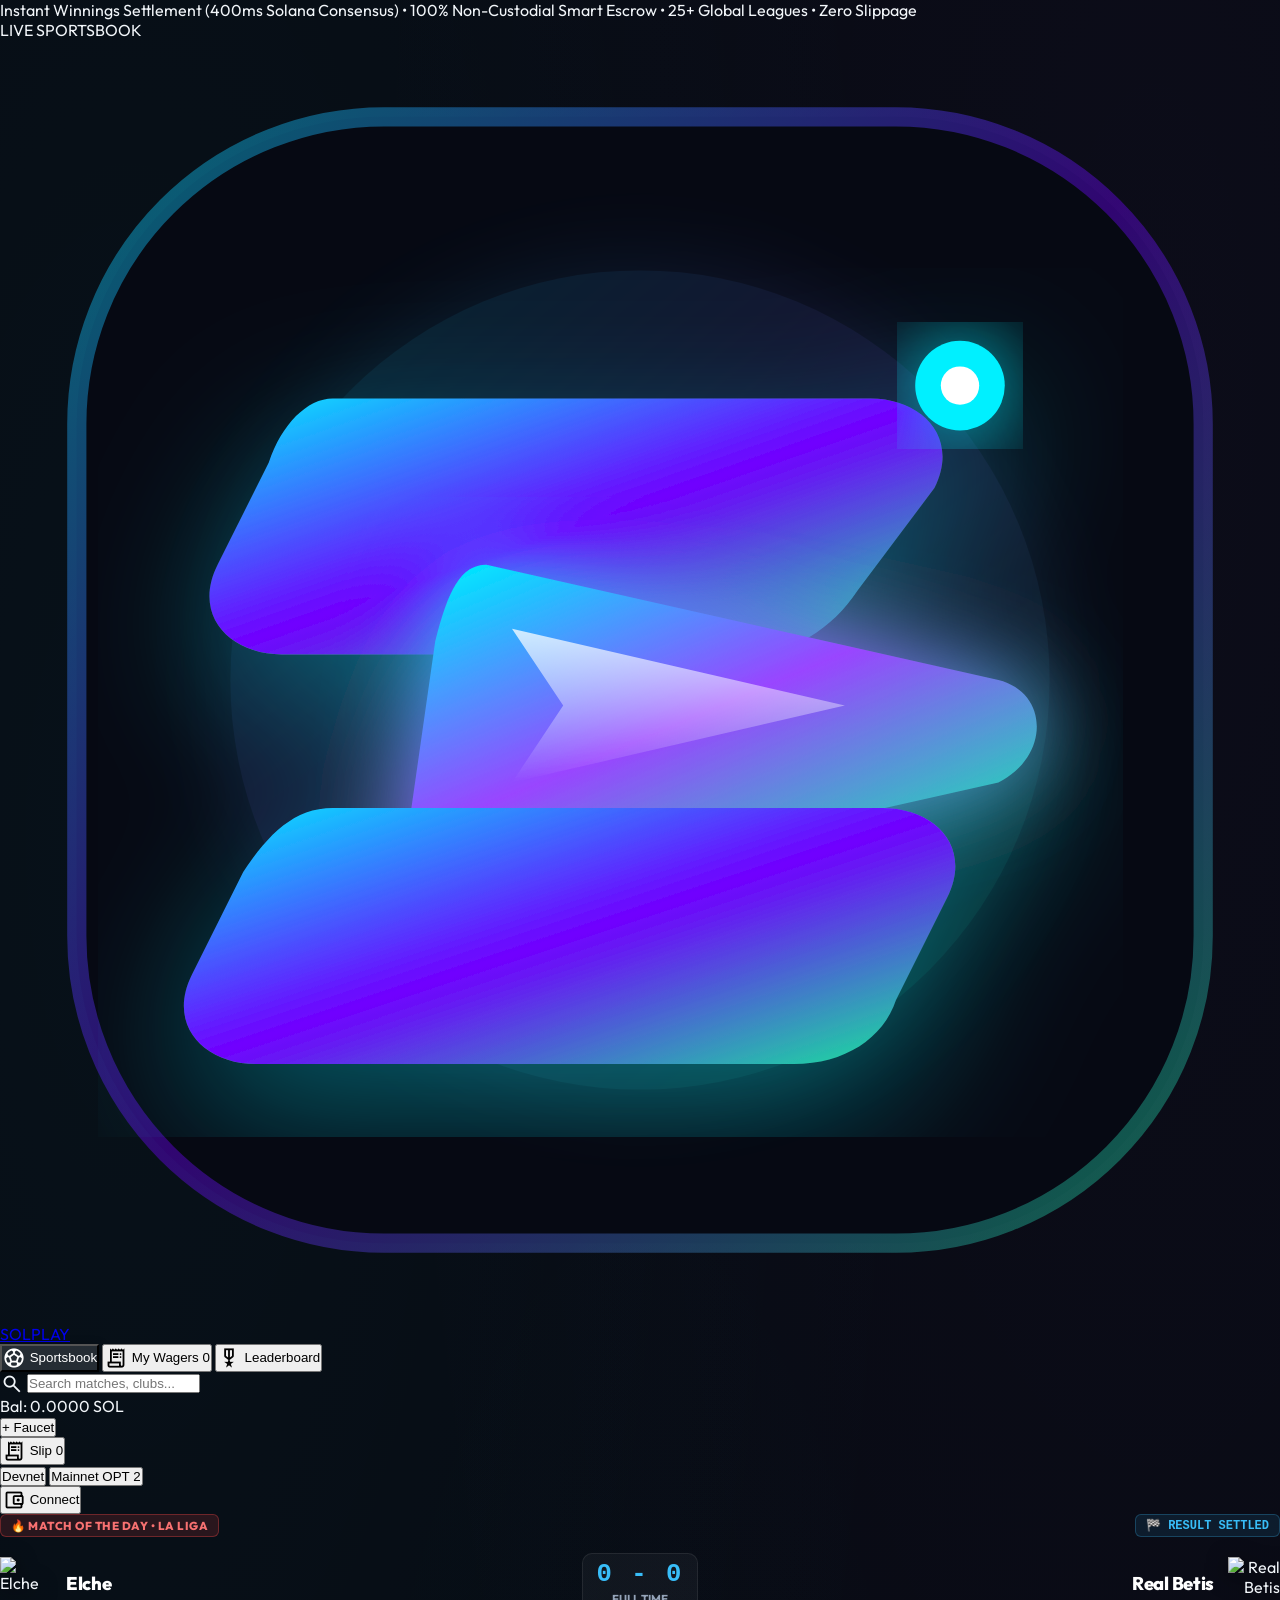
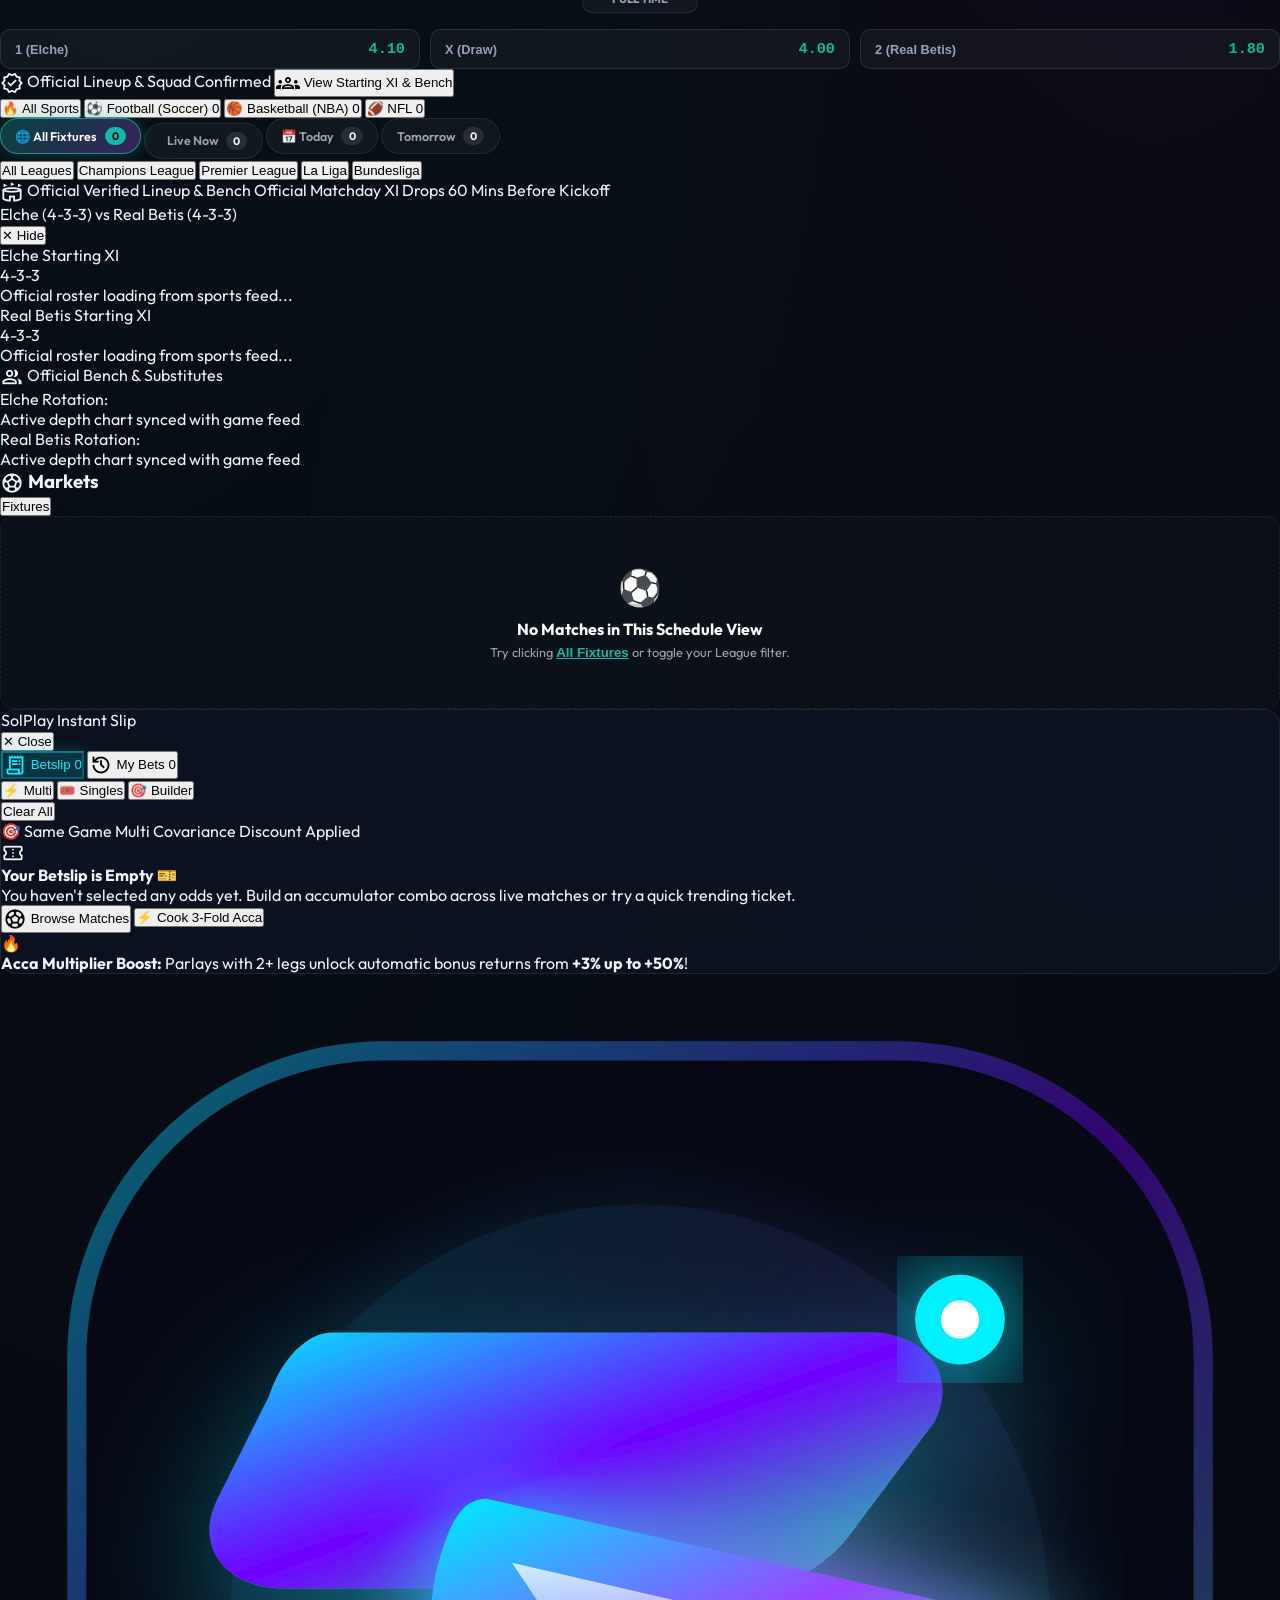
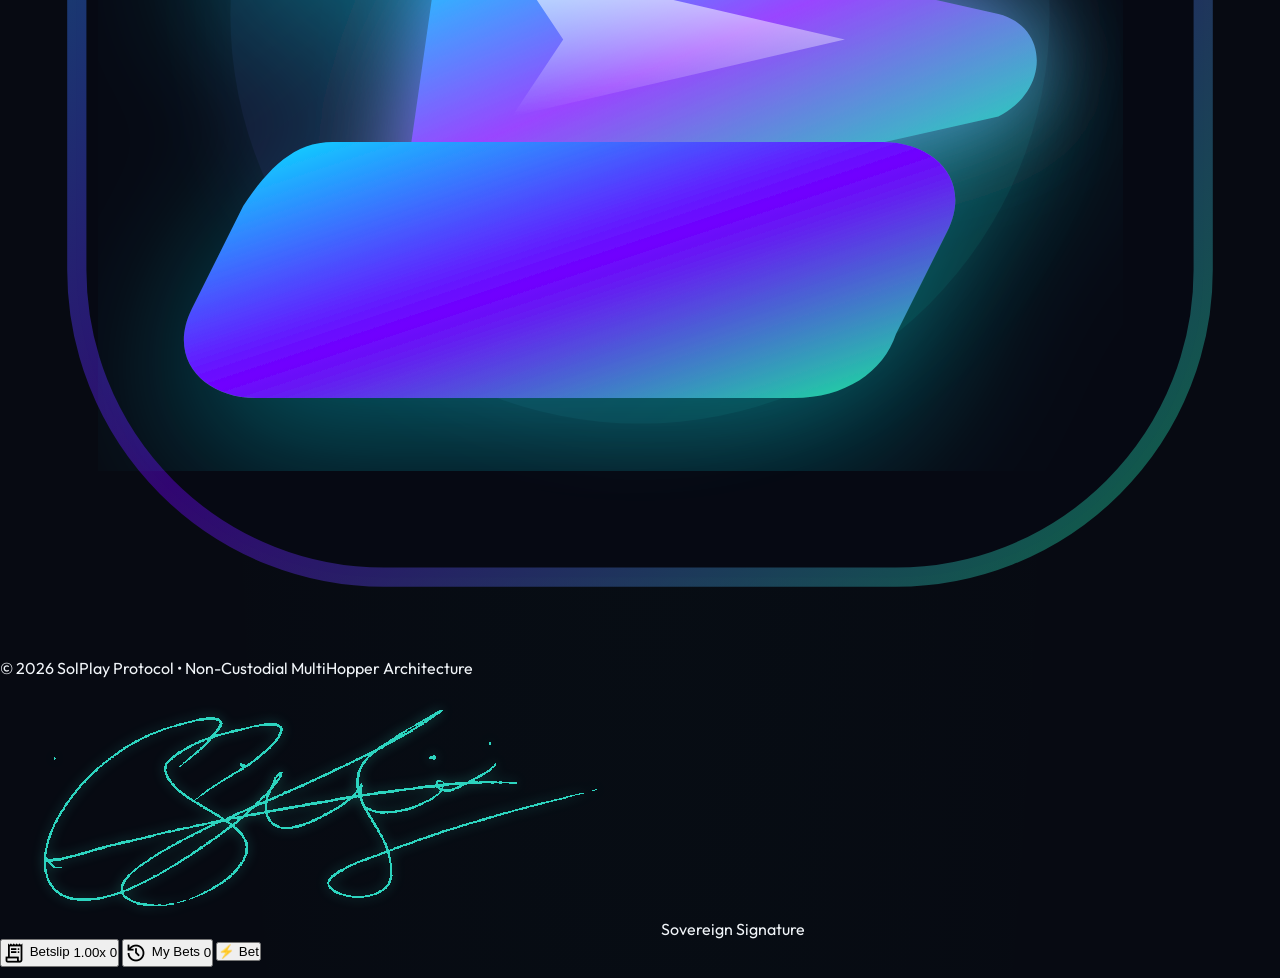
==== commit eb6a75da: "fix(wallet): enable mobile in-app deep links, fix base58 input validation, align matrix table column" ====
--- a/index.html
+++ b/index.html
@@ -738,69 +738,137 @@
         })();
     </script>
 
-    <!-- SolPlay Web3 Wallet Connection & Account Details Modal -->
+        <!-- SolPlay Web3 Wallet Connection Modal (Institutional Redesign) -->
     <div id="solplay-wallet-modal" class="fixed inset-0 z-50 items-center justify-center p-4 bg-black/80 backdrop-blur-md transition-all duration-300 hidden" style="display: none;" onclick="if(event.target===this)closeWalletModal()">
-        <div class="relative w-full max-w-md rounded-3xl bg-[#0b1120] border border-cyan-500/30 p-5 md:p-6 flex flex-col gap-4 shadow-[0_0_50px_rgba(0,240,255,0.25)] text-white font-sans">
-            <!-- Modal Accent Top Glow -->
-            <div class="absolute top-0 left-0 right-0 h-1 bg-gradient-to-r from-cyan-400 via-teal-300 to-emerald-400 rounded-t-3xl"></div>
+        <div class="relative w-full max-w-md rounded-2xl bg-[#0b101e] border border-white/10 p-5 md:p-6 flex flex-col gap-4 shadow-2xl text-white font-sans">
+            <!-- Modal Accent Line -->
+            <div class="absolute top-0 left-0 right-0 h-1 bg-gradient-to-r from-teal-400 via-cyan-400 to-emerald-400 rounded-t-2xl"></div>
 
             <!-- Modal Header -->
             <div class="flex items-center justify-between border-b border-white/10 pb-3 pt-1">
                 <div class="flex items-center gap-2.5">
-                    <span class="w-9 h-9 rounded-2xl bg-cyan-500/20 border border-cyan-500/30 flex items-center justify-center text-cyan-400">
-                        <span class="material-symbols-outlined text-[20px]">account_balance_wallet</span>
-                    </span>
+                    <div class="w-8 h-8 rounded-xl bg-cyan-500/10 border border-cyan-500/20 flex items-center justify-center text-cyan-400">
+                        <span class="material-symbols-outlined text-[18px]">account_balance_wallet</span>
+                    </div>
                     <div>
-                        <h3 class="text-sm font-black text-white" id="wallet-modal-title">Connect Solana Wallet</h3>
-                        <p class="text-[10px] text-slate-400 font-mono">Devnet Verified • MultiHopper Engine</p>
-                    </div>
-                </div>
-                <button onclick="closeWalletModal()" class="w-8 h-8 rounded-xl bg-white/5 hover:bg-white/15 text-slate-400 hover:text-white font-bold text-sm flex items-center justify-center cursor-pointer transition-all">✕</button>
+                        <h3 class="text-sm font-bold text-white tracking-tight" id="wallet-modal-title">Connect Solana Wallet</h3>
+                        <p class="text-[10px] text-slate-400 font-mono">Devnet Verified • Non-Custodial MultiHopper</p>
+                    </div>
+                </div>
+                <button onclick="closeWalletModal()" class="w-7 h-7 rounded-lg bg-white/5 hover:bg-white/15 text-slate-400 hover:text-white font-bold text-xs flex items-center justify-center cursor-pointer transition-all">✕</button>
             </div>
 
-            <!-- If Not Connected: Wallet Options -->
-            <div id="wallet-modal-unconnected-view" class="flex flex-col gap-2.5">
-                <!-- Solflare Option -->
-                <button onclick="connectSolflareWalletDirect()" class="w-full p-3.5 rounded-2xl bg-gradient-to-r from-amber-500/10 to-orange-500/10 hover:from-amber-500/20 hover:to-orange-500/20 border border-orange-500/30 hover:border-orange-500/60 transition-all flex items-center justify-between group cursor-pointer text-left">
-                    <div class="flex items-center gap-3">
-                        <div class="w-10 h-10 rounded-xl bg-gradient-to-br from-amber-500 to-orange-600 flex items-center justify-center text-white font-black text-base shadow-md">
-                            🔥
-                        </div>
+            <!-- If Not Connected: Tab Switcher & Views -->
+            <div id="wallet-modal-unconnected-view" class="flex flex-col gap-3">
+                <!-- Navigation Tabs -->
+                <div class="grid grid-cols-3 gap-1 bg-black/40 p-1 rounded-xl border border-white/10 text-xs font-medium">
+                    <button id="wm-tab-btn-ext" onclick="switchWalletModalTab('ext')" class="wm-tab-btn py-1.5 px-2 rounded-lg font-bold text-white bg-white/15 text-[11px] transition-all text-center cursor-pointer">
+                        Extensions
+                    </button>
+                    <button id="wm-tab-btn-qr" onclick="switchWalletModalTab('qr')" class="wm-tab-btn py-1.5 px-2 rounded-lg font-bold text-slate-400 hover:text-white text-[11px] transition-all text-center cursor-pointer">
+                        Mobile / QR
+                    </button>
+                    <button id="wm-tab-btn-addr" onclick="switchWalletModalTab('addr')" class="wm-tab-btn py-1.5 px-2 rounded-lg font-bold text-slate-400 hover:text-white text-[11px] transition-all text-center cursor-pointer">
+                        Public Key
+                    </button>
+                </div>
+
+                <!-- TAB 1: Extensions & Browser Wallets -->
+                <div id="wm-tab-panel-ext" class="wm-tab-panel flex flex-col gap-2">
+                    <!-- Solflare Option -->
+                    <button onclick="connectSolflareWalletDirect()" class="w-full p-3 rounded-xl bg-white/[0.03] hover:bg-white/[0.08] border border-white/10 hover:border-orange-500/40 transition-all flex items-center justify-between group cursor-pointer text-left">
+                        <div class="flex items-center gap-3">
+                            <div class="w-9 h-9 rounded-xl bg-[#18181b] border border-white/10 flex items-center justify-center">
+                                <svg width="22" height="22" viewBox="0 0 128 128" fill="none"><path d="M64 18L104 74H80L64 48L48 74H24L64 18Z" fill="#FCA311"/><path d="M64 110L24 54H48L64 80L80 54H104L64 110Z" fill="#FC761E"/></svg>
+                            </div>
+                            <div>
+                                <div class="text-xs font-bold text-white group-hover:text-orange-300 transition-colors">Solflare Wallet</div>
+                                <div class="text-[10px] text-slate-400 font-mono">Chrome / Brave / Firefox Extension</div>
+                            </div>
+                        </div>
+                        <span class="px-2 py-0.5 rounded text-[10px] font-mono font-bold bg-orange-500/15 text-orange-300 border border-orange-500/30" id="badge-solflare-status">Connect</span>
+                    </button>
+
+                    <!-- Phantom Option -->
+                    <button onclick="connectPhantomWalletDirect()" class="w-full p-3 rounded-xl bg-white/[0.03] hover:bg-white/[0.08] border border-white/10 hover:border-purple-500/40 transition-all flex items-center justify-between group cursor-pointer text-left">
+                        <div class="flex items-center gap-3">
+                            <div class="w-9 h-9 rounded-xl bg-[#4E44CE]/20 border border-[#AB9FF2]/30 flex items-center justify-center">
+                                <svg width="22" height="22" viewBox="0 0 128 128" fill="none"><rect width="128" height="128" rx="28" fill="#AB9FF2"/><path d="M110.8 64c0 25.8-20.9 46.8-46.8 46.8-19.5 0-36.4-12-43.4-29.1-1.3-3.2 1-6.7 4.5-6.7h4.8c2.1 0 3.9 1.3 4.6 3.2 4.9 12.8 17.3 21.9 31.9 21.9 18.8 0 34.1-15.3 34.1-34.1S87.4 32 68.6 32c-15.1 0-28 9.9-32.4 23.6-.6 2-2.5 3.4-4.6 3.4H24c-3.5 0-5.8-3.5-4.5-6.7C26.5 35.2 44.4 22.8 65 22.8c25.3 0 45.8 20.5 45.8 45.8z" fill="#4E44CE"/><circle cx="50" cy="58" r="6" fill="#4E44CE"/><circle cx="78" cy="58" r="6" fill="#4E44CE"/></svg>
+                            </div>
+                            <div>
+                                <div class="text-xs font-bold text-white group-hover:text-purple-300 transition-colors">Phantom Wallet</div>
+                                <div class="text-[10px] text-slate-400 font-mono">Chrome / Edge / Safari Extension</div>
+                            </div>
+                        </div>
+                        <span class="px-2 py-0.5 rounded text-[10px] font-mono font-bold bg-purple-500/15 text-purple-300 border border-purple-500/30" id="badge-phantom-status">Connect</span>
+                    </button>
+
+                    <!-- Devnet Test Sandbox -->
+                    <button onclick="connectDevnetSandboxDirect()" class="w-full p-3 rounded-xl bg-white/[0.03] hover:bg-white/[0.08] border border-white/10 hover:border-cyan-500/40 transition-all flex items-center justify-between group cursor-pointer text-left">
+                        <div class="flex items-center gap-3">
+                            <div class="w-9 h-9 rounded-xl bg-cyan-500/15 border border-cyan-500/30 flex items-center justify-center text-cyan-400">
+                                <svg width="20" height="20" viewBox="0 0 24 24" fill="none" stroke="currentColor" stroke-width="2" stroke-linecap="round" stroke-linejoin="round"><polygon points="13 2 3 14 12 14 11 22 21 10 12 10 13 2"></polygon></svg>
+                            </div>
+                            <div>
+                                <div class="text-xs font-bold text-white group-hover:text-cyan-300 transition-colors">Devnet Sandbox Wallet</div>
+                                <div class="text-[10px] text-slate-400 font-mono">Instant Simulated Account (Zero Extension)</div>
+                            </div>
+                        </div>
+                        <span class="px-2 py-0.5 rounded text-[10px] font-mono font-bold bg-cyan-500/15 text-cyan-300 border border-cyan-500/30">Instant</span>
+                    </button>
+                </div>
+
+                                <!-- TAB 2: Mobile App / QR Code Scan -->
+                <div id="wm-tab-panel-qr" class="wm-tab-panel flex flex-col items-center gap-3 hidden" style="display: none;">
+                    <div class="w-full flex flex-col gap-2">
+                        <a href="https://solflare.com/ul/v1/browse/https%3A%2F%2Fsolplay-delta.vercel.app" class="w-full py-2.5 px-3 rounded-xl bg-gradient-to-r from-orange-500/20 to-amber-500/20 hover:from-orange-500/30 hover:to-amber-500/30 border border-orange-500/40 text-orange-200 text-xs font-bold flex items-center justify-between transition-all">
+                            <span class="flex items-center gap-2">
+                                <span class="text-base">🔥</span>
+                                <span>Open in Solflare Mobile App</span>
+                            </span>
+                            <span class="text-[10px] font-mono text-orange-300">Launch ↗</span>
+                        </a>
+                        <a href="https://phantom.app/ul/browse/https%3A%2F%2Fsolplay-delta.vercel.app" class="w-full py-2.5 px-3 rounded-xl bg-gradient-to-r from-purple-500/20 to-indigo-500/20 hover:from-purple-500/30 hover:to-indigo-500/30 border border-purple-500/40 text-purple-200 text-xs font-bold flex items-center justify-between transition-all">
+                            <span class="flex items-center gap-2">
+                                <span class="text-base">👻</span>
+                                <span>Open in Phantom Mobile App</span>
+                            </span>
+                            <span class="text-[10px] font-mono text-purple-300">Launch ↗</span>
+                        </a>
+                    </div>
+                    <div class="w-full border-t border-white/10 pt-2 flex flex-col items-center gap-2 text-center">
+                        <div class="p-2.5 bg-white rounded-xl shadow-inner border border-white/20 inline-block">
+                            <img src="https://api.qrserver.com/v1/create-qr-code/?size=160x160&data=https%3A%2F%2Fsolflare.com%2Ful%2Fv1%2Fbrowse%2Fhttps%253A%252F%252Fsolplay-delta.vercel.app&format=svg" alt="Solflare App Universal QR" class="w-32 h-32 rounded block" />
+                        </div>
+                        <p class="text-[10px] text-slate-400 max-w-xs leading-relaxed">Scan with phone camera or Solflare to open directly inside your mobile wallet app (auto-connects Devnet).</p>
+                    </div>
+                </div>
+
+                <!-- TAB 3: Public Address (Non-Custodial Watch / Bettor Wallet) -->
+                <div id="wm-tab-panel-addr" class="wm-tab-panel flex flex-col gap-2.5 hidden" style="display: none;">
+                    <p class="text-[11px] text-slate-300 leading-relaxed">
+                        Connect without any extension. Payouts and cashouts from winning tickets are sent directly to this address.
+                    </p>
+                    <div class="space-y-1.5">
+                        <input id="wm-input-manual-address" type="text" placeholder="Solana Devnet Address (Base58)..." onkeydown="if(event.key==='Enter')connectManualAddressDirect()" class="w-full py-2 px-3 rounded-xl bg-black/50 border border-white/15 focus:border-cyan-400 outline-none text-xs font-mono text-white placeholder-slate-500" />
+                        <div class="flex items-center justify-between">
+                            <button type="button" onclick="document.getElementById('wm-input-manual-address').value='2FraWBeqBJF5sn8GfDXvvfP9emUyexdTBMTG3gVd3saJ'; connectManualAddressDirect('2FraWBeqBJF5sn8GfDXvvfP9emUyexdTBMTG3gVd3saJ');" class="text-[10px] font-mono text-cyan-400 hover:underline cursor-pointer">
+                                ⚡ 1-Click Fill & Connect Solflare Devnet Wallet
+                            </button>
+                        </div>
+                    </div>
+                    <button type="button" onclick="connectManualAddressDirect()" class="w-full py-2.5 rounded-xl bg-gradient-to-r from-teal-400 to-cyan-400 hover:brightness-110 text-black font-extrabold text-xs transition-all shadow-md flex items-center justify-center gap-1.5 cursor-pointer">
+                        <span class="material-symbols-outlined text-[16px]">key</span>
+                        <span>Connect Solana Address</span>
+                    </button>
+                    <!-- Security Safe Guard Box -->
+                    <div class="p-2.5 rounded-xl bg-emerald-500/10 border border-emerald-500/20 flex items-start gap-2 text-[10px] text-emerald-300/90 leading-relaxed">
+                        <span class="text-sm">🛡️</span>
                         <div>
-                            <div class="text-xs font-bold text-white group-hover:text-orange-300 transition-colors">Solflare Wallet</div>
-                            <div class="text-[10px] text-slate-400 font-mono">Browser Extension (Devnet Ready)</div>
-                        </div>
-                    </div>
-                    <span class="px-2.5 py-1 rounded-md text-[10px] font-mono font-bold bg-orange-500/20 text-orange-300 border border-orange-500/30" id="badge-solflare-status">Connect</span>
-                </button>
-
-                <!-- Phantom Option -->
-                <button onclick="connectPhantomWalletDirect()" class="w-full p-3.5 rounded-2xl bg-gradient-to-r from-purple-500/10 to-indigo-500/10 hover:from-purple-500/20 hover:to-indigo-500/20 border border-purple-500/30 hover:border-purple-500/60 transition-all flex items-center justify-between group cursor-pointer text-left">
-                    <div class="flex items-center gap-3">
-                        <div class="w-10 h-10 rounded-xl bg-gradient-to-br from-purple-600 to-indigo-600 flex items-center justify-center text-white font-black text-base shadow-md">
-                            👻
-                        </div>
-                        <div>
-                            <div class="text-xs font-bold text-white group-hover:text-purple-300 transition-colors">Phantom Wallet</div>
-                            <div class="text-[10px] text-slate-400 font-mono">Phantom Browser Extension</div>
-                        </div>
-                    </div>
-                    <span class="px-2.5 py-1 rounded-md text-[10px] font-mono font-bold bg-purple-500/20 text-purple-300 border border-purple-500/30" id="badge-phantom-status">Connect</span>
-                </button>
-
-                <!-- Devnet Sandbox Option -->
-                <button onclick="connectDevnetSandboxDirect()" class="w-full p-3.5 rounded-2xl bg-white/[0.03] hover:bg-white/[0.08] border border-white/10 hover:border-cyan-500/40 transition-all flex items-center justify-between group cursor-pointer text-left">
-                    <div class="flex items-center gap-3">
-                        <div class="w-10 h-10 rounded-xl bg-gradient-to-br from-cyan-500 to-teal-500 flex items-center justify-center text-black font-black text-base shadow-md">
-                            ⚡
-                        </div>
-                        <div>
-                            <div class="text-xs font-bold text-white group-hover:text-cyan-300 transition-colors">Developer Sandbox Wallet</div>
-                            <div class="text-[10px] text-slate-400 font-mono">Instant Pre-funded Devnet Keypair</div>
-                        </div>
-                    </div>
-                    <span class="px-2.5 py-1 rounded-md text-[10px] font-mono font-bold bg-cyan-500/20 text-cyan-300 border border-cyan-500/30">Instant</span>
-                </button>
+                            <strong class="text-emerald-300">100% Drain-Proof & Non-Custodial:</strong> A public key is read-only. SolPlay never requests private keys or seed phrases.
+                        </div>
+                    </div>
+                </div>
             </div>
 
             <!-- If Connected: Account Details View -->
--- a/style.css
+++ b/style.css
@@ -2562,6 +2562,10 @@
     flex-shrink: 0;
 }
 
+.odds-col-group.group-4 {
+    width: 280px;
+}
+
 .odds-col-group.group-3 {
     width: 210px;
 }
@@ -2627,20 +2631,25 @@
 
 /* More Markets Button (+68 Markets) */
 .btn-more-markets {
-    padding: 0.55rem 0.85rem;
+    width: 130px;
+    min-width: 130px;
+    box-sizing: border-box;
+    padding: 0.55rem 0.5rem;
     border-radius: 8px;
     background: rgba(153, 69, 255, 0.12);
     border: 1px solid rgba(153, 69, 255, 0.35);
     color: #d8b9ff;
-    font-size: 0.74rem;
+    font-size: 0.72rem;
     font-weight: 800;
     cursor: pointer;
     transition: all 0.2s cubic-bezier(0.4, 0, 0.2, 1);
     white-space: nowrap;
     display: flex;
+    justify-content: center;
     align-items: center;
     gap: 0.3rem;
     flex-shrink: 0;
+    text-align: center;
 }
 
 .btn-more-markets:hover, .btn-more-markets.expanded {
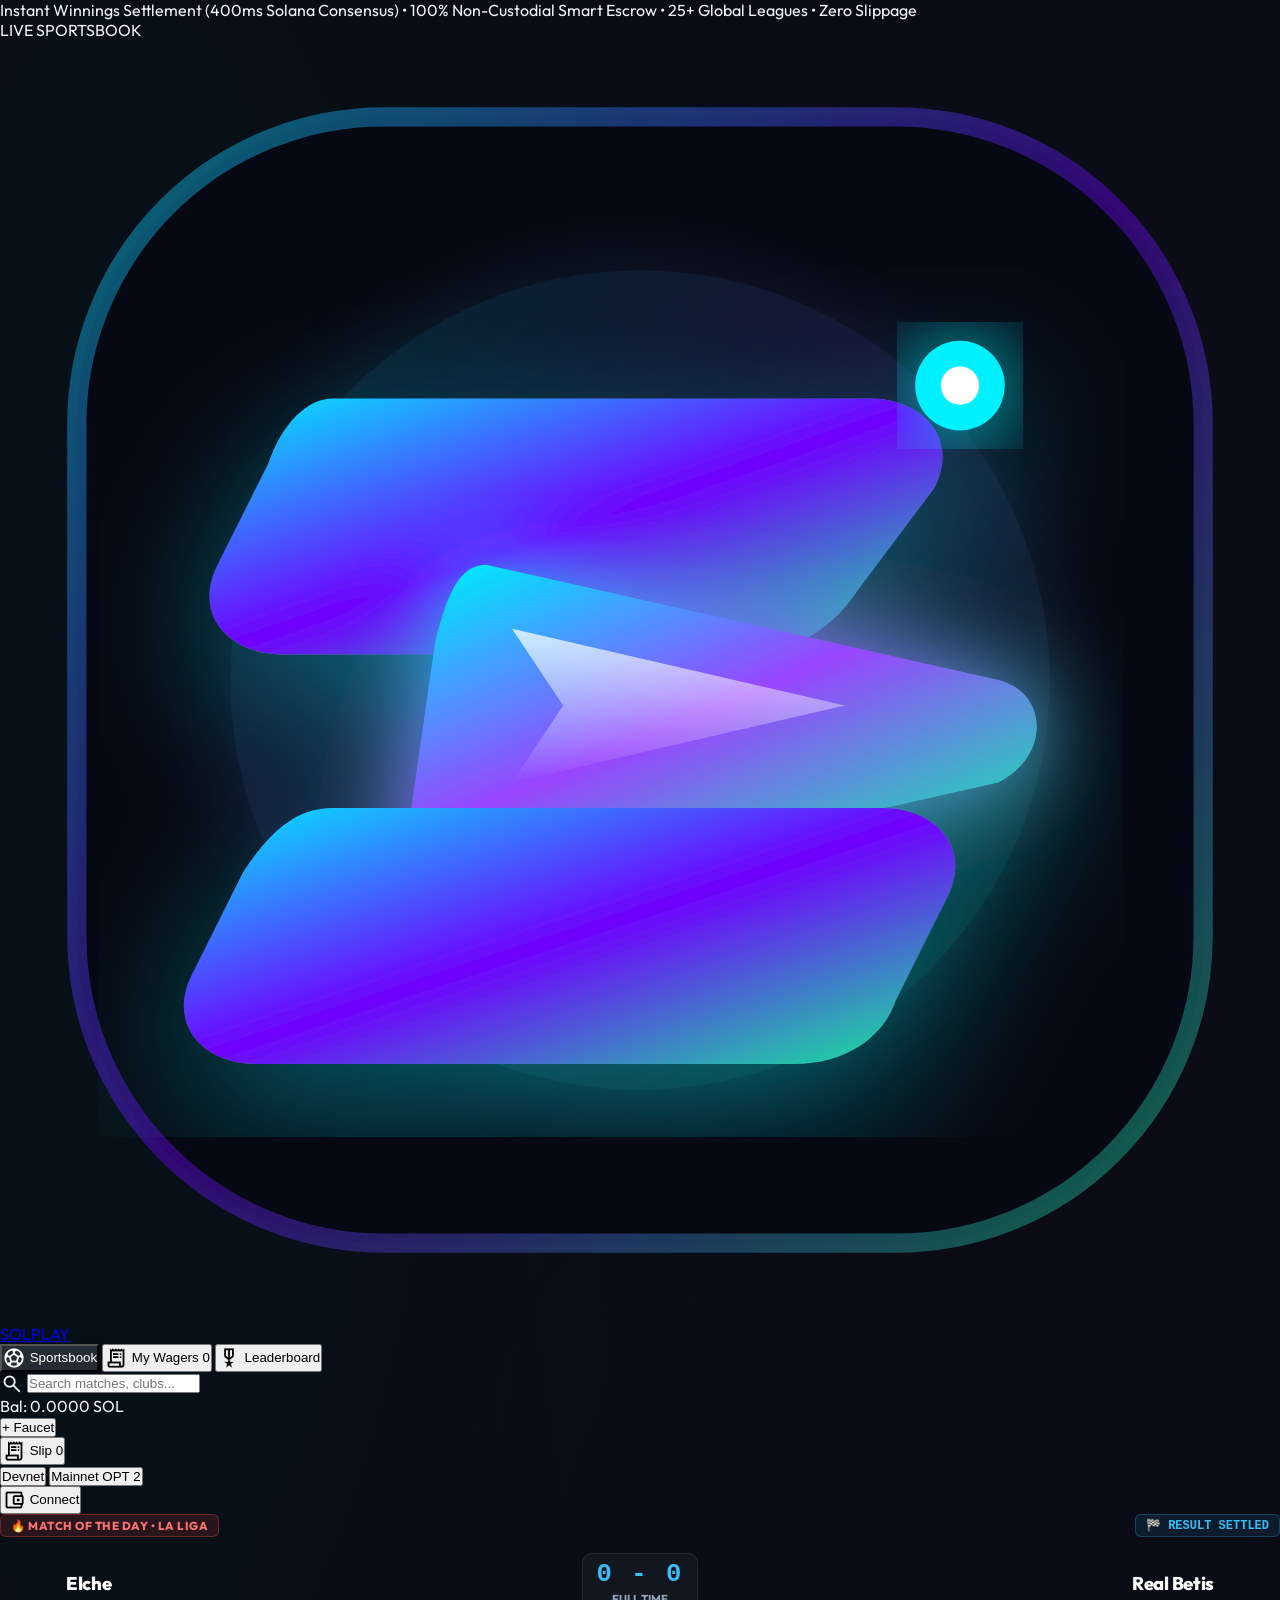
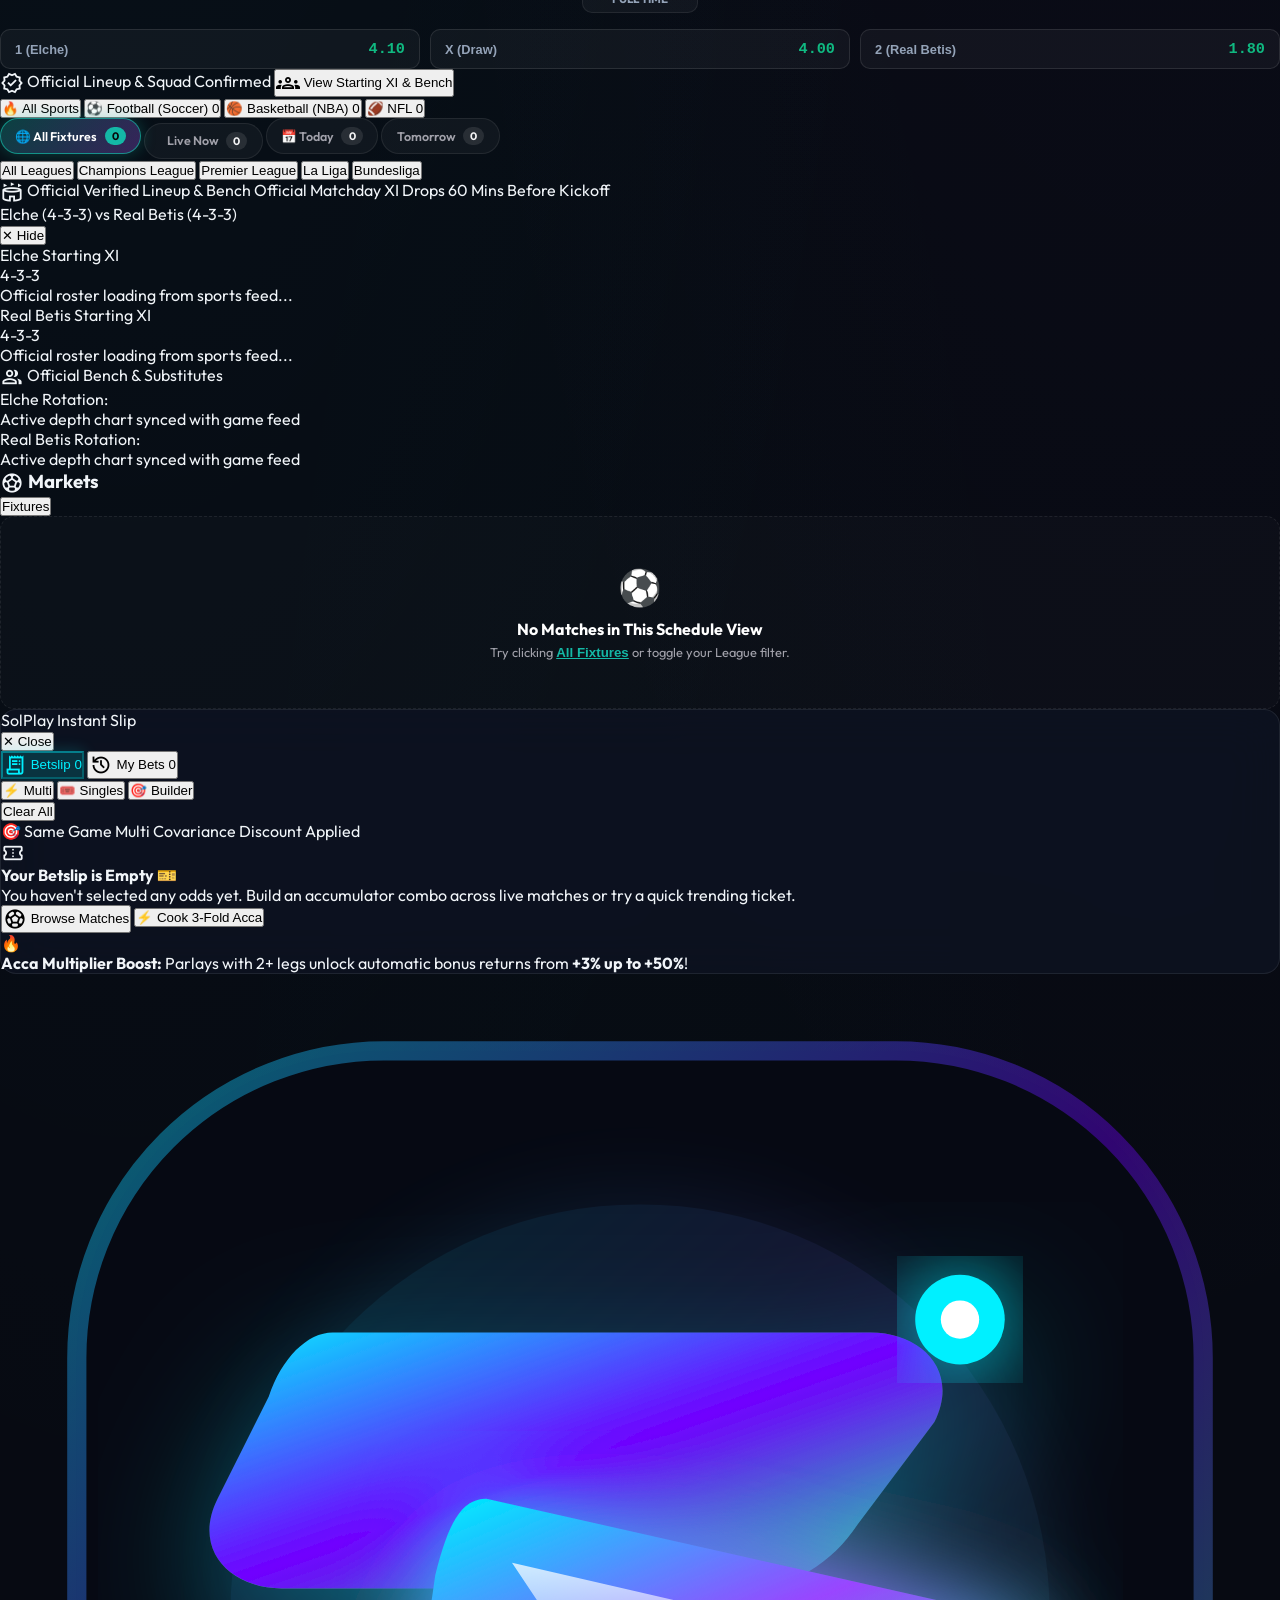
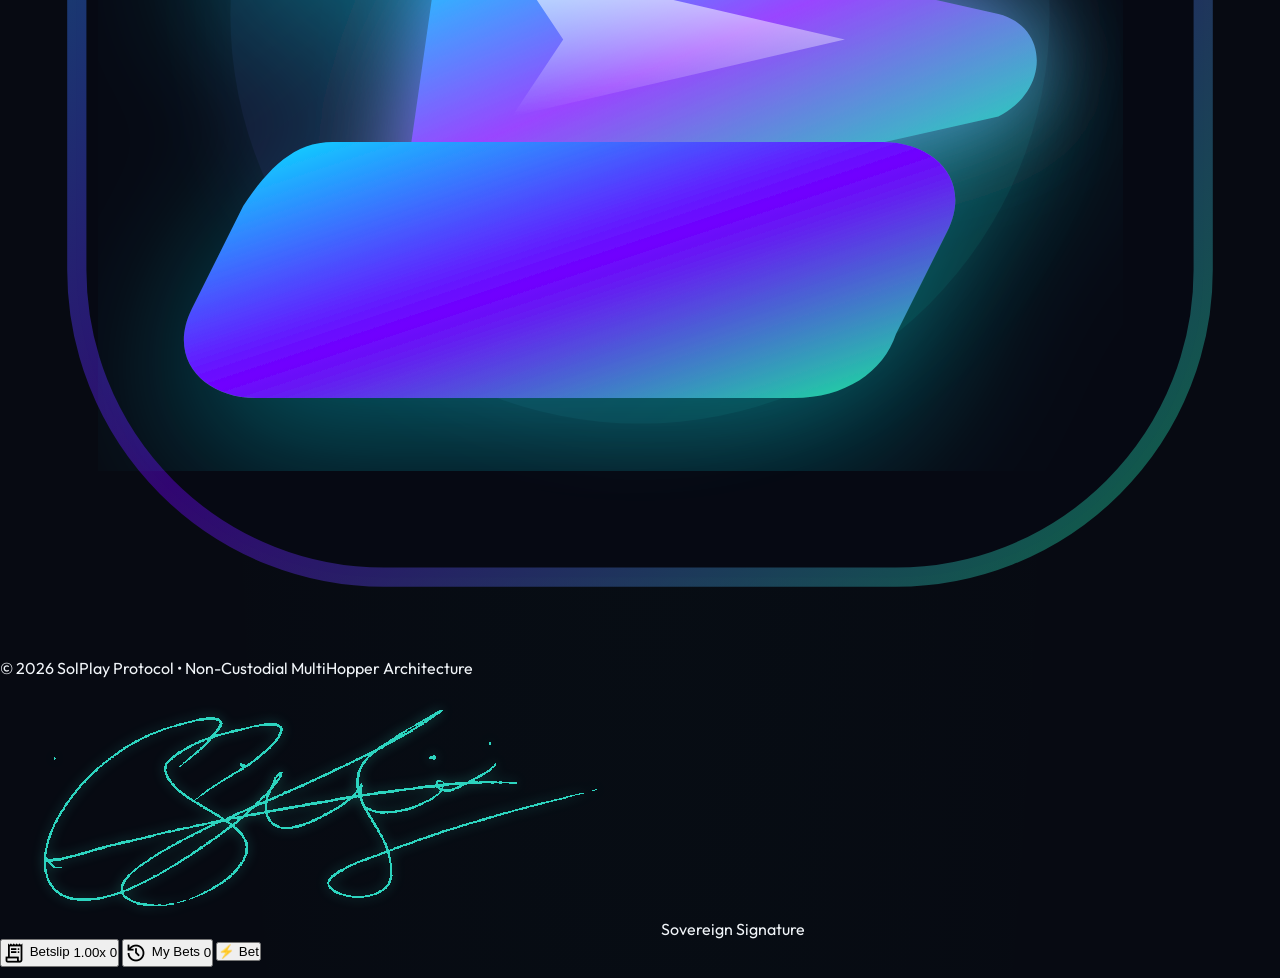
==== commit 69c6ebeb: "fix(wallet): add ?ref= to universal deep links, implement multi-tier devnet balance resolution, auto" ====
--- a/index.html
+++ b/index.html
@@ -818,17 +818,18 @@
                     </button>
                 </div>
 
-                                <!-- TAB 2: Mobile App / QR Code Scan -->
+                                                <!-- TAB 2: Mobile App / QR Code Scan -->
                 <div id="wm-tab-panel-qr" class="wm-tab-panel flex flex-col items-center gap-3 hidden" style="display: none;">
+                    <!-- Direct Mobile Launch Buttons (for users browsing on phone) -->
                     <div class="w-full flex flex-col gap-2">
-                        <a href="https://solflare.com/ul/v1/browse/https%3A%2F%2Fsolplay-delta.vercel.app" class="w-full py-2.5 px-3 rounded-xl bg-gradient-to-r from-orange-500/20 to-amber-500/20 hover:from-orange-500/30 hover:to-amber-500/30 border border-orange-500/40 text-orange-200 text-xs font-bold flex items-center justify-between transition-all">
+                        <a href="https://solflare.com/ul/v1/browse/https%3A%2F%2Fsolplay-delta.vercel.app?ref=https%3A%2F%2Fsolplay-delta.vercel.app" class="w-full py-2.5 px-3 rounded-xl bg-gradient-to-r from-orange-500/20 to-amber-500/20 hover:from-orange-500/30 hover:to-amber-500/30 border border-orange-500/40 text-orange-200 text-xs font-bold flex items-center justify-between transition-all">
                             <span class="flex items-center gap-2">
                                 <span class="text-base">🔥</span>
                                 <span>Open in Solflare Mobile App</span>
                             </span>
                             <span class="text-[10px] font-mono text-orange-300">Launch ↗</span>
                         </a>
-                        <a href="https://phantom.app/ul/browse/https%3A%2F%2Fsolplay-delta.vercel.app" class="w-full py-2.5 px-3 rounded-xl bg-gradient-to-r from-purple-500/20 to-indigo-500/20 hover:from-purple-500/30 hover:to-indigo-500/30 border border-purple-500/40 text-purple-200 text-xs font-bold flex items-center justify-between transition-all">
+                        <a href="https://phantom.com/ul/browse/https%3A%2F%2Fsolplay-delta.vercel.app?ref=https%3A%2F%2Fsolplay-delta.vercel.app" class="w-full py-2.5 px-3 rounded-xl bg-gradient-to-r from-purple-500/20 to-indigo-500/20 hover:from-purple-500/30 hover:to-indigo-500/30 border border-purple-500/40 text-purple-200 text-xs font-bold flex items-center justify-between transition-all">
                             <span class="flex items-center gap-2">
                                 <span class="text-base">👻</span>
                                 <span>Open in Phantom Mobile App</span>
@@ -836,11 +837,25 @@
                             <span class="text-[10px] font-mono text-purple-300">Launch ↗</span>
                         </a>
                     </div>
-                    <div class="w-full border-t border-white/10 pt-2 flex flex-col items-center gap-2 text-center">
-                        <div class="p-2.5 bg-white rounded-xl shadow-inner border border-white/20 inline-block">
-                            <img src="https://api.qrserver.com/v1/create-qr-code/?size=160x160&data=https%3A%2F%2Fsolflare.com%2Ful%2Fv1%2Fbrowse%2Fhttps%253A%252F%252Fsolplay-delta.vercel.app&format=svg" alt="Solflare App Universal QR" class="w-32 h-32 rounded block" />
-                        </div>
-                        <p class="text-[10px] text-slate-400 max-w-xs leading-relaxed">Scan with phone camera or Solflare to open directly inside your mobile wallet app (auto-connects Devnet).</p>
+
+                    <!-- Universal Mobile In-App QR Code -->
+                    <div class="w-full border-t border-white/10 pt-2.5 flex flex-col items-center gap-2 text-center">
+                        <!-- QR Wallet Selector Toggle -->
+                        <div class="flex items-center gap-1.5 p-1 rounded-xl bg-white/5 border border-white/10 w-full">
+                            <button type="button" onclick="switchQrWallet('solflare')" id="btn-qr-solflare" class="flex-1 py-1.5 px-2 rounded-lg text-xs font-bold text-orange-300 bg-orange-500/20 border border-orange-500/40 transition-all flex items-center justify-center gap-1.5 cursor-pointer">
+                                <span>🔥</span><span>Solflare QR</span>
+                            </button>
+                            <button type="button" onclick="switchQrWallet('phantom')" id="btn-qr-phantom" class="flex-1 py-1.5 px-2 rounded-lg text-xs font-bold text-slate-400 hover:text-white transition-all flex items-center justify-center gap-1.5 cursor-pointer">
+                                <span>👻</span><span>Phantom QR</span>
+                            </button>
+                        </div>
+
+                        <div class="p-2.5 bg-white rounded-xl shadow-inner border border-white/20 inline-block my-1">
+                            <img id="wm-qr-code-img" src="https://api.qrserver.com/v1/create-qr-code/?size=180x180&data=https%3A%2F%2Fsolflare.com%2Ful%2Fv1%2Fbrowse%2Fhttps%253A%252F%252Fsolplay-delta.vercel.app%3Fref%3Dhttps%253A%252F%252Fsolplay-delta.vercel.app&format=svg" alt="Solflare In-App Browser QR" class="w-36 h-36 rounded block" />
+                        </div>
+                        <p id="wm-qr-desc" class="text-[10px] text-slate-400 max-w-xs leading-relaxed">
+                            Point your phone camera at this QR code. It will open SolPlay directly inside Solflare's dApp browser where your devnet wallet is automatically connected.
+                        </p>
                     </div>
                 </div>
 
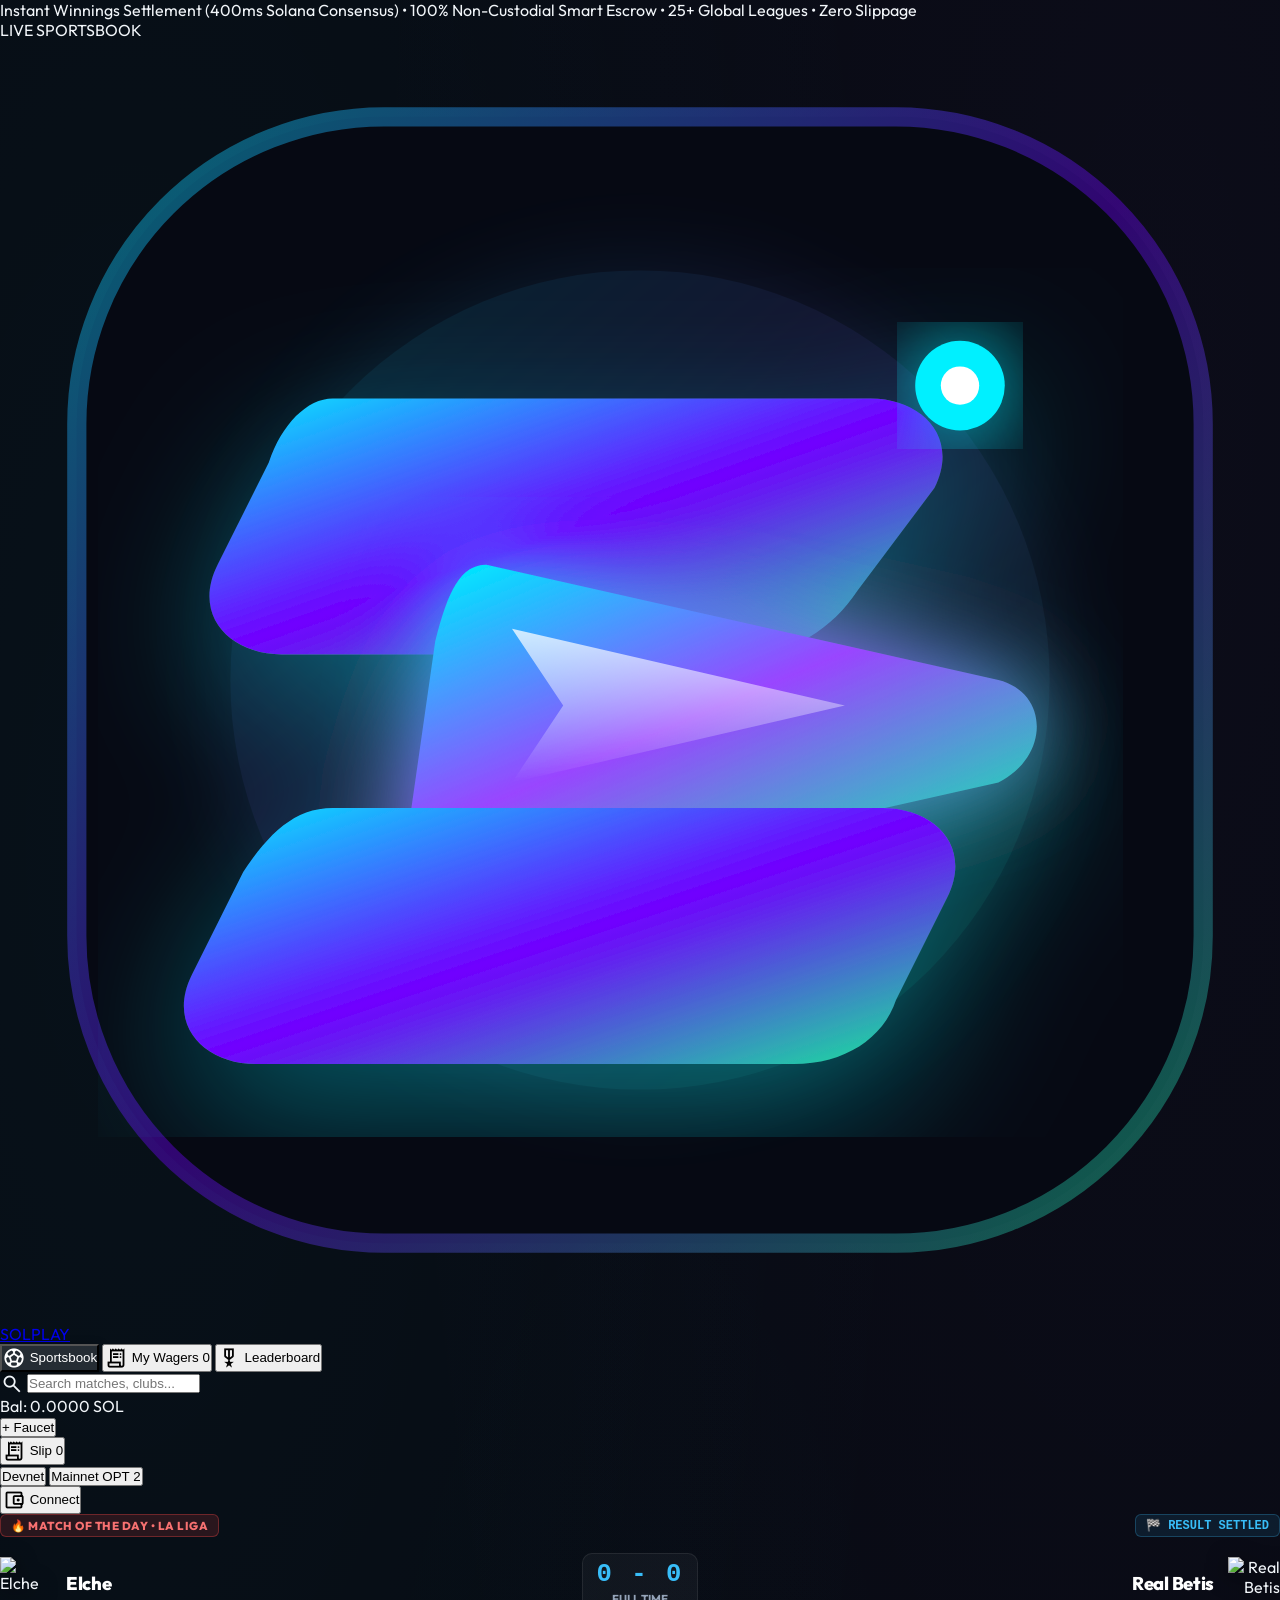
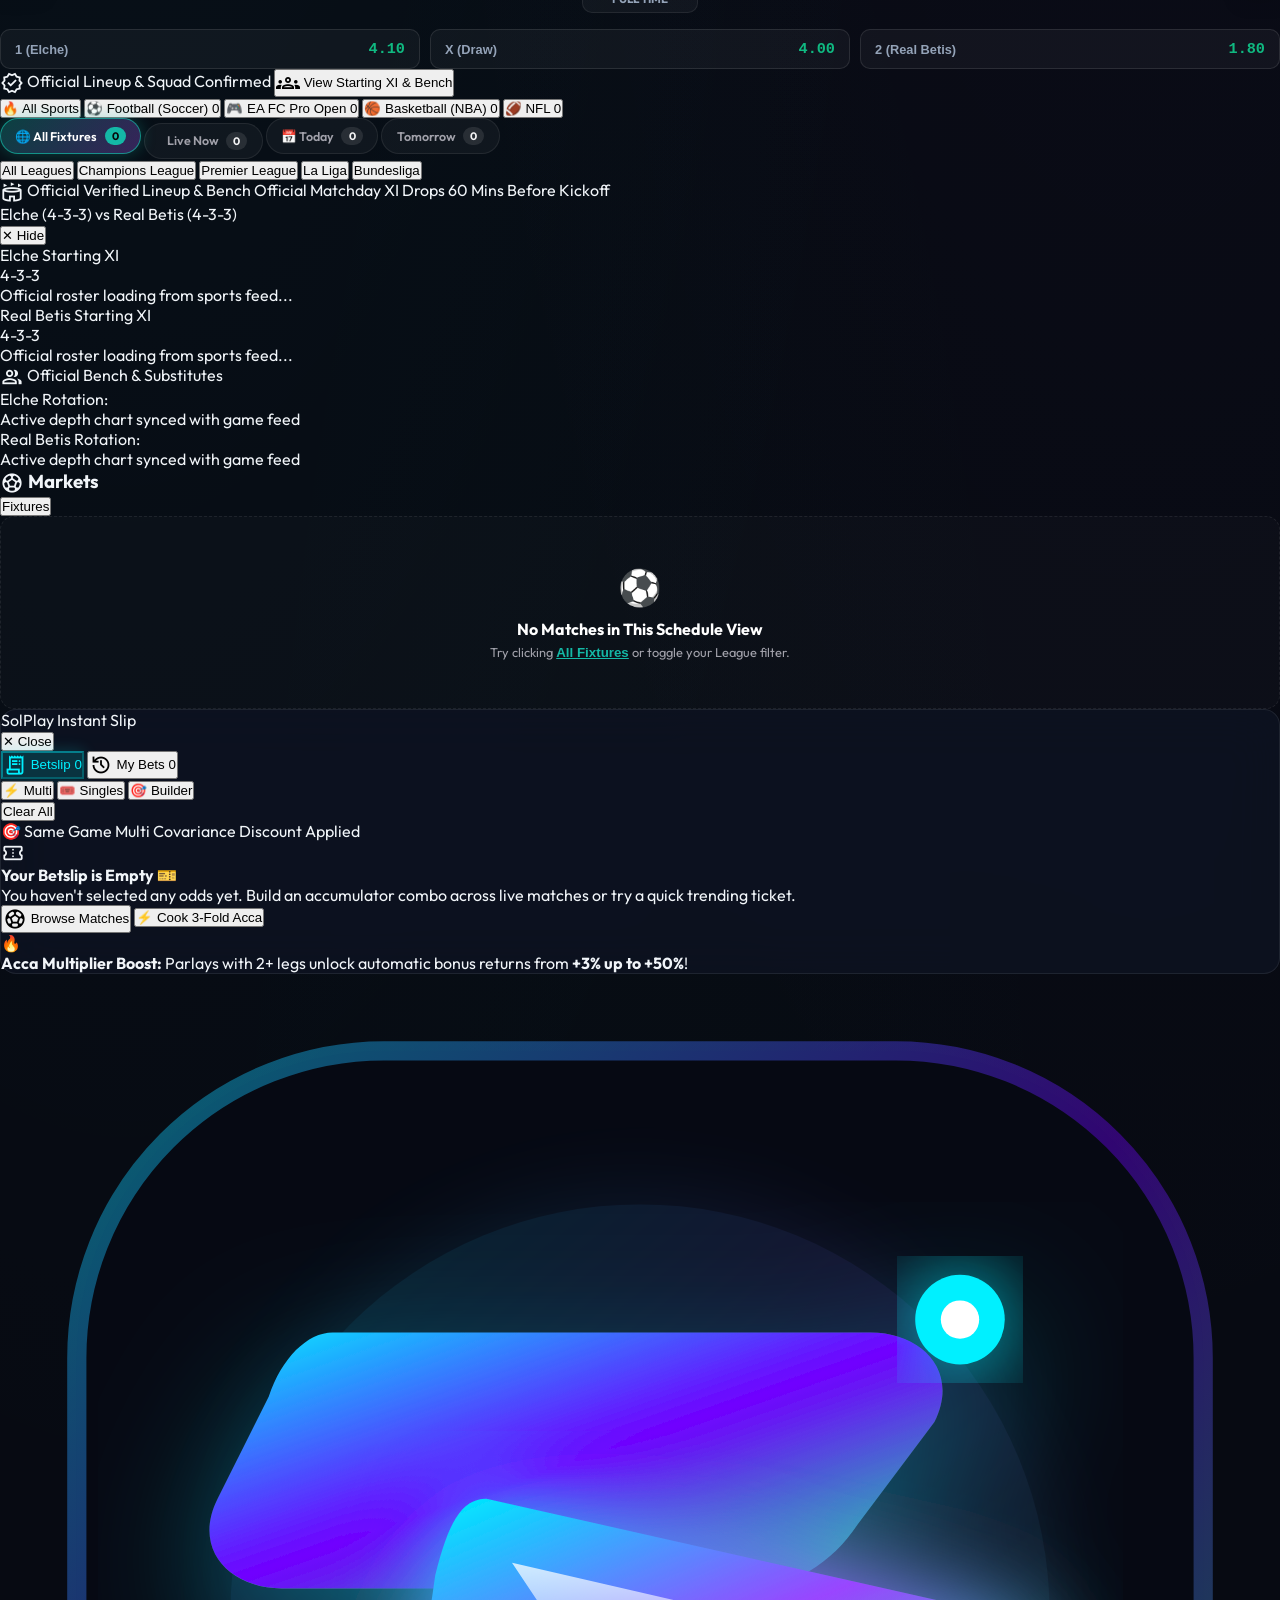
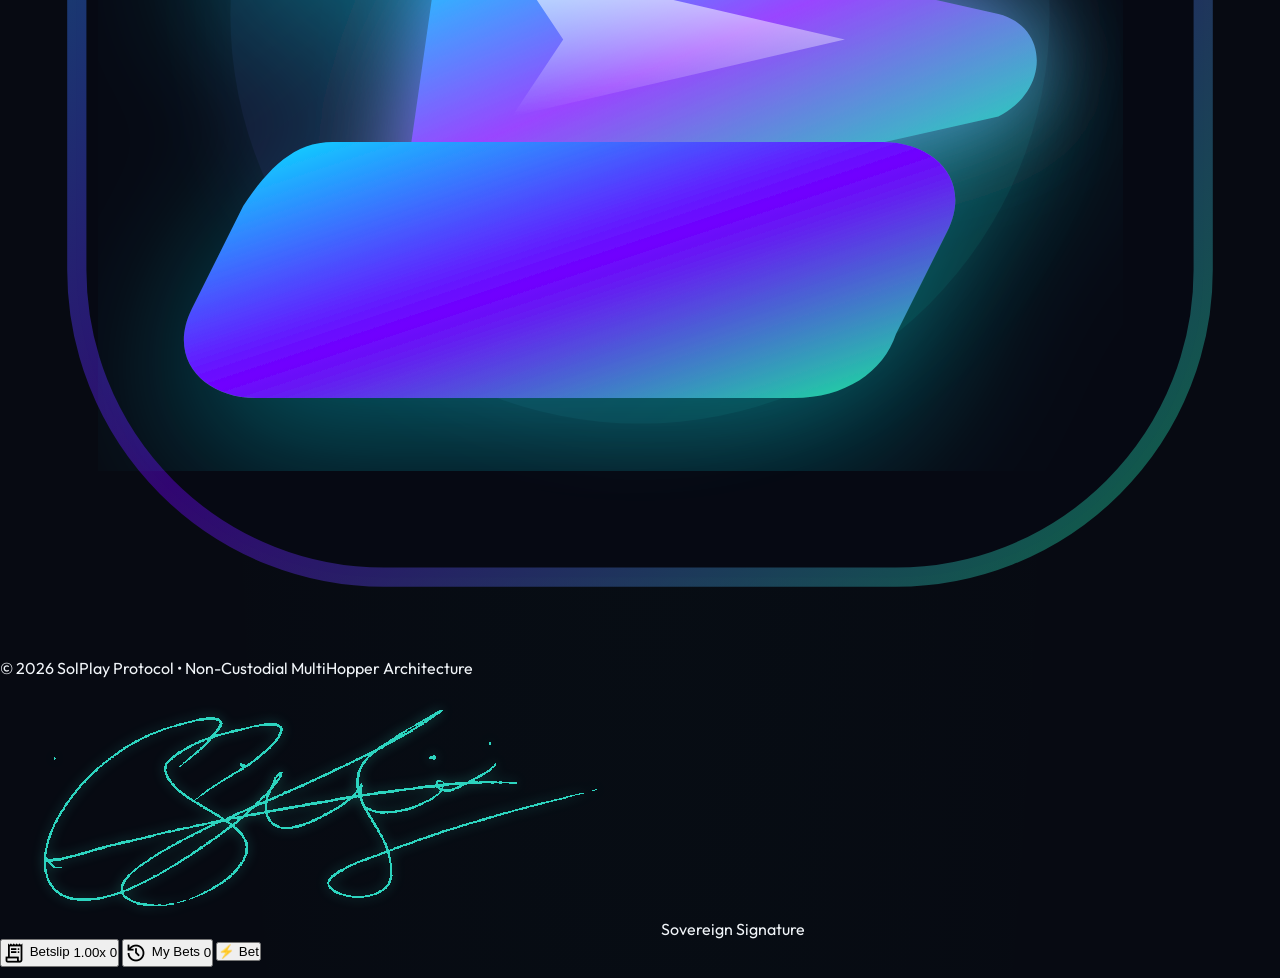
==== commit c6325d5a: "feat(esports): integrate EA FC Pro Open tournament fixtures, FC-ELO rating model & betting markets" ====
--- a/index.html
+++ b/index.html
@@ -288,6 +288,10 @@
                         <button onclick="filterMatchesBySport('soccer')" class="sport-pill px-3.5 py-2 rounded-xl text-xs font-bold text-slate-400 hover:text-white hover:bg-white/5 border border-white/5 transition-all flex items-center gap-2 cursor-pointer" id="sport-pill-soccer">
                             <span>⚽ Football (Soccer)</span>
                             <span class="text-[10px] px-1.5 py-0.2 rounded-full bg-white/10 text-slate-300" id="sport-count-soccer">21</span>
+                        </button>
+                        <button onclick="filterMatchesBySport('esports')" class="sport-pill px-3.5 py-2 rounded-xl text-xs font-bold text-slate-400 hover:text-white hover:bg-white/5 border border-white/5 transition-all flex items-center gap-2 cursor-pointer" id="sport-pill-esports">
+                            <span>🎮 EA FC Pro Open</span>
+                            <span class="text-[10px] px-1.5 py-0.2 rounded-full bg-emerald-500/20 text-emerald-300 font-mono font-bold" id="sport-count-esports">8</span>
                         </button>
                         <button onclick="filterMatchesBySport('basketball')" class="sport-pill px-3.5 py-2 rounded-xl text-xs font-bold text-slate-400 hover:text-white hover:bg-white/5 border border-white/5 transition-all flex items-center gap-2 cursor-pointer" id="sport-pill-basketball">
                             <span>🏀 Basketball (NBA)</span>
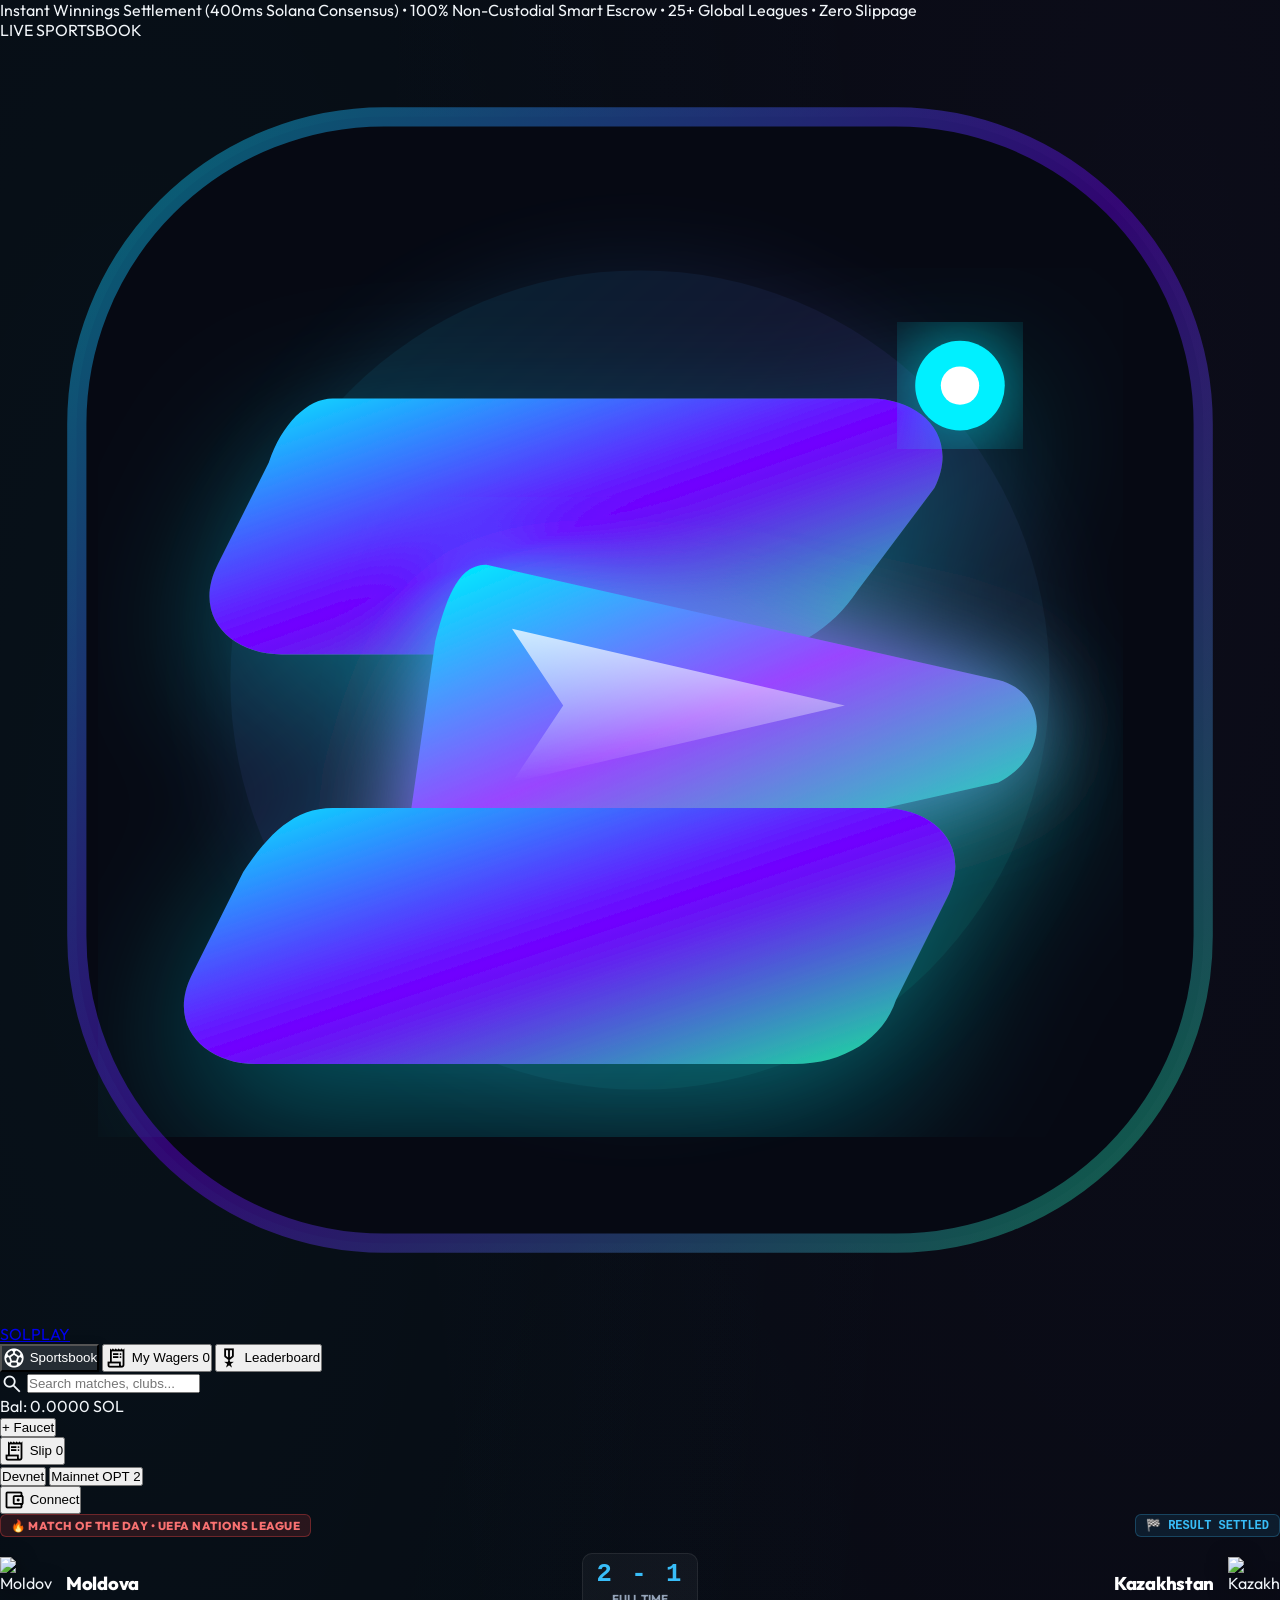
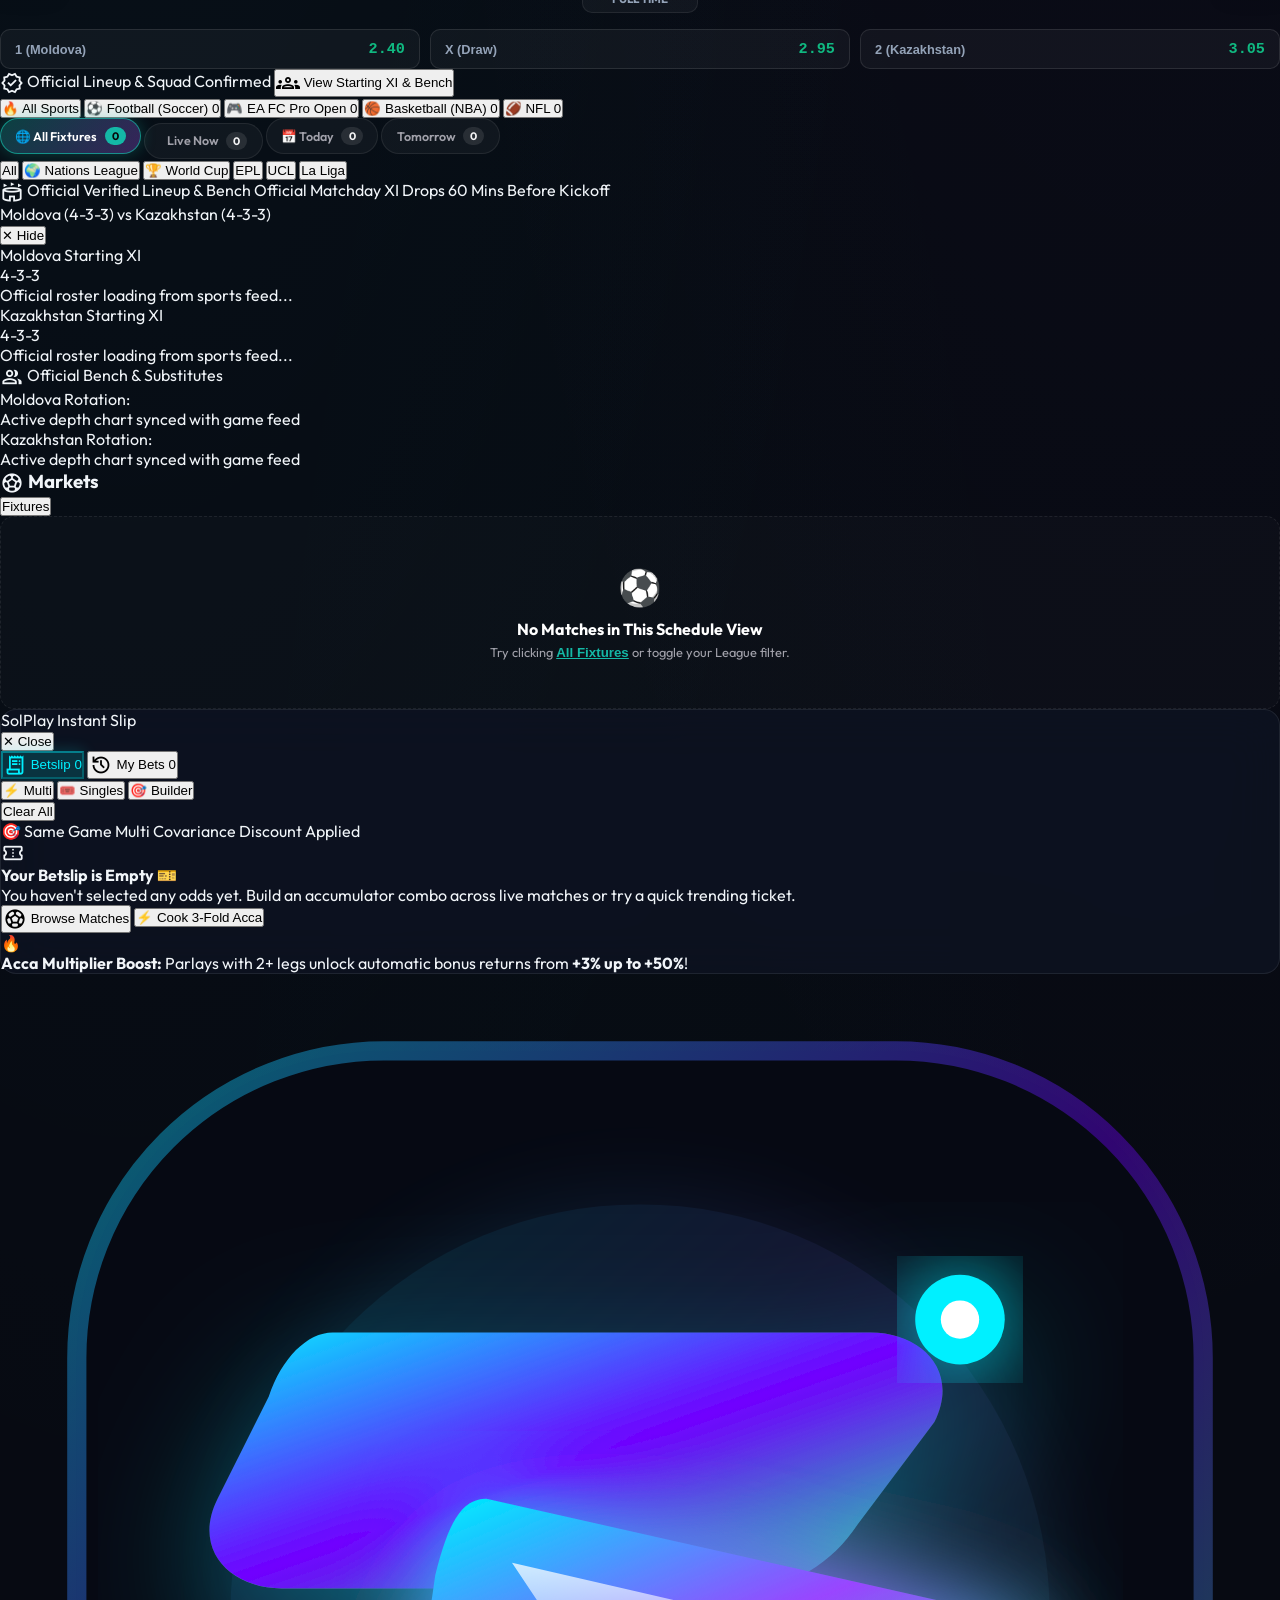
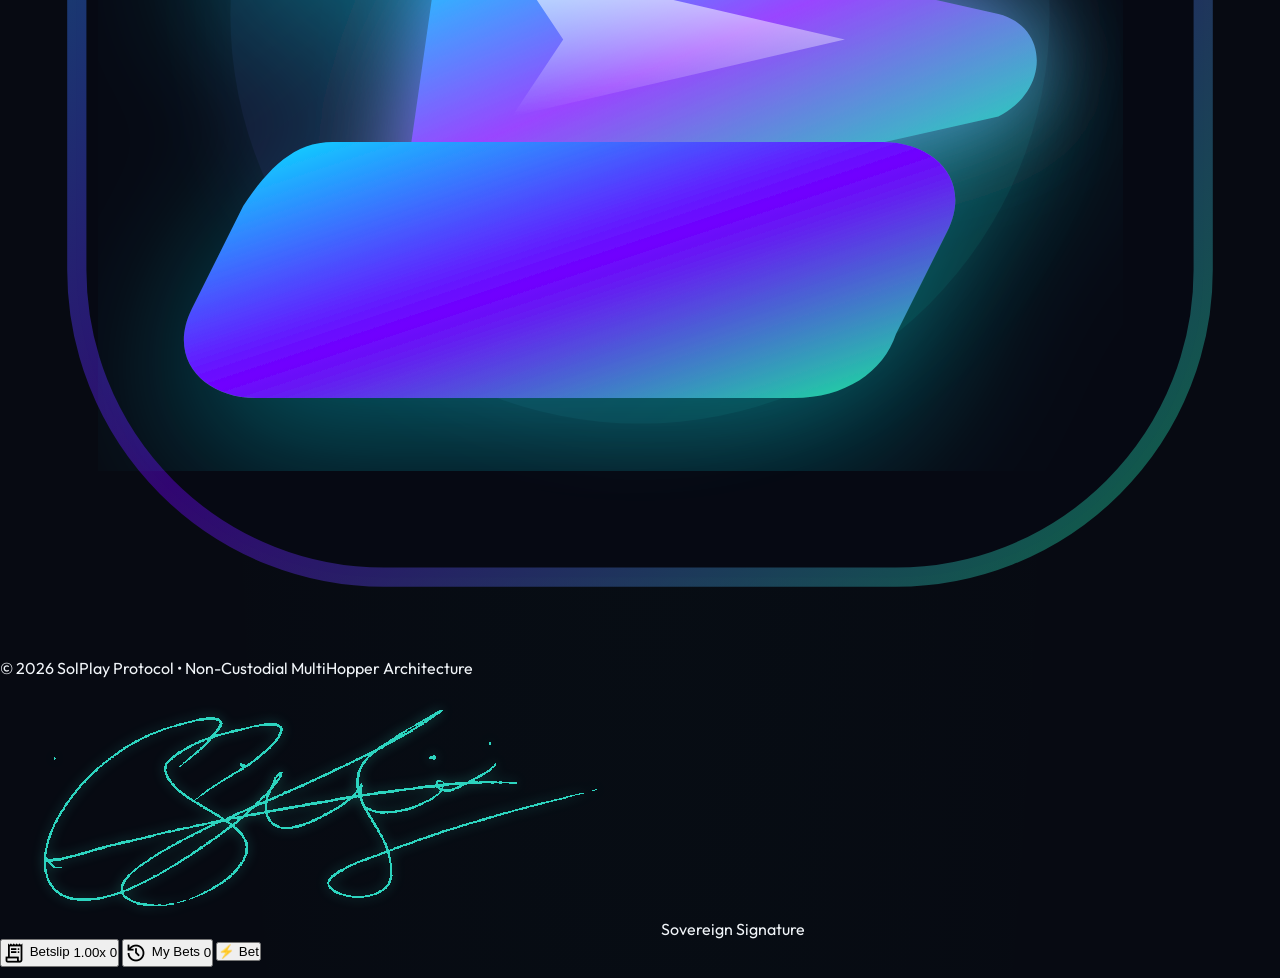
==== commit 5b353c68: "feat(sports): add international football fixtures (UEFA Nations League, World Cup Qualifiers, Friend" ====
--- a/index.html
+++ b/index.html
@@ -291,7 +291,7 @@
                         </button>
                         <button onclick="filterMatchesBySport('esports')" class="sport-pill px-3.5 py-2 rounded-xl text-xs font-bold text-slate-400 hover:text-white hover:bg-white/5 border border-white/5 transition-all flex items-center gap-2 cursor-pointer" id="sport-pill-esports">
                             <span>🎮 EA FC Pro Open</span>
-                            <span class="text-[10px] px-1.5 py-0.2 rounded-full bg-emerald-500/20 text-emerald-300 font-mono font-bold" id="sport-count-esports">8</span>
+                            <span class="text-[10px] px-1.5 py-0.2 rounded-full bg-emerald-500/20 text-emerald-300 font-mono font-bold" id="sport-count-esports">12</span>
                         </button>
                         <button onclick="filterMatchesBySport('basketball')" class="sport-pill px-3.5 py-2 rounded-xl text-xs font-bold text-slate-400 hover:text-white hover:bg-white/5 border border-white/5 transition-all flex items-center gap-2 cursor-pointer" id="sport-pill-basketball">
                             <span>🏀 Basketball (NBA)</span>
@@ -327,12 +327,13 @@
                         </div>
 
                         <!-- Secondary League Shortcuts -->
-                        <div class="hidden sm:flex items-center gap-1.5 ml-auto text-xs font-bold text-slate-400" id="league-filter-bar">
-                            <button onclick="filterMatchesByLeague('all')" class="px-2.5 py-1 rounded-lg bg-white/5 hover:bg-white/10 text-white">All Leagues</button>
-                            <button onclick="filterMatchesByLeague('ucl')" class="px-2.5 py-1 rounded-lg hover:bg-white/5">Champions League</button>
-                            <button onclick="filterMatchesByLeague('epl')" class="px-2.5 py-1 rounded-lg hover:bg-white/5">Premier League</button>
-                            <button onclick="filterMatchesByLeague('laliga')" class="px-2.5 py-1 rounded-lg hover:bg-white/5">La Liga</button>
-                            <button onclick="filterMatchesByLeague('bundesliga')" class="px-2.5 py-1 rounded-lg hover:bg-white/5">Bundesliga</button>
+                        <div class="hidden sm:flex items-center gap-1.5 ml-auto text-xs font-bold text-slate-400 overflow-x-auto no-scrollbar" id="league-filter-bar">
+                            <button onclick="filterMatchesByLeague('all')" class="px-2.5 py-1 rounded-lg bg-white/5 hover:bg-white/10 text-white whitespace-nowrap">All</button>
+                            <button onclick="filterMatchesByLeague('Nations League')" class="px-2.5 py-1 rounded-lg hover:bg-white/5 text-amber-400 whitespace-nowrap">🌍 Nations League</button>
+                            <button onclick="filterMatchesByLeague('World Cup')" class="px-2.5 py-1 rounded-lg hover:bg-white/5 text-cyan-400 whitespace-nowrap">🏆 World Cup</button>
+                            <button onclick="filterMatchesByLeague('Premier League')" class="px-2.5 py-1 rounded-lg hover:bg-white/5 whitespace-nowrap">EPL</button>
+                            <button onclick="filterMatchesByLeague('Champions League')" class="px-2.5 py-1 rounded-lg hover:bg-white/5 whitespace-nowrap">UCL</button>
+                            <button onclick="filterMatchesByLeague('La Liga')" class="px-2.5 py-1 rounded-lg hover:bg-white/5 whitespace-nowrap">La Liga</button>
                         </div>
                     </div>
                     <!-- Featured Horizontal Matches Scroll -->
